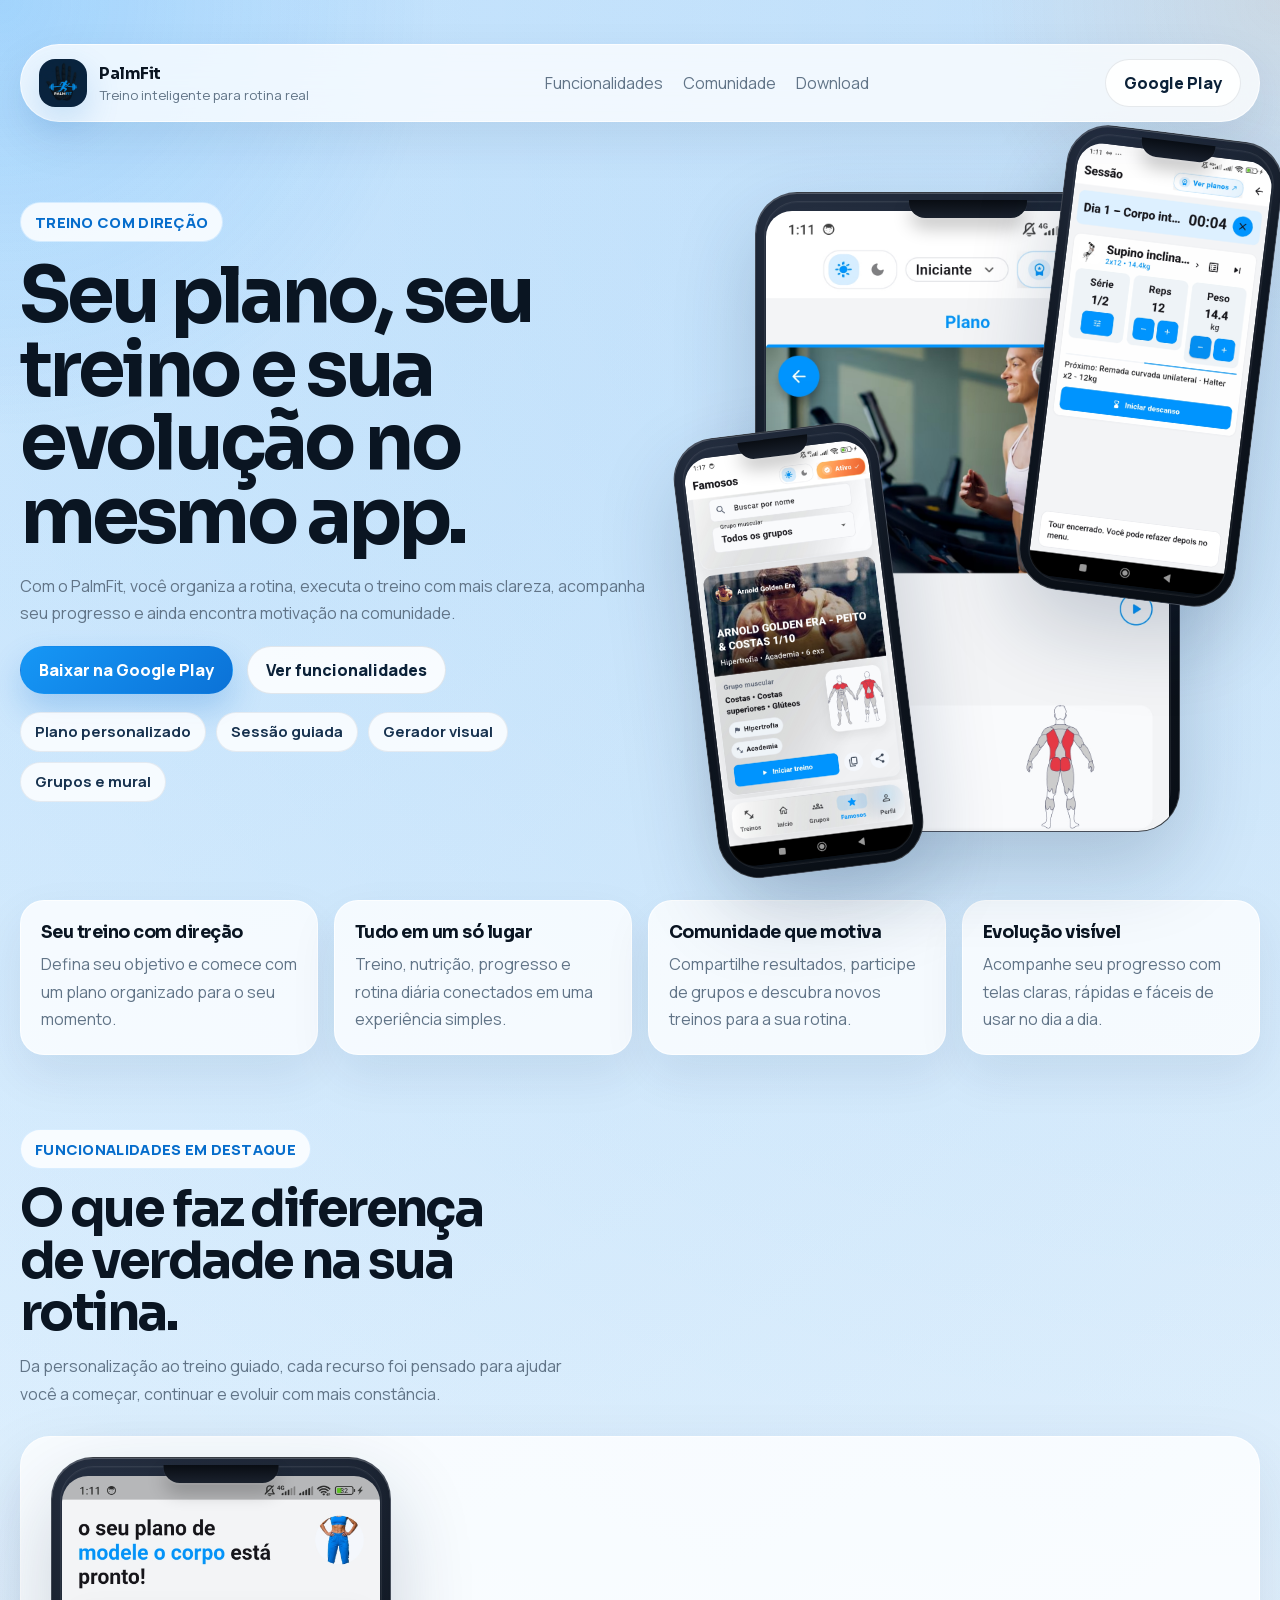
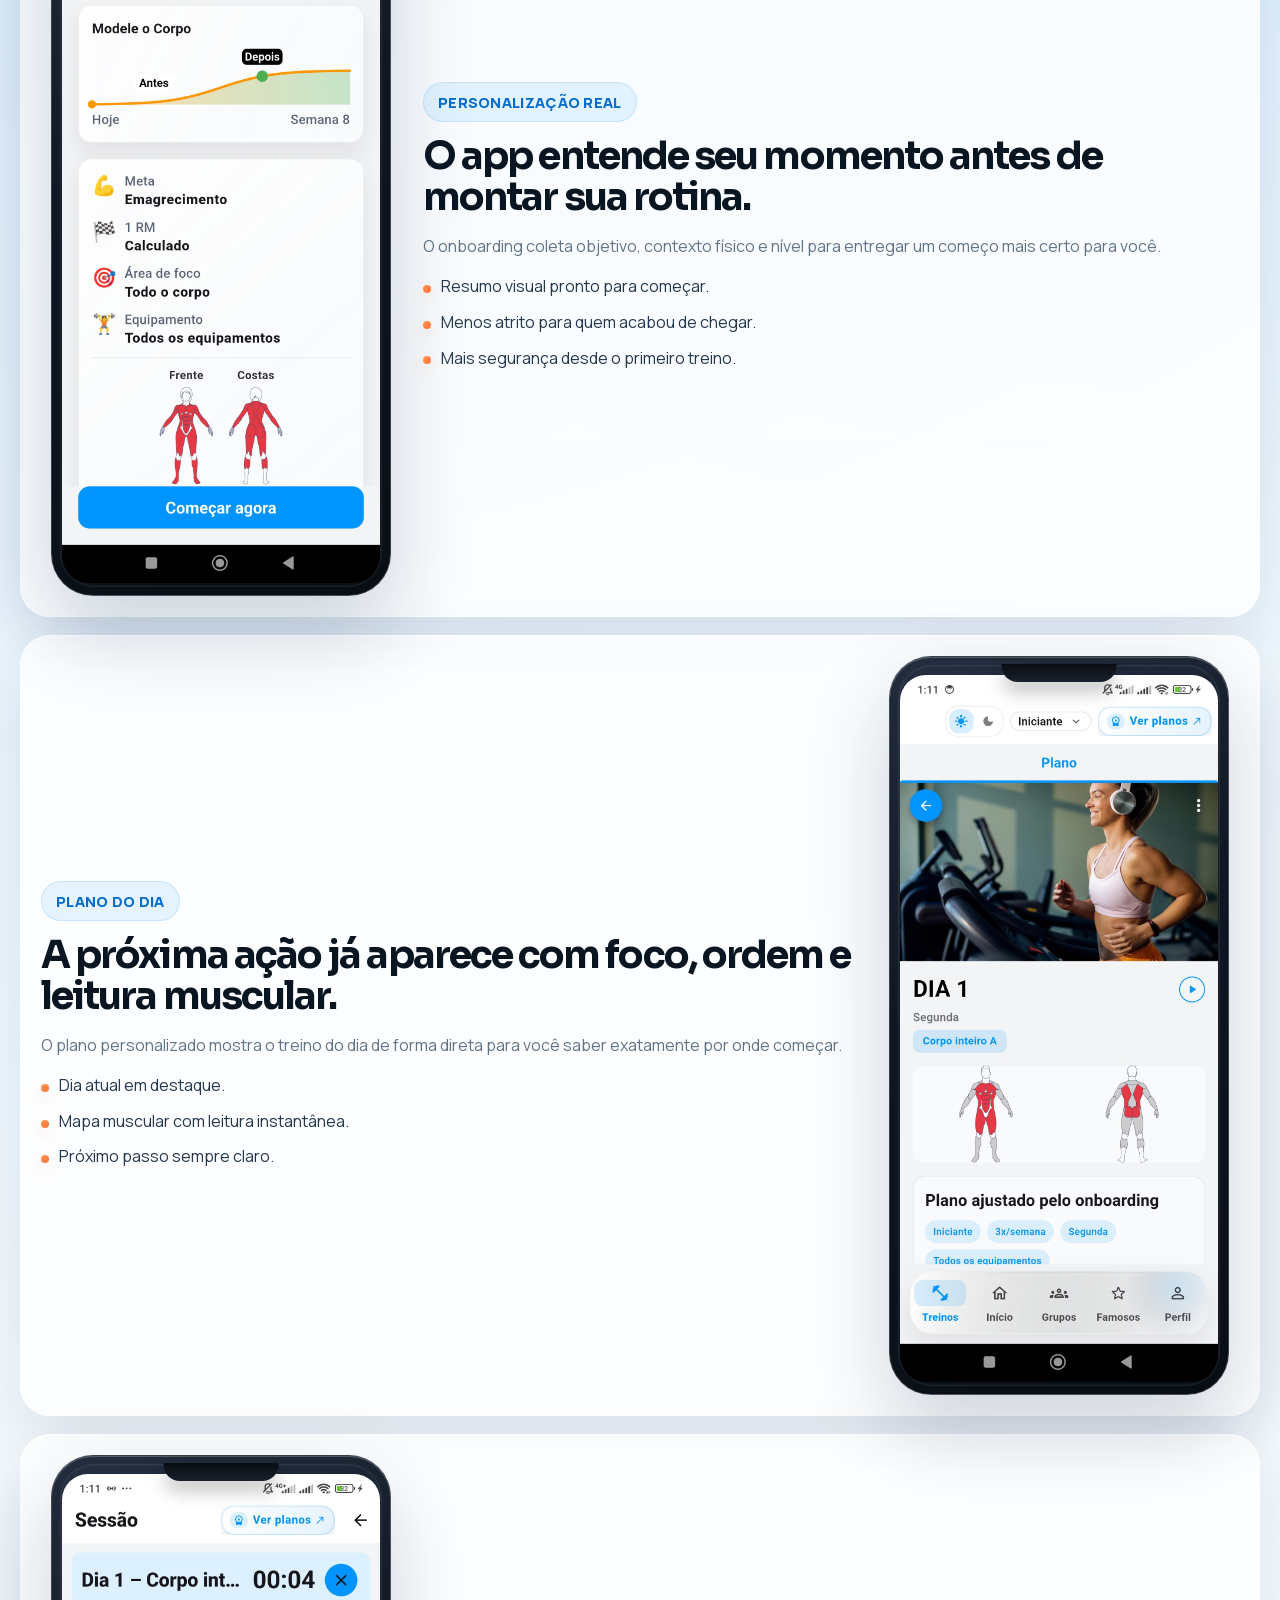
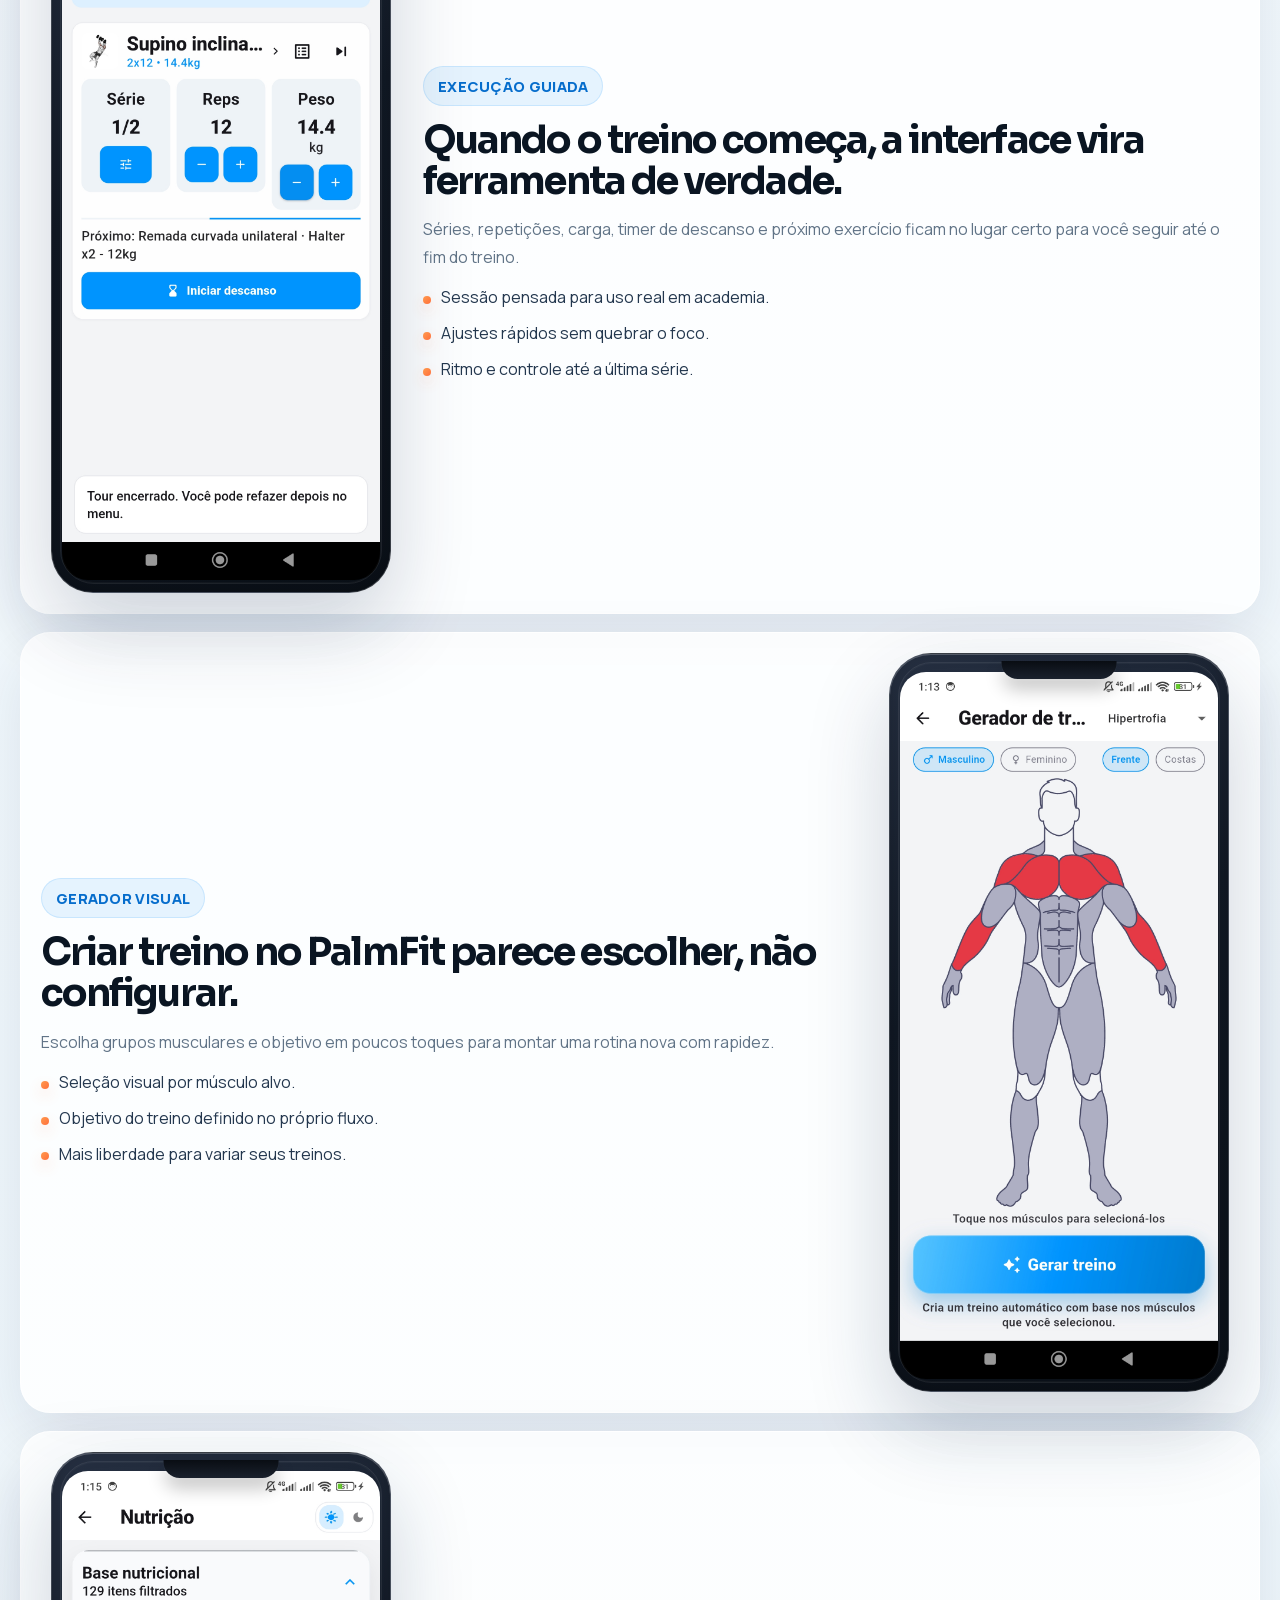
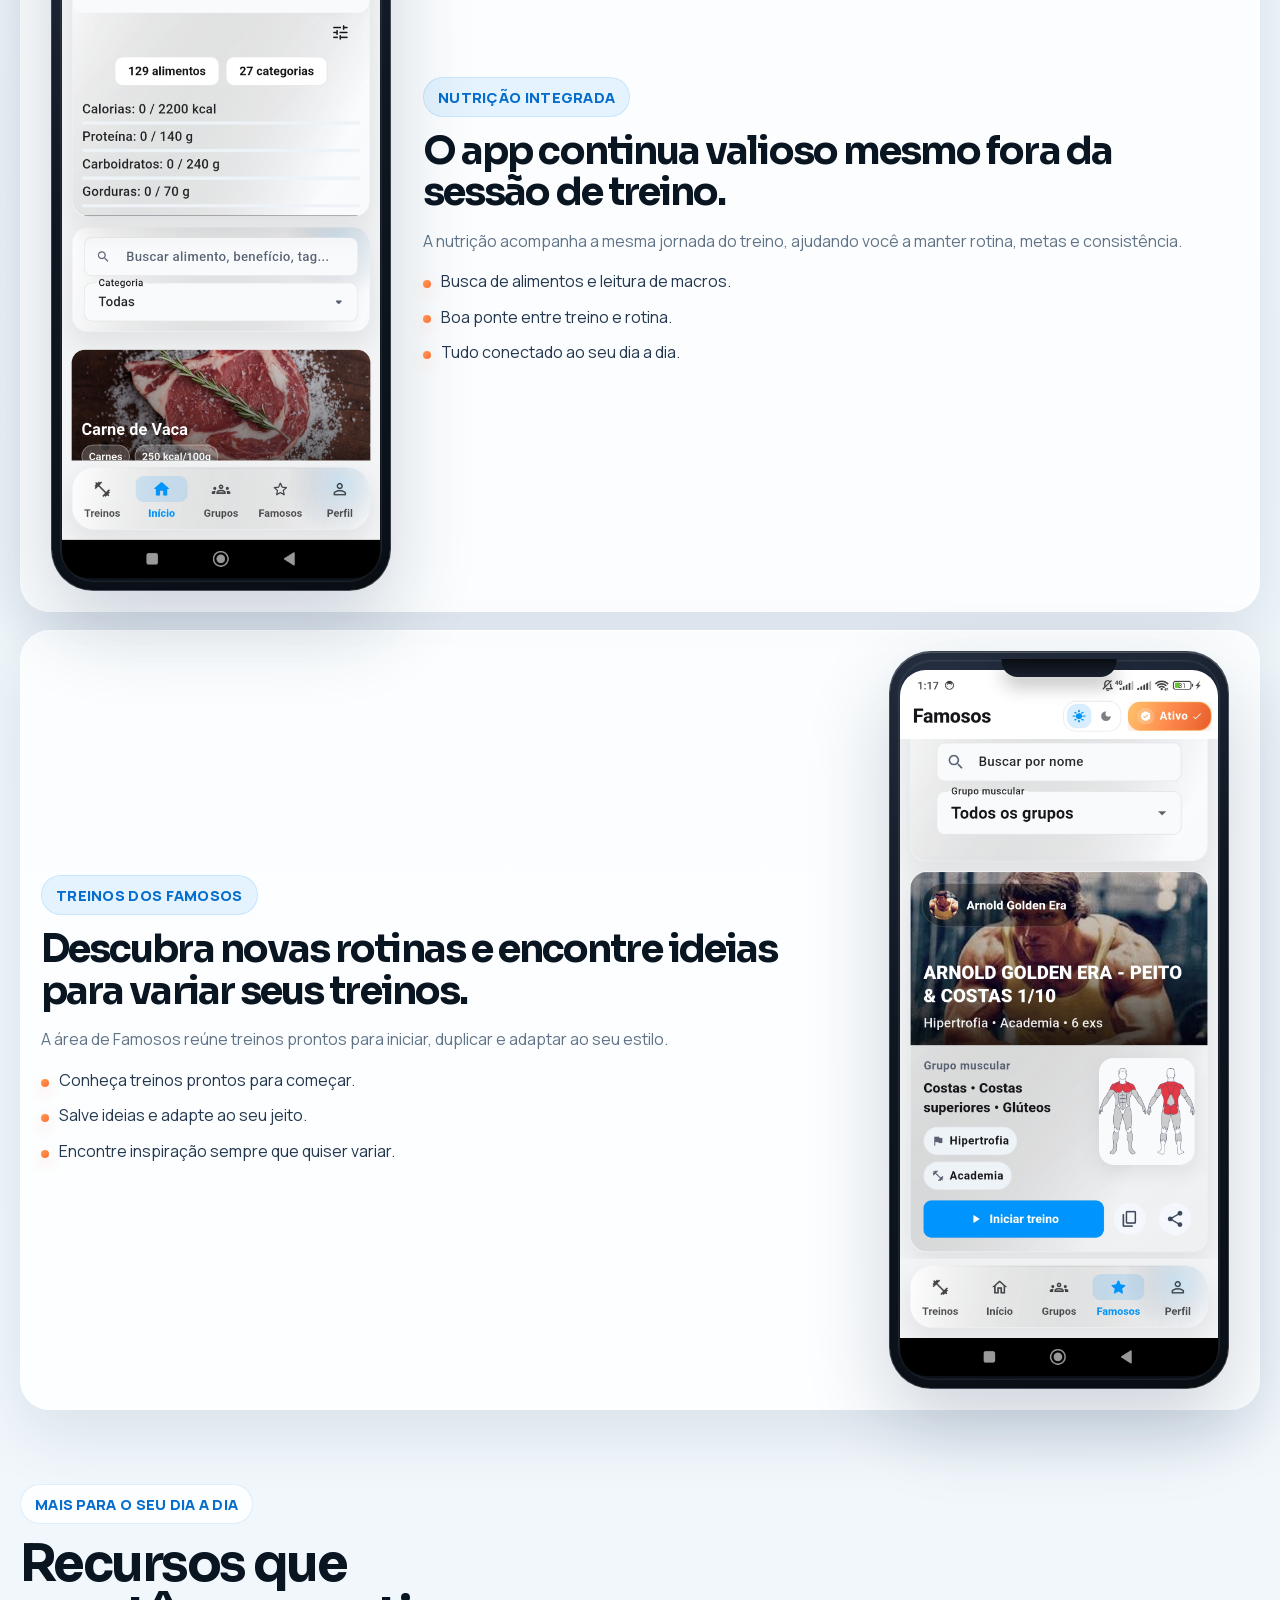
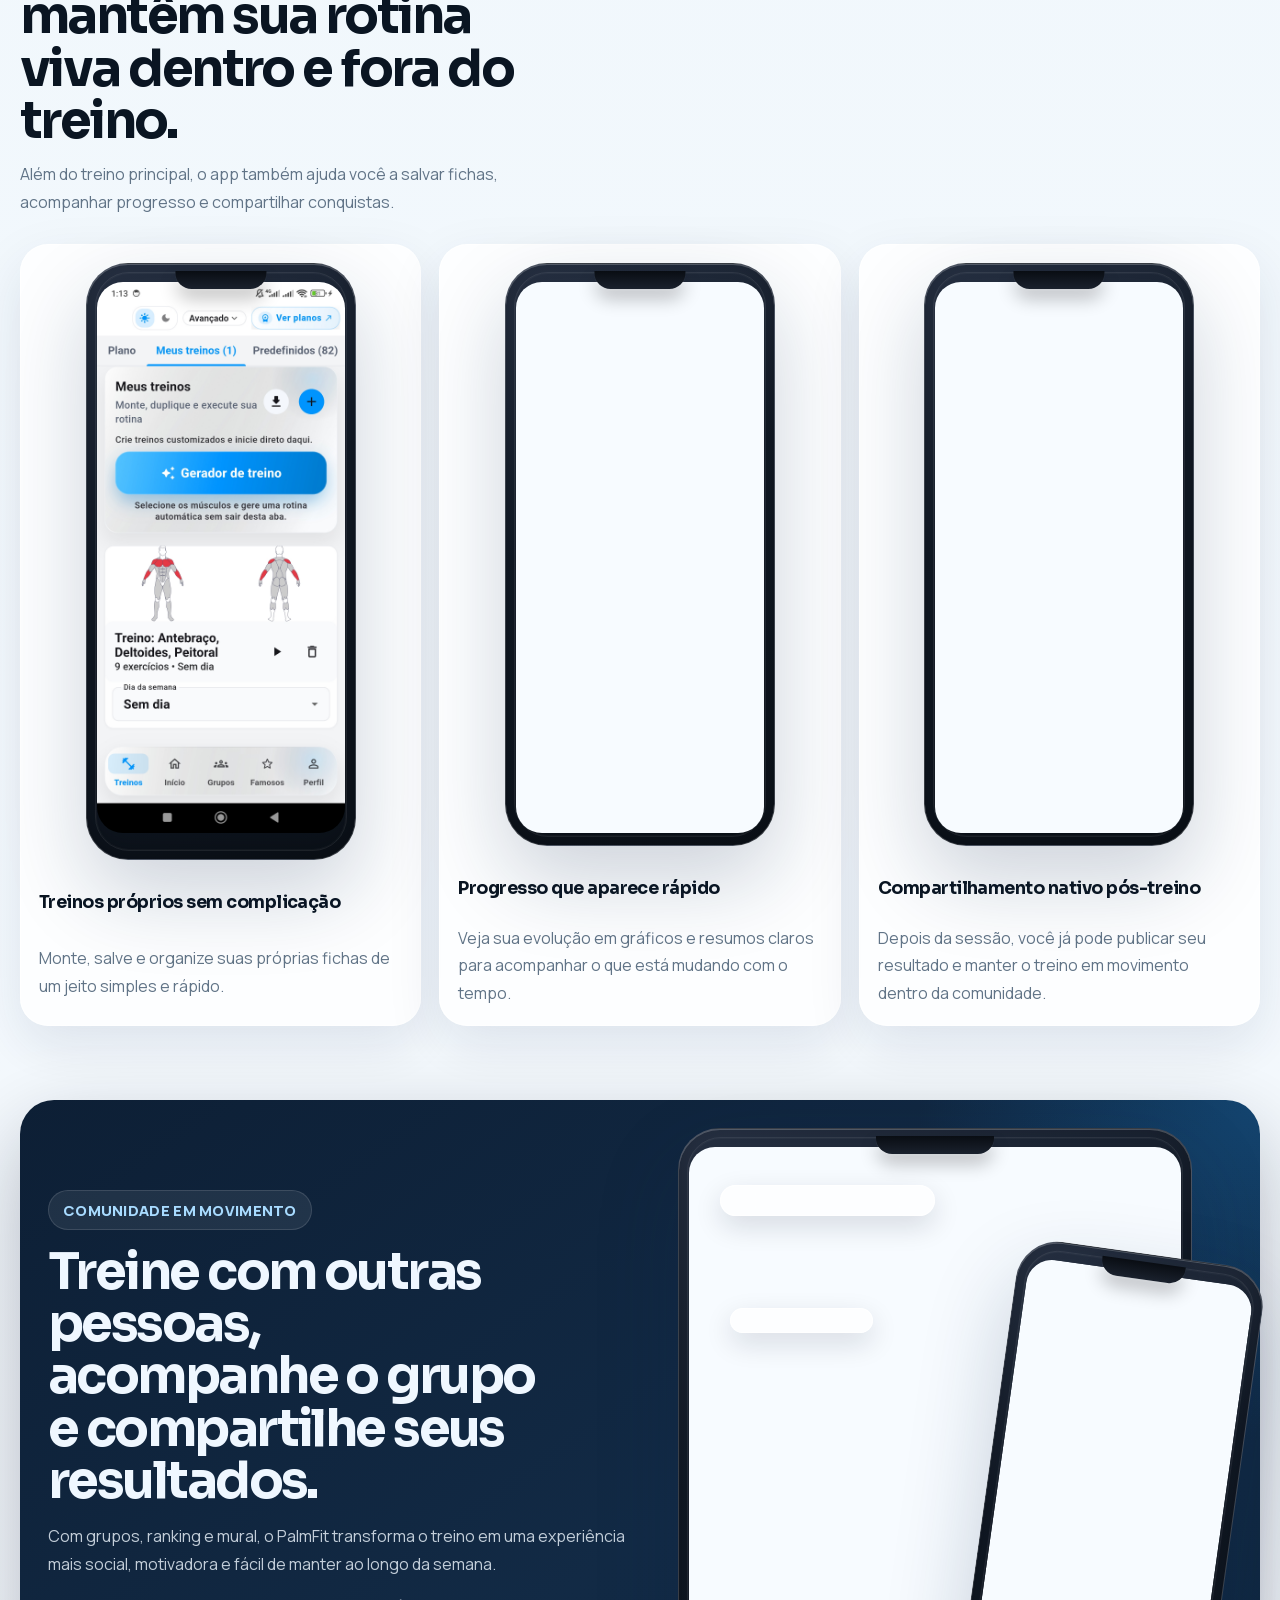
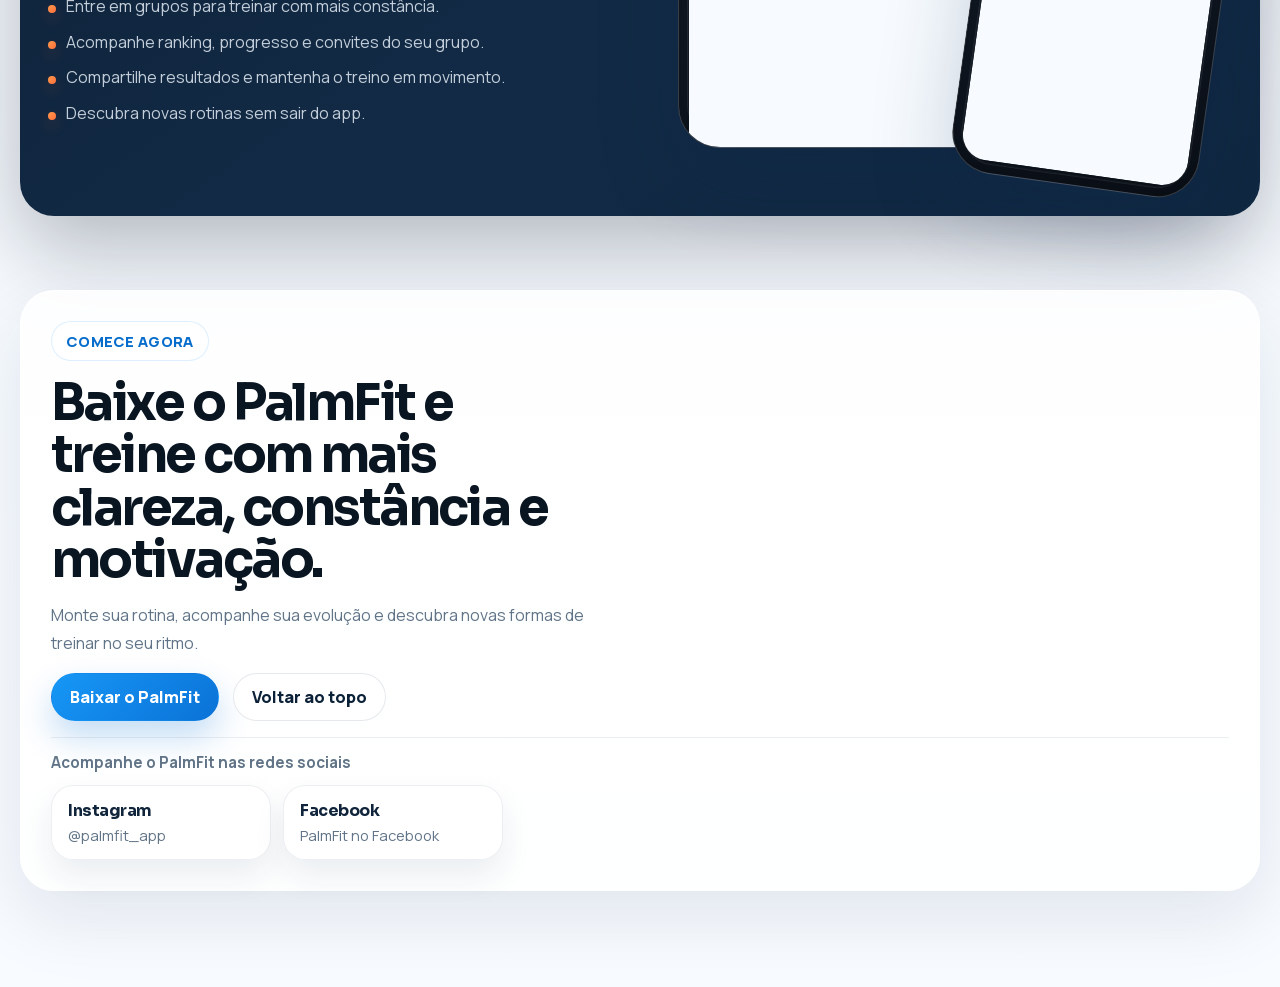
==== index.html @ d35aa2f4 "new index" ====
<!DOCTYPE html><html lang="pt-BR"><head><meta charSet="utf-8"/><meta name="viewport" content="width=device-width, initial-scale=1"/><link rel="preload" as="image" href="./media/showcase/day-plan.jpg" fetchPriority="high"/><link rel="preload" as="image" href="./media/showcase/session.jpg" fetchPriority="high"/><link rel="preload" as="image" href="./media/showcase/famous-workout.jpg" fetchPriority="high"/><title>PalmFit | Plano, treino guiado e comunidade fitness</title><meta name="description" content="PalmFit reúne plano personalizado, sessão guiada, gerador de treino, creators e grupos em uma experiência só."/><meta property="og:title" content="PalmFit"/><meta property="og:description" content="Plano personalizado, treino guiado, creators e grupos no mesmo app fitness."/><meta property="og:url" content="https://www.devcraftltda.space/"/><meta property="og:site_name" content="PalmFit"/><meta property="og:locale" content="pt_BR"/><meta property="og:type" content="website"/><meta name="twitter:card" content="summary"/><meta name="twitter:title" content="PalmFit"/><meta name="twitter:description" content="Plano personalizado, treino guiado, creators e grupos no mesmo app fitness."/><style>@font-face{font-family:__Sora_af938a;font-style:normal;font-weight:600;font-display:swap;src:url(./fonts/c5f10e9e72d35c52-s.woff2) format("woff2");unicode-range:u+0100-02ba,u+02bd-02c5,u+02c7-02cc,u+02ce-02d7,u+02dd-02ff,u+0304,u+0308,u+0329,u+1d00-1dbf,u+1e00-1e9f,u+1ef2-1eff,u+2020,u+20a0-20ab,u+20ad-20c0,u+2113,u+2c60-2c7f,u+a720-a7ff}@font-face{font-family:__Sora_af938a;font-style:normal;font-weight:600;font-display:swap;src:url(./fonts/3dc379dc9b5dec12-s.p.woff2) format("woff2");unicode-range:u+00??,u+0131,u+0152-0153,u+02bb-02bc,u+02c6,u+02da,u+02dc,u+0304,u+0308,u+0329,u+2000-206f,u+20ac,u+2122,u+2191,u+2193,u+2212,u+2215,u+feff,u+fffd}@font-face{font-family:__Sora_af938a;font-style:normal;font-weight:700;font-display:swap;src:url(./fonts/c5f10e9e72d35c52-s.woff2) format("woff2");unicode-range:u+0100-02ba,u+02bd-02c5,u+02c7-02cc,u+02ce-02d7,u+02dd-02ff,u+0304,u+0308,u+0329,u+1d00-1dbf,u+1e00-1e9f,u+1ef2-1eff,u+2020,u+20a0-20ab,u+20ad-20c0,u+2113,u+2c60-2c7f,u+a720-a7ff}@font-face{font-family:__Sora_af938a;font-style:normal;font-weight:700;font-display:swap;src:url(./fonts/3dc379dc9b5dec12-s.p.woff2) format("woff2");unicode-range:u+00??,u+0131,u+0152-0153,u+02bb-02bc,u+02c6,u+02da,u+02dc,u+0304,u+0308,u+0329,u+2000-206f,u+20ac,u+2122,u+2191,u+2193,u+2212,u+2215,u+feff,u+fffd}@font-face{font-family:__Sora_af938a;font-style:normal;font-weight:800;font-display:swap;src:url(./fonts/c5f10e9e72d35c52-s.woff2) format("woff2");unicode-range:u+0100-02ba,u+02bd-02c5,u+02c7-02cc,u+02ce-02d7,u+02dd-02ff,u+0304,u+0308,u+0329,u+1d00-1dbf,u+1e00-1e9f,u+1ef2-1eff,u+2020,u+20a0-20ab,u+20ad-20c0,u+2113,u+2c60-2c7f,u+a720-a7ff}@font-face{font-family:__Sora_af938a;font-style:normal;font-weight:800;font-display:swap;src:url(./fonts/3dc379dc9b5dec12-s.p.woff2) format("woff2");unicode-range:u+00??,u+0131,u+0152-0153,u+02bb-02bc,u+02c6,u+02da,u+02dc,u+0304,u+0308,u+0329,u+2000-206f,u+20ac,u+2122,u+2191,u+2193,u+2212,u+2215,u+feff,u+fffd}@font-face{font-family:__Sora_Fallback_af938a;src:local("Arial");ascent-override:85.29%;descent-override:25.50%;line-gap-override:0.00%;size-adjust:113.73%}.__className_af938a{font-family:__Sora_af938a,__Sora_Fallback_af938a;font-style:normal}.__variable_af938a{--font-display:"__Sora_af938a","__Sora_Fallback_af938a"}@font-face{font-family:__Manrope_6b03d3;font-style:normal;font-weight:400;font-display:swap;src:url(./fonts/438aa629764e75f3-s.woff2) format("woff2");unicode-range:u+0460-052f,u+1c80-1c8a,u+20b4,u+2de0-2dff,u+a640-a69f,u+fe2e-fe2f}@font-face{font-family:__Manrope_6b03d3;font-style:normal;font-weight:400;font-display:swap;src:url(./fonts/875ae681bfde4580-s.woff2) format("woff2");unicode-range:u+0301,u+0400-045f,u+0490-0491,u+04b0-04b1,u+2116}@font-face{font-family:__Manrope_6b03d3;font-style:normal;font-weight:400;font-display:swap;src:url(./fonts/51251f8b9793cdb3-s.woff2) format("woff2");unicode-range:u+0370-0377,u+037a-037f,u+0384-038a,u+038c,u+038e-03a1,u+03a3-03ff}@font-face{font-family:__Manrope_6b03d3;font-style:normal;font-weight:400;font-display:swap;src:url(./fonts/e857b654a2caa584-s.woff2) format("woff2");unicode-range:u+0102-0103,u+0110-0111,u+0128-0129,u+0168-0169,u+01a0-01a1,u+01af-01b0,u+0300-0301,u+0303-0304,u+0308-0309,u+0323,u+0329,u+1ea0-1ef9,u+20ab}@font-face{font-family:__Manrope_6b03d3;font-style:normal;font-weight:400;font-display:swap;src:url(./fonts/cc978ac5ee68c2b6-s.woff2) format("woff2");unicode-range:u+0100-02ba,u+02bd-02c5,u+02c7-02cc,u+02ce-02d7,u+02dd-02ff,u+0304,u+0308,u+0329,u+1d00-1dbf,u+1e00-1e9f,u+1ef2-1eff,u+2020,u+20a0-20ab,u+20ad-20c0,u+2113,u+2c60-2c7f,u+a720-a7ff}@font-face{font-family:__Manrope_6b03d3;font-style:normal;font-weight:400;font-display:swap;src:url(./fonts/4c9affa5bc8f420e-s.p.woff2) format("woff2");unicode-range:u+00??,u+0131,u+0152-0153,u+02bb-02bc,u+02c6,u+02da,u+02dc,u+0304,u+0308,u+0329,u+2000-206f,u+20ac,u+2122,u+2191,u+2193,u+2212,u+2215,u+feff,u+fffd}@font-face{font-family:__Manrope_6b03d3;font-style:normal;font-weight:500;font-display:swap;src:url(./fonts/438aa629764e75f3-s.woff2) format("woff2");unicode-range:u+0460-052f,u+1c80-1c8a,u+20b4,u+2de0-2dff,u+a640-a69f,u+fe2e-fe2f}@font-face{font-family:__Manrope_6b03d3;font-style:normal;font-weight:500;font-display:swap;src:url(./fonts/875ae681bfde4580-s.woff2) format("woff2");unicode-range:u+0301,u+0400-045f,u+0490-0491,u+04b0-04b1,u+2116}@font-face{font-family:__Manrope_6b03d3;font-style:normal;font-weight:500;font-display:swap;src:url(./fonts/51251f8b9793cdb3-s.woff2) format("woff2");unicode-range:u+0370-0377,u+037a-037f,u+0384-038a,u+038c,u+038e-03a1,u+03a3-03ff}@font-face{font-family:__Manrope_6b03d3;font-style:normal;font-weight:500;font-display:swap;src:url(./fonts/e857b654a2caa584-s.woff2) format("woff2");unicode-range:u+0102-0103,u+0110-0111,u+0128-0129,u+0168-0169,u+01a0-01a1,u+01af-01b0,u+0300-0301,u+0303-0304,u+0308-0309,u+0323,u+0329,u+1ea0-1ef9,u+20ab}@font-face{font-family:__Manrope_6b03d3;font-style:normal;font-weight:500;font-display:swap;src:url(./fonts/cc978ac5ee68c2b6-s.woff2) format("woff2");unicode-range:u+0100-02ba,u+02bd-02c5,u+02c7-02cc,u+02ce-02d7,u+02dd-02ff,u+0304,u+0308,u+0329,u+1d00-1dbf,u+1e00-1e9f,u+1ef2-1eff,u+2020,u+20a0-20ab,u+20ad-20c0,u+2113,u+2c60-2c7f,u+a720-a7ff}@font-face{font-family:__Manrope_6b03d3;font-style:normal;font-weight:500;font-display:swap;src:url(./fonts/4c9affa5bc8f420e-s.p.woff2) format("woff2");unicode-range:u+00??,u+0131,u+0152-0153,u+02bb-02bc,u+02c6,u+02da,u+02dc,u+0304,u+0308,u+0329,u+2000-206f,u+20ac,u+2122,u+2191,u+2193,u+2212,u+2215,u+feff,u+fffd}@font-face{font-family:__Manrope_6b03d3;font-style:normal;font-weight:600;font-display:swap;src:url(./fonts/438aa629764e75f3-s.woff2) format("woff2");unicode-range:u+0460-052f,u+1c80-1c8a,u+20b4,u+2de0-2dff,u+a640-a69f,u+fe2e-fe2f}@font-face{font-family:__Manrope_6b03d3;font-style:normal;font-weight:600;font-display:swap;src:url(./fonts/875ae681bfde4580-s.woff2) format("woff2");unicode-range:u+0301,u+0400-045f,u+0490-0491,u+04b0-04b1,u+2116}@font-face{font-family:__Manrope_6b03d3;font-style:normal;font-weight:600;font-display:swap;src:url(./fonts/51251f8b9793cdb3-s.woff2) format("woff2");unicode-range:u+0370-0377,u+037a-037f,u+0384-038a,u+038c,u+038e-03a1,u+03a3-03ff}@font-face{font-family:__Manrope_6b03d3;font-style:normal;font-weight:600;font-display:swap;src:url(./fonts/e857b654a2caa584-s.woff2) format("woff2");unicode-range:u+0102-0103,u+0110-0111,u+0128-0129,u+0168-0169,u+01a0-01a1,u+01af-01b0,u+0300-0301,u+0303-0304,u+0308-0309,u+0323,u+0329,u+1ea0-1ef9,u+20ab}@font-face{font-family:__Manrope_6b03d3;font-style:normal;font-weight:600;font-display:swap;src:url(./fonts/cc978ac5ee68c2b6-s.woff2) format("woff2");unicode-range:u+0100-02ba,u+02bd-02c5,u+02c7-02cc,u+02ce-02d7,u+02dd-02ff,u+0304,u+0308,u+0329,u+1d00-1dbf,u+1e00-1e9f,u+1ef2-1eff,u+2020,u+20a0-20ab,u+20ad-20c0,u+2113,u+2c60-2c7f,u+a720-a7ff}@font-face{font-family:__Manrope_6b03d3;font-style:normal;font-weight:600;font-display:swap;src:url(./fonts/4c9affa5bc8f420e-s.p.woff2) format("woff2");unicode-range:u+00??,u+0131,u+0152-0153,u+02bb-02bc,u+02c6,u+02da,u+02dc,u+0304,u+0308,u+0329,u+2000-206f,u+20ac,u+2122,u+2191,u+2193,u+2212,u+2215,u+feff,u+fffd}@font-face{font-family:__Manrope_6b03d3;font-style:normal;font-weight:700;font-display:swap;src:url(./fonts/438aa629764e75f3-s.woff2) format("woff2");unicode-range:u+0460-052f,u+1c80-1c8a,u+20b4,u+2de0-2dff,u+a640-a69f,u+fe2e-fe2f}@font-face{font-family:__Manrope_6b03d3;font-style:normal;font-weight:700;font-display:swap;src:url(./fonts/875ae681bfde4580-s.woff2) format("woff2");unicode-range:u+0301,u+0400-045f,u+0490-0491,u+04b0-04b1,u+2116}@font-face{font-family:__Manrope_6b03d3;font-style:normal;font-weight:700;font-display:swap;src:url(./fonts/51251f8b9793cdb3-s.woff2) format("woff2");unicode-range:u+0370-0377,u+037a-037f,u+0384-038a,u+038c,u+038e-03a1,u+03a3-03ff}@font-face{font-family:__Manrope_6b03d3;font-style:normal;font-weight:700;font-display:swap;src:url(./fonts/e857b654a2caa584-s.woff2) format("woff2");unicode-range:u+0102-0103,u+0110-0111,u+0128-0129,u+0168-0169,u+01a0-01a1,u+01af-01b0,u+0300-0301,u+0303-0304,u+0308-0309,u+0323,u+0329,u+1ea0-1ef9,u+20ab}@font-face{font-family:__Manrope_6b03d3;font-style:normal;font-weight:700;font-display:swap;src:url(./fonts/cc978ac5ee68c2b6-s.woff2) format("woff2");unicode-range:u+0100-02ba,u+02bd-02c5,u+02c7-02cc,u+02ce-02d7,u+02dd-02ff,u+0304,u+0308,u+0329,u+1d00-1dbf,u+1e00-1e9f,u+1ef2-1eff,u+2020,u+20a0-20ab,u+20ad-20c0,u+2113,u+2c60-2c7f,u+a720-a7ff}@font-face{font-family:__Manrope_6b03d3;font-style:normal;font-weight:700;font-display:swap;src:url(./fonts/4c9affa5bc8f420e-s.p.woff2) format("woff2");unicode-range:u+00??,u+0131,u+0152-0153,u+02bb-02bc,u+02c6,u+02da,u+02dc,u+0304,u+0308,u+0329,u+2000-206f,u+20ac,u+2122,u+2191,u+2193,u+2212,u+2215,u+feff,u+fffd}@font-face{font-family:__Manrope_6b03d3;font-style:normal;font-weight:800;font-display:swap;src:url(./fonts/438aa629764e75f3-s.woff2) format("woff2");unicode-range:u+0460-052f,u+1c80-1c8a,u+20b4,u+2de0-2dff,u+a640-a69f,u+fe2e-fe2f}@font-face{font-family:__Manrope_6b03d3;font-style:normal;font-weight:800;font-display:swap;src:url(./fonts/875ae681bfde4580-s.woff2) format("woff2");unicode-range:u+0301,u+0400-045f,u+0490-0491,u+04b0-04b1,u+2116}@font-face{font-family:__Manrope_6b03d3;font-style:normal;font-weight:800;font-display:swap;src:url(./fonts/51251f8b9793cdb3-s.woff2) format("woff2");unicode-range:u+0370-0377,u+037a-037f,u+0384-038a,u+038c,u+038e-03a1,u+03a3-03ff}@font-face{font-family:__Manrope_6b03d3;font-style:normal;font-weight:800;font-display:swap;src:url(./fonts/e857b654a2caa584-s.woff2) format("woff2");unicode-range:u+0102-0103,u+0110-0111,u+0128-0129,u+0168-0169,u+01a0-01a1,u+01af-01b0,u+0300-0301,u+0303-0304,u+0308-0309,u+0323,u+0329,u+1ea0-1ef9,u+20ab}@font-face{font-family:__Manrope_6b03d3;font-style:normal;font-weight:800;font-display:swap;src:url(./fonts/cc978ac5ee68c2b6-s.woff2) format("woff2");unicode-range:u+0100-02ba,u+02bd-02c5,u+02c7-02cc,u+02ce-02d7,u+02dd-02ff,u+0304,u+0308,u+0329,u+1d00-1dbf,u+1e00-1e9f,u+1ef2-1eff,u+2020,u+20a0-20ab,u+20ad-20c0,u+2113,u+2c60-2c7f,u+a720-a7ff}@font-face{font-family:__Manrope_6b03d3;font-style:normal;font-weight:800;font-display:swap;src:url(./fonts/4c9affa5bc8f420e-s.p.woff2) format("woff2");unicode-range:u+00??,u+0131,u+0152-0153,u+02bb-02bc,u+02c6,u+02da,u+02dc,u+0304,u+0308,u+0329,u+2000-206f,u+20ac,u+2122,u+2191,u+2193,u+2212,u+2215,u+feff,u+fffd}@font-face{font-family:__Manrope_Fallback_6b03d3;src:local("Arial");ascent-override:103.31%;descent-override:29.07%;line-gap-override:0.00%;size-adjust:103.19%}.__className_6b03d3{font-family:__Manrope_6b03d3,__Manrope_Fallback_6b03d3;font-style:normal}.__variable_6b03d3{--font-body:"__Manrope_6b03d3","__Manrope_Fallback_6b03d3"}:root{color-scheme:light;--bg:#eef6fb;--bg-strong:#d9ecfb;--surface:hsla(0,0%,100%,.72);--surface-strong:hsla(0,0%,100%,.9);--surface-dark:rgba(6,18,30,.88);--line:rgba(19,47,77,.12);--line-strong:rgba(19,47,77,.2);--text:#0a1522;--muted:#617487;--brand:#1596ff;--brand-deep:#066dcc;--brand-soft:rgba(21,150,255,.13);--navy:#0c2239;--shadow-lg:0 28px 80px rgba(10,48,96,.14);--shadow-md:0 20px 54px rgba(10,48,96,.12);--radius-xl:38px;--radius-lg:30px;--radius-md:22px;--radius-sm:16px;--content-width:1280px}*{box-sizing:border-box}html{scroll-behavior:smooth}body{margin:0;min-height:100vh;font-family:var(--font-body),"Segoe UI",sans-serif;color:var(--text);background:radial-gradient(circle at top left,rgba(21,150,255,.2),transparent 33%),radial-gradient(circle at top right,rgba(0,109,204,.12),transparent 24%),linear-gradient(180deg,#f9fcff 0,var(--bg) 58%,#f8fbff 100%)}a{color:inherit;text-decoration:none}img{display:block}.site-shell{overflow-x:hidden}.hero-section,.section,.site-footer{position:relative;padding-left:min(5vw,56px);padding-right:min(5vw,56px)}.hero-section{padding-top:28px;padding-bottom:56px}.hero-backdrop{position:absolute;inset:0;pointer-events:none;background:radial-gradient(circle at 20% 12%,rgba(21,150,255,.14),transparent 25%),radial-gradient(circle at 82% 18%,rgba(0,109,204,.14),transparent 20%)}.cta-panel,.hero-grid,.highlight-grid,.journey-list,.metrics-grid,.screen-rail,.section-heading,.site-footer,.site-header{max-width:var(--content-width);margin-left:auto;margin-right:auto}.site-header{position:-webkit-sticky;position:sticky;top:20px;z-index:40;display:flex;align-items:center;justify-content:space-between;gap:18px;padding:14px 18px;border:1px solid hsla(0,0%,100%,.64);border-radius:999px;background:hsla(0,0%,100%,.78);-webkit-backdrop-filter:blur(18px);backdrop-filter:blur(18px);box-shadow:0 14px 42px rgba(10,48,96,.08)}.brand{display:inline-flex;align-items:center;gap:12px;min-width:-moz-fit-content;min-width:fit-content}.brand strong{display:block;font-size:1rem}.brand small{display:block;color:var(--muted);font-size:.82rem}.brand-mark{display:grid;place-items:center;width:44px;height:44px;border-radius:14px;overflow:hidden;box-shadow:var(--shadow-md)}.brand-mark__image{width:100%;height:100%;object-fit:cover}.site-nav{display:inline-flex;align-items:center;gap:18px;color:var(--muted)}.site-nav a{position:relative;transition:color .18s ease}.site-nav a:after{content:"";position:absolute;left:0;right:0;bottom:-.4rem;height:2px;border-radius:999px;background:var(--brand);transform:scaleX(0);transform-origin:center;transition:transform .18s ease}.site-nav a:focus-visible,.site-nav a:hover{color:var(--text)}.site-nav a:focus-visible:after,.site-nav a:hover:after{transform:scaleX(1)}.hero-grid{position:relative;z-index:1;display:grid;grid-template-columns:minmax(0,1.04fr) minmax(420px,.96fr);grid-gap:40px;gap:40px;align-items:center;margin-top:38px}.hero-copy{display:grid;grid-gap:18px;gap:18px}.eyebrow{display:inline-flex;width:-moz-fit-content;width:fit-content;align-items:center;gap:10px;padding:8px 14px;border-radius:999px;background:hsla(0,0%,100%,.78);border:1px solid rgba(21,150,255,.12);color:var(--brand-deep);font-size:.9rem;font-weight:700;letter-spacing:.01em}.eyebrow--soft{background:var(--brand-soft);border-color:transparent}.eyebrow--dark{color:#d5edff;background:hsla(0,0%,100%,.08);border-color:hsla(0,0%,100%,.12)}.cta-panel h2,.hero-title,.section-heading h2{margin:0;font-family:var(--font-display),"Segoe UI",sans-serif;font-weight:700;line-height:.92;letter-spacing:-.05em}.hero-title{max-width:11ch;font-size:clamp(3.3rem,6vw,6.6rem)}.cta-panel p,.hero-description,.highlight-card__copy p,.journey-card__copy p,.metric-card__note,.moment-card__body p,.screen-card__copy p,.section-heading p,.site-footer p{margin:0;color:var(--muted);line-height:1.65}.hero-actions{display:flex;flex-wrap:wrap;gap:14px;margin-top:6px}.button{display:inline-flex;align-items:center;justify-content:center;min-height:52px;padding:0 22px;border-radius:999px;border:1px solid transparent;font-weight:700;transition:transform .18s ease,box-shadow .18s ease,border-color .18s ease,background-color .18s ease}.button:focus-visible,.button:hover{transform:translateY(-1px)}.button--primary{color:#fff;background:linear-gradient(135deg,var(--brand),var(--brand-deep));box-shadow:0 18px 42px rgba(6,109,204,.24)}.button--secondary{color:var(--navy);border-color:rgba(10,48,96,.12);background:hsla(0,0%,100%,.72)}.button--ghost{color:var(--navy);border-color:rgba(10,48,96,.1);background:hsla(0,0%,100%,.62)}.button--small{min-height:44px;padding-inline:18px}.button--light{background:#fff;color:var(--navy)}.button--contrast{color:#fff;border-color:hsla(0,0%,100%,.16);background:hsla(0,0%,100%,.04)}.hero-trust{display:flex;flex-wrap:wrap;gap:10px;margin-top:4px}.cta-badge,.hero-note,.micro-card,.moment-chip,.support-shot__label,.trust-pill{-webkit-backdrop-filter:blur(16px);backdrop-filter:blur(16px)}.trust-pill{display:inline-flex;align-items:center;min-height:40px;padding:0 14px;border-radius:999px;border:1px solid rgba(10,48,96,.1);background:hsla(0,0%,100%,.66);color:var(--navy)}.metrics-grid{position:relative;z-index:1;display:grid;grid-template-columns:repeat(4,minmax(0,1fr));grid-gap:16px;gap:16px;margin-top:28px}.metric-card{display:grid;grid-gap:8px;gap:8px;padding:18px;border-radius:var(--radius-md);border:1px solid hsla(0,0%,100%,.52);background:var(--surface);box-shadow:var(--shadow-md)}.metric-card__value{font-size:clamp(1.7rem,4vw,2.5rem);line-height:1;letter-spacing:-.06em}.metric-card__label{font-size:1rem;font-weight:700}.section{padding-top:68px;padding-bottom:68px}.section--moments{background:radial-gradient(circle at 15% 18%,rgba(21,150,255,.08),transparent 24%),linear-gradient(180deg,hsla(0,0%,100%,.18),hsla(0,0%,100%,0))}.section-heading{display:grid;grid-gap:14px;gap:14px;margin-bottom:28px}.section-heading--compact{margin-bottom:24px}.cta-panel h2,.section-heading h2{max-width:14ch;font-size:clamp(2.3rem,4.2vw,4.8rem)}.section-heading p{max-width:64ch}.marquee{overflow:hidden;-webkit-mask-image:linear-gradient(90deg,transparent,#000 8%,#000 92%,transparent);mask-image:linear-gradient(90deg,transparent,#000 8%,#000 92%,transparent)}.marquee+.marquee{margin-top:16px}.marquee-track{display:flex;align-items:stretch;gap:18px;width:max-content;will-change:transform;animation:marquee 26s linear infinite}.marquee-track--wide{gap:12px;animation-duration:18s}.marquee--reverse .marquee-track{animation-direction:reverse}.moment-card{width:260px;flex:0 0 260px;border-radius:28px;overflow:hidden;border:1px solid hsla(0,0%,100%,.72);background:hsla(0,0%,100%,.78);box-shadow:var(--shadow-md)}.moment-card__visual{position:relative;aspect-ratio:4/5;background:linear-gradient(180deg,rgba(21,150,255,.06),rgba(21,150,255,.01))}.moment-card__body{display:grid;grid-gap:8px;gap:8px;padding:16px}.moment-chip{display:inline-flex;align-items:center;justify-content:center;min-height:46px;padding:0 18px;border-radius:999px;border:1px solid hsla(0,0%,100%,.72);background:hsla(0,0%,100%,.74);color:var(--navy);font-weight:700}.highlight-grid{grid-template-columns:repeat(3,minmax(0,1fr));align-items:start}.highlight-card,.highlight-grid{display:grid;grid-gap:18px;gap:18px}.highlight-card{align-content:start;padding:18px;border-radius:var(--radius-lg);border:1px solid hsla(0,0%,100%,.72);background:var(--surface);box-shadow:var(--shadow-lg)}.highlight-card__copy{display:grid;grid-gap:12px;gap:12px}.highlight-card__visual{display:grid;place-items:center;min-height:0;padding-top:6px}.highlight-card__summary{margin:0;color:var(--muted);line-height:1.65}.highlight-card__copy h3,.journey-card__copy h3,.screen-card__copy h3{margin:0;font-size:clamp(1.5rem,2.4vw,2.25rem);line-height:1.04;letter-spacing:-.04em}.journey-list{display:grid;grid-gap:22px;gap:22px}.journey-card{display:grid;grid-template-columns:minmax(0,1fr) minmax(300px,352px);grid-gap:40px;gap:40px;align-items:center;padding:24px;border-radius:var(--radius-xl);border:1px solid hsla(0,0%,100%,.72);background:hsla(0,0%,100%,.78);box-shadow:var(--shadow-lg)}.journey-card--reverse{direction:rtl}.journey-card--reverse>*{direction:ltr}.journey-card__copy{display:grid;grid-gap:14px;gap:14px}.journey-points{display:grid;grid-gap:12px;gap:12px;margin:4px 0 0;padding:0;list-style:none}.journey-points li{display:grid;grid-template-columns:18px minmax(0,1fr);grid-gap:12px;gap:12px;align-items:start;color:var(--navy)}.journey-points li:before{content:"";width:12px;height:12px;margin-top:.32rem;border-radius:999px;background:linear-gradient(135deg,var(--brand),var(--brand-deep));box-shadow:0 0 0 6px rgba(21,150,255,.12)}.journey-card__visual{min-width:0;display:grid;justify-items:end}.phone-stack{display:grid;width:min(100%,352px)}.phone-frame{position:relative;overflow:hidden;border-radius:clamp(24px,3.2vw,30px);background:none;box-shadow:0 20px 50px rgba(10,48,96,.12)}.phone-frame:before{content:none}.phone-frame--card,.phone-frame--cta,.phone-frame--gallery,.phone-frame--hero,.phone-frame--journey,.phone-frame--support{padding:14px}.phone-frame--hero{box-shadow:0 28px 72px rgba(10,48,96,.22)}.phone-frame--journey{width:min(100%,352px)}.phone-frame--ghost{opacity:.82}.highlight-card .phone-frame--card{width:min(100%,352px)}.phone-frame--accent{box-shadow:0 28px 74px rgba(21,150,255,.22)}.phone-frame--support{padding:0;width:100%}.phone-frame--card,.phone-frame--cta,.phone-frame--gallery,.phone-frame--hero,.phone-frame--journey,.phone-frame--support{padding:0}.cover-image,.phone-image{width:100%;height:auto}.phone-image{display:block;border-radius:inherit;object-fit:contain}.cover-image{height:100%;object-fit:contain}.cover-image--orbit{object-fit:cover;animation:orbit-swap .52s ease}.screen-rail{display:grid;grid-auto-flow:column;grid-auto-columns:minmax(280px,340px);grid-gap:18px;gap:18px;overflow-x:auto;padding-bottom:8px;scroll-snap-type:x mandatory}.screen-rail::-webkit-scrollbar{height:10px}.screen-rail::-webkit-scrollbar-thumb{background:rgba(10,48,96,.16);border-radius:999px}.screen-card{display:grid;grid-gap:16px;gap:16px;padding:18px;border-radius:var(--radius-lg);border:1px solid hsla(0,0%,100%,.72);background:hsla(0,0%,100%,.8);box-shadow:var(--shadow-md);scroll-snap-align:start}.screen-card__copy{display:grid;grid-gap:8px;gap:8px}.cta-panel{display:grid;grid-template-columns:minmax(0,1fr) minmax(320px,.86fr);grid-gap:24px;gap:24px;align-items:center;padding:30px;overflow:hidden;border-radius:40px;background:radial-gradient(circle at top right,rgba(21,150,255,.38),transparent 22%),linear-gradient(135deg,#081a2a,#0d3557 55%,#1488ea 120%);box-shadow:0 34px 100px rgba(6,22,39,.18)}.cta-panel__copy{display:grid;grid-gap:16px;gap:16px;color:#fff}.cta-panel p{color:rgba(230,240,255,.8)}.cta-panel__visual{position:relative;display:grid;place-items:center}.cta-badge{position:absolute;top:0;right:2%;z-index:2;display:inline-flex;align-items:center;min-height:42px;padding:0 16px;border-radius:999px;border:1px solid hsla(0,0%,100%,.14);background:hsla(0,0%,100%,.08);color:#e7f2ff;font-weight:700}.site-footer{display:flex;align-items:flex-end;justify-content:space-between;gap:22px;padding-top:8px;padding-bottom:42px}.site-footer strong{display:block;margin-bottom:8px}.site-footer__links{display:flex;flex-wrap:wrap;gap:18px;color:var(--muted)}.hero-stage{--mx:0;--my:0;--scroll:0;position:relative;min-height:640px;display:grid;place-items:center;padding:38px 28px;overflow:hidden;border-radius:42px;border:1px solid hsla(0,0%,100%,.08);background:radial-gradient(circle at 30% 18%,rgba(21,150,255,.22),transparent 22%),linear-gradient(180deg,rgba(7,18,31,.96),rgba(7,29,50,.92));box-shadow:0 28px 72px rgba(10,48,96,.18)}.hero-stage__glow{position:absolute;opacity:.82;border-radius:999px;filter:blur(30px);pointer-events:none;box-shadow:0 30px 80px rgba(21,150,255,.2)}.hero-stage__glow--one{top:10%;left:50%;width:260px;height:260px;background:rgba(21,150,255,.3);transform:translateX(-50%)}.hero-stage__glow--two{right:12%;bottom:8%;width:180px;height:180px;background:rgba(0,109,204,.2)}.hero-stage__mosaic{position:relative;z-index:1;display:grid;grid-template-columns:repeat(3,minmax(0,1fr));grid-gap:18px;gap:18px;align-items:center;width:min(100%,676px);transform:translate3d(calc(var(--mx) * 10px),calc(var(--my) * -8px + var(--scroll) * -12px),0)}.hero-stage__tile{display:grid;justify-items:center}.hero-stage__tile--1{transform:translateY(34px) rotate(-9deg)}.hero-stage__tile--2{transform:translateY(-28px) rotate(-4deg)}.hero-stage__tile--3{transform:translateY(24px) rotate(8deg)}.hero-stage__tile--4{transform:translateY(-22px) rotate(6deg)}.hero-stage__tile--5{transform:translateY(30px) rotate(-6deg)}.hero-stage__tile--6{transform:translateY(-34px) rotate(9deg)}.orbit-card{position:relative;width:100%;aspect-ratio:.73;overflow:hidden;border-radius:24px;border:1px solid hsla(0,0%,100%,.16);background:hsla(0,0%,100%,.06);box-shadow:0 18px 58px rgba(0,0,0,.24);animation:float-card 8s ease-in-out infinite}.orbit-card--alt{animation-duration:10s}.orbit-card--hero{max-width:188px}@media (max-width:1180px){.cta-panel,.hero-grid,.journey-card{grid-template-columns:1fr}.highlight-grid{grid-template-columns:repeat(2,minmax(0,1fr))}.hero-stage{min-height:580px}.metrics-grid{grid-template-columns:repeat(2,minmax(0,1fr))}.cta-panel__visual{min-height:520px}}@media (max-width:900px){.hero-section,.section,.site-footer{padding-left:20px;padding-right:20px}.site-header{flex-wrap:wrap;justify-content:center;border-radius:28px}.site-nav{order:3;width:100%;justify-content:center}.hero-title{max-width:12ch}.hero-stage{min-height:520px;padding:22px}.hero-stage__mosaic{width:min(100%,560px)}.highlight-grid,.metrics-grid{grid-template-columns:1fr}.journey-card{padding:20px}.phone-stack{width:min(100%,312px)}.site-footer{flex-direction:column;align-items:flex-start}}@media (max-width:640px){.hero-grid{margin-top:24px}.hero-actions,.site-footer__links,.site-nav{justify-content:flex-start}.button{width:100%}.hero-stage{min-height:0;padding:24px 18px}.cta-panel h2,.section-heading h2{max-width:none}.hero-stage__mosaic{grid-template-columns:repeat(2,minmax(0,1fr));width:min(100%,420px)}.hero-stage__tile--5,.hero-stage__tile--6{display:none}.moment-card{width:78vw;flex-basis:78vw}.screen-rail{grid-auto-columns:82vw}.phone-stack{width:min(100%,352px)}.cta-panel{padding:22px}}@keyframes marquee{0%{transform:translateX(0)}to{transform:translateX(-50%)}}@keyframes float-card{0%,to{transform:translateY(0)}50%{transform:translateY(-12px)}}@keyframes orbit-swap{0%{opacity:.2;transform:scale(.96)}to{opacity:1;transform:scale(1)}}@media (prefers-reduced-motion:reduce){html{scroll-behavior:auto}.marquee-track{animation-duration:40s}.marquee-track--wide{animation-duration:26s}.orbit-card{animation:none}.button,.site-nav a:after{transition:none}}</style><style>.home_page__NOZQO{position:relative;overflow:hidden;padding:26px 0 84px}.home_backdrop__n03m8{position:fixed;inset:0;pointer-events:none;background:radial-gradient(circle at top left,rgba(21,150,255,.18),transparent 28%),radial-gradient(circle at top right,rgba(255,154,77,.12),transparent 20%),linear-gradient(180deg,hsla(0,0%,100%,0),hsla(0,0%,100%,0))}.home_creatorSection__bo4Aj,.home_ctaSection__nmzGd,.home_hero__o4ZPq,.home_section__bCaaS{position:relative;z-index:1;width:min(1240px,calc(100% - 32px));margin:0 auto}.home_hero__o4ZPq{display:grid;grid-gap:28px;gap:28px}.home_navbar__ZAGG1{position:-webkit-sticky;position:sticky;top:18px;z-index:12;display:flex;align-items:center;justify-content:space-between;gap:16px;padding:14px 18px;border-radius:999px;border:1px solid hsla(0,0%,100%,.72);background:hsla(0,0%,100%,.76);-webkit-backdrop-filter:blur(18px);backdrop-filter:blur(18px);box-shadow:0 18px 48px rgba(17,41,74,.08)}.home_brand__9Zfa3{display:inline-flex;align-items:center;gap:12px;min-width:-moz-fit-content;min-width:fit-content}.home_brandMark__XP69X{display:grid;place-items:center;width:48px;height:48px;overflow:hidden;border-radius:16px;box-shadow:0 14px 34px rgba(6,109,204,.18)}.home_brandMark__XP69X img{width:100%;height:100%;object-fit:cover}.home_brandText__awMIL{display:grid;grid-gap:2px;gap:2px}.home_brandText__awMIL strong{font-family:var(--font-display),"Segoe UI",sans-serif;font-size:1rem;letter-spacing:-.03em}.home_brandText__awMIL small{color:var(--muted);font-size:.82rem}.home_navLinks__EDmxs{display:inline-flex;align-items:center;gap:20px;color:var(--muted)}.home_featureEyebrow__hDldn,.home_heroBadges__UB5o8 span,.home_navButton__BJw98,.home_navLinks__EDmxs a,.home_primaryButton__QNgrh,.home_secondaryButton__B1HhV,.home_sectionEyebrow__ungA6,.home_socialLink__GezHW{transition:transform .18s ease,box-shadow .18s ease,border-color .18s ease,background-color .18s ease}.home_navButton__BJw98:focus-visible,.home_navButton__BJw98:hover,.home_navLinks__EDmxs a:focus-visible,.home_navLinks__EDmxs a:hover,.home_primaryButton__QNgrh:focus-visible,.home_primaryButton__QNgrh:hover,.home_secondaryButton__B1HhV:focus-visible,.home_secondaryButton__B1HhV:hover,.home_socialLink__GezHW:focus-visible,.home_socialLink__GezHW:hover{transform:translateY(-1px)}.home_navButton__BJw98,.home_primaryButton__QNgrh,.home_secondaryButton__B1HhV{display:inline-flex;align-items:center;justify-content:center;min-height:48px;padding:0 18px;border-radius:999px;border:1px solid transparent;font-weight:800}.home_navButton__BJw98{color:#0b2138;background:hsla(0,0%,100%,.92);border-color:rgba(17,41,74,.1)}.home_heroGrid__DhqFK{display:grid;grid-template-columns:minmax(0,1.05fr) minmax(380px,.95fr);grid-gap:30px;gap:30px;align-items:center}.home_heroCopy__e6FQF{display:grid;grid-gap:18px;gap:18px}.home_creatorEyebrow__MKd1H,.home_eyebrow__hSiDi,.home_featureEyebrow__hDldn,.home_sectionEyebrow__ungA6{display:inline-flex;width:-moz-fit-content;width:fit-content;align-items:center;gap:8px;min-height:40px;padding:8px 14px;border-radius:999px;background:hsla(0,0%,100%,.84);border:1px solid rgba(21,150,255,.14);color:var(--brand-deep);font-size:.92rem;font-weight:800;letter-spacing:.02em;text-transform:uppercase}.home_creatorTitle__FyaDC,.home_ctaTitle__lK5kf,.home_featureTitle__nkj9Q,.home_heroTitle__LI4Uj,.home_sectionTitle__6Zerm{margin:0;font-family:var(--font-display),"Segoe UI",sans-serif;letter-spacing:-.05em}.home_heroTitle__LI4Uj{max-width:11ch;font-size:clamp(3rem,6vw,6rem);line-height:.96}.home_creatorDescription__OJAl9,.home_ctaDescription__mQBbO,.home_featureDescription__2opC1,.home_heroDescription__rJkQx,.home_sectionDescription__fG0zZ,.home_supportCopy__9_1Wx p,.home_valueCard__vPwpx p{margin:0;color:var(--muted);line-height:1.72;font-family:var(--font-body),"Segoe UI",sans-serif}.home_heroActions__F1he6{display:flex;flex-wrap:wrap;gap:14px}.home_primaryButton__QNgrh{color:#fff;background:linear-gradient(135deg,#1697f6,#0b72d7);box-shadow:0 16px 32px rgba(11,114,215,.24)}.home_secondaryButton__B1HhV{color:#0b2138;background:hsla(0,0%,100%,.86);border-color:rgba(17,41,74,.1)}.home_heroBadges__UB5o8{display:flex;flex-wrap:wrap;gap:10px}.home_heroBadges__UB5o8 span{display:inline-flex;align-items:center;min-height:40px;padding:0 14px;border-radius:999px;background:hsla(0,0%,100%,.82);border:1px solid rgba(17,41,74,.08);color:#17324f;font-size:.94rem;font-weight:700}.home_heroVisual__mmHFW{position:relative;min-height:740px}.home_phoneShot__gU94R{position:relative;isolation:isolate;overflow:hidden;padding:18px 10px 12px;border-radius:42px;background:linear-gradient(155deg,#263042,#111925 42%,#0b1119);border:1px solid hsla(0,0%,100%,.18);box-shadow:0 34px 84px rgba(17,41,74,.2),inset 0 1px 0 hsla(0,0%,100%,.22),inset 0 -10px 24px rgba(0,0,0,.22)}.home_phoneShot__gU94R:before{content:"";position:absolute;inset:8px;border-radius:34px;border:1px solid hsla(0,0%,100%,.08);box-shadow:inset 0 0 0 1px hsla(0,0%,100%,.03);pointer-events:none;z-index:2}.home_phoneShot__gU94R:after{content:"";position:absolute;top:7px;left:50%;width:min(34%,118px);height:18px;transform:translateX(-50%);border-radius:0 0 16px 16px;background:linear-gradient(180deg,#090d13,#1a212d);box-shadow:0 2px 0 hsla(0,0%,100%,.06),0 10px 18px rgba(0,0,0,.24);pointer-events:none;z-index:4}.home_phoneShot__gU94R img{display:block;width:100%;height:auto;border-radius:26px;background:#f7fbff;position:relative;z-index:1}.home_redaction__7LQKC{position:absolute;z-index:3;border-radius:18px;background:hsla(0,0%,100%,.74);border:1px solid hsla(0,0%,100%,.9);-webkit-backdrop-filter:blur(16px);backdrop-filter:blur(16px);box-shadow:0 10px 28px rgba(15,23,42,.14)}.home_heroMainShot__odSab{position:absolute;inset:60px 80px 40px 70px}.home_heroFloatingTop__wU6xi{position:absolute;top:0;right:0;width:min(38%,240px);transform:rotate(7deg)}.home_heroFloatingBottom__oevVk{position:absolute;left:10px;bottom:0;width:min(36%,220px);transform:rotate(-7deg)}.home_valueGrid__c_Rq5{display:grid;grid-template-columns:repeat(4,minmax(0,1fr));grid-gap:16px;gap:16px}.home_valueCard__vPwpx{display:grid;grid-gap:8px;gap:8px;padding:20px;border-radius:24px;background:hsla(0,0%,100%,.78);border:1px solid hsla(0,0%,100%,.74);box-shadow:0 20px 48px rgba(17,41,74,.08)}.home_supportCopy__9_1Wx h3,.home_valueCard__vPwpx strong{font-family:var(--font-display),"Segoe UI",sans-serif;font-size:1.08rem;letter-spacing:-.03em}.home_creatorSection__bo4Aj,.home_ctaSection__nmzGd,.home_section__bCaaS{padding-top:74px}.home_sectionHeader__UJAZg{display:grid;grid-gap:14px;gap:14px;margin-bottom:28px}.home_creatorTitle__FyaDC,.home_ctaTitle__lK5kf,.home_sectionTitle__6Zerm{max-width:13ch;font-size:clamp(2.1rem,4vw,4.1rem);line-height:1.02}.home_sectionDescription__fG0zZ{max-width:62ch}.home_featureList__c0lds{display:grid;grid-gap:18px;gap:18px}.home_featureCard__mhPve{display:grid;grid-template-columns:minmax(280px,360px) minmax(0,1fr);grid-gap:22px;gap:22px;align-items:center;padding:20px;border-radius:30px;background:hsla(0,0%,100%,.8);border:1px solid hsla(0,0%,100%,.72);box-shadow:0 24px 64px rgba(17,41,74,.1)}.home_featureCardReverse__HjLz2{grid-template-columns:minmax(0,1fr) minmax(280px,360px)}.home_featureCardReverse__HjLz2 .home_featureMedia__VmJsS{order:2}.home_featureCardReverse__HjLz2 .home_featureContent__dsA7x{order:1}.home_featureMedia__VmJsS{display:grid;align-items:center;justify-items:center}.home_featureMedia__VmJsS .home_phoneShot__gU94R{max-width:340px}.home_featureContent__dsA7x{display:grid;grid-gap:14px;gap:14px}.home_featureEyebrow__hDldn{background:rgba(22,151,246,.1)}.home_featureTitle__nkj9Q{font-size:clamp(1.6rem,3vw,2.6rem);line-height:1.08}.home_creatorPoints__zYBzs,.home_featurePoints__iry8X{margin:0;padding:0;list-style:none;display:grid;grid-gap:10px;gap:10px}.home_creatorPoints__zYBzs li,.home_featurePoints__iry8X li{position:relative;padding-left:18px;color:#23374e;line-height:1.6}.home_creatorPoints__zYBzs li:before,.home_featurePoints__iry8X li:before{content:"";position:absolute;left:0;top:.68em;width:8px;height:8px;border-radius:999px;background:linear-gradient(135deg,#ff9a4d,#ff6f3c);box-shadow:0 6px 14px rgba(255,111,60,.24)}.home_supportGrid__GVth7{display:grid;grid-template-columns:repeat(3,minmax(0,1fr));grid-gap:18px;gap:18px}.home_supportCard__6QMKi{display:grid;grid-gap:14px;gap:14px;padding:18px;border-radius:28px;background:hsla(0,0%,100%,.82);border:1px solid hsla(0,0%,100%,.74);box-shadow:0 20px 54px rgba(17,41,74,.1)}.home_supportMedia__wGwYG{display:grid;justify-items:center}.home_supportMedia__wGwYG .home_phoneShot__gU94R{max-width:270px}.home_supportCopy__9_1Wx{display:grid;grid-gap:8px;gap:8px}.home_creatorPanel__uYjLP{display:grid;grid-template-columns:minmax(0,.94fr) minmax(320px,.86fr);grid-gap:24px;gap:24px;padding:28px;border-radius:34px;background:radial-gradient(circle at top right,rgba(22,151,246,.24),transparent 24%),linear-gradient(145deg,#0d1f35,#122a45 55%,#102841);color:#eff7ff;box-shadow:0 32px 84px rgba(7,16,31,.28)}.home_creatorEyebrow__MKd1H{background:hsla(0,0%,100%,.08);border-color:hsla(0,0%,100%,.12);color:#a8dbff}.home_creatorCopy__38qvY{display:grid;grid-gap:16px;gap:16px;align-content:center}.home_creatorDescription__OJAl9,.home_creatorPoints__zYBzs li{color:rgba(239,247,255,.8)}.home_creatorVisual__i5Dpk{position:relative;min-height:660px}.home_creatorMainShot__vNABK{position:absolute;inset:0 40px 40px 0}.home_creatorFloatingShot__8WmJJ{position:absolute;width:min(45%,260px);right:0;bottom:0;transform:rotate(8deg)}.home_ctaSection__nmzGd{padding-bottom:12px}.home_ctaPanel__h4ajf{display:grid;grid-gap:16px;gap:16px;padding:30px;border-radius:34px;background:hsla(0,0%,100%,.82);border:1px solid hsla(0,0%,100%,.74);box-shadow:0 26px 72px rgba(17,41,74,.1)}.home_ctaDescription__mQBbO{max-width:62ch}.home_socialFooter__wk7aS{display:grid;grid-gap:12px;gap:12px;padding-top:14px;border-top:1px solid rgba(17,41,74,.08)}.home_socialLabel__6xiKp{color:var(--muted);font-size:.95rem;font-weight:700}.home_socialLinks__P5zxL{display:flex;flex-wrap:wrap;gap:12px}.home_socialLink__GezHW{display:grid;grid-gap:4px;gap:4px;min-width:min(100%,220px);padding:14px 16px;border-radius:22px;border:1px solid rgba(17,41,74,.08);background:hsla(0,0%,100%,.7);box-shadow:0 16px 32px rgba(17,41,74,.08);color:#10243b;text-decoration:none}.home_socialLink__GezHW strong{font-family:var(--font-display),"Segoe UI",sans-serif;font-size:1rem;letter-spacing:-.03em}.home_socialLink__GezHW span{color:var(--muted);font-size:.92rem}@media (max-width:1120px){.home_creatorPanel__uYjLP,.home_heroGrid__DhqFK{grid-template-columns:1fr}.home_heroVisual__mmHFW{min-height:620px}.home_supportGrid__GVth7,.home_valueGrid__c_Rq5{grid-template-columns:repeat(2,minmax(0,1fr))}.home_featureCardReverse__HjLz2,.home_featureCard__mhPve{grid-template-columns:1fr}.home_featureCardReverse__HjLz2 .home_featureContent__dsA7x,.home_featureCardReverse__HjLz2 .home_featureMedia__VmJsS{order:0}.home_creatorVisual__i5Dpk{min-height:560px}}@media (max-width:820px){.home_page__NOZQO{padding-top:18px;padding-bottom:56px}.home_creatorSection__bo4Aj,.home_ctaSection__nmzGd,.home_hero__o4ZPq,.home_section__bCaaS{width:min(100% - 18px,1240px)}.home_navbar__ZAGG1{flex-wrap:wrap;justify-content:center;border-radius:26px}.home_navLinks__EDmxs{order:3;width:100%;justify-content:center;flex-wrap:wrap}.home_heroTitle__LI4Uj{max-width:12ch;font-size:clamp(2.4rem,10vw,4.3rem)}.home_heroVisual__mmHFW{min-height:480px}.home_heroMainShot__odSab{inset:36px 44px 20px 44px}.home_heroFloatingTop__wU6xi{width:min(36%,180px)}.home_heroFloatingBottom__oevVk{width:min(34%,170px);left:0}.home_supportGrid__GVth7,.home_valueGrid__c_Rq5{grid-template-columns:1fr}.home_creatorTitle__FyaDC,.home_ctaTitle__lK5kf,.home_featureTitle__nkj9Q,.home_sectionTitle__6Zerm{max-width:none}.home_creatorPanel__uYjLP,.home_ctaPanel__h4ajf,.home_featureCard__mhPve{padding:20px;border-radius:26px}.home_creatorVisual__i5Dpk{min-height:460px}.home_creatorMainShot__vNABK{inset:0 28px 28px 0}}@media (max-width:560px){.home_heroVisual__mmHFW{min-height:400px}.home_heroMainShot__odSab{inset:34px 28px 24px 28px}.home_creatorFloatingShot__8WmJJ,.home_heroFloatingBottom__oevVk,.home_heroFloatingTop__wU6xi{width:min(38%,150px)}.home_featureMedia__VmJsS .home_phoneShot__gU94R,.home_supportMedia__wGwYG .home_phoneShot__gU94R{max-width:100%}.home_creatorVisual__i5Dpk{min-height:390px}.home_creatorMainShot__vNABK{inset:0 16px 18px 0}}</style></head><body class="__variable_af938a __variable_6b03d3"><main class="home_page__NOZQO"><div class="home_backdrop__n03m8" aria-hidden="true"></div><section class="home_hero__o4ZPq" id="top"><div class="home_navbar__ZAGG1"><a class="home_brand__9Zfa3" href="#top"><span class="home_brandMark__XP69X"><img alt="Ícone do PalmFit" loading="lazy" width="48" height="48" decoding="async" data-nimg="1" style="color:transparent" src="./media/brand/blue_icon.jpeg"/></span><span class="home_brandText__awMIL"><strong>PalmFit</strong><small>Treino inteligente para rotina real</small></span></a><nav class="home_navLinks__EDmxs" aria-label="Seções principais"><a href="#funcionalidades">Funcionalidades</a><a href="#comunidade">Comunidade</a><a href="#download">Download</a></nav><a class="home_navButton__BJw98" target="_blank" rel="noreferrer" href="https://play.google.com/store/apps/details?id=com.tools.palmfit">Google Play</a></div><div class="home_heroGrid__DhqFK"><div class="home_heroCopy__e6FQF"><span class="home_eyebrow__hSiDi">Treino com direção</span><h1 class="home_heroTitle__LI4Uj">Seu plano, seu treino e sua evolução no mesmo app.</h1><p class="home_heroDescription__rJkQx">Com o PalmFit, você organiza a rotina, executa o treino com mais clareza, acompanha seu progresso e ainda encontra motivação na comunidade.</p><div class="home_heroActions__F1he6"><a class="home_primaryButton__QNgrh" target="_blank" rel="noreferrer" href="https://play.google.com/store/apps/details?id=com.tools.palmfit">Baixar na Google Play</a><a class="home_secondaryButton__B1HhV" href="#funcionalidades">Ver funcionalidades</a></div><div class="home_heroBadges__UB5o8"><span>Plano personalizado</span><span>Sessão guiada</span><span>Gerador visual</span><span>Grupos e mural</span></div></div><div class="home_heroVisual__mmHFW"><div class="home_phoneShot__gU94R home_heroMainShot__odSab"><img alt="Plano do dia no PalmFit" fetchPriority="high" width="430" height="932" decoding="async" data-nimg="1" style="color:transparent" src="./media/showcase/day-plan.jpg"/></div><div class="home_phoneShot__gU94R home_heroFloatingTop__wU6xi"><img alt="Sessão de treino no PalmFit" fetchPriority="high" width="430" height="932" decoding="async" data-nimg="1" style="color:transparent" src="./media/showcase/session.jpg"/></div><div class="home_phoneShot__gU94R home_heroFloatingBottom__oevVk"><img alt="Treino em destaque no PalmFit" fetchPriority="high" width="430" height="932" decoding="async" data-nimg="1" style="color:transparent" src="./media/showcase/famous-workout.jpg"/></div></div></div><div class="home_valueGrid__c_Rq5"><article class="home_valueCard__vPwpx"><strong>Seu treino com direção</strong><p>Defina seu objetivo e comece com um plano organizado para o seu momento.</p></article><article class="home_valueCard__vPwpx"><strong>Tudo em um só lugar</strong><p>Treino, nutrição, progresso e rotina diária conectados em uma experiência simples.</p></article><article class="home_valueCard__vPwpx"><strong>Comunidade que motiva</strong><p>Compartilhe resultados, participe de grupos e descubra novos treinos para a sua rotina.</p></article><article class="home_valueCard__vPwpx"><strong>Evolução visível</strong><p>Acompanhe seu progresso com telas claras, rápidas e fáceis de usar no dia a dia.</p></article></div></section><section class="home_section__bCaaS" id="funcionalidades"><div class="home_sectionHeader__UJAZg"><span class="home_sectionEyebrow__ungA6">Funcionalidades em destaque</span><h2 class="home_sectionTitle__6Zerm">O que faz diferença de verdade na sua rotina.</h2><p class="home_sectionDescription__fG0zZ">Da personalização ao treino guiado, cada recurso foi pensado para ajudar você a começar, continuar e evoluir com mais constância.</p></div><div class="home_featureList__c0lds"><article class="home_featureCard__mhPve "><div class="home_featureMedia__VmJsS"><div class="home_phoneShot__gU94R"><img alt="Resumo do onboarding do PalmFit" loading="lazy" width="430" height="932" decoding="async" data-nimg="1" style="color:transparent" src="./media/showcase/onboarding-summary.jpg"/></div></div><div class="home_featureContent__dsA7x"><span class="home_featureEyebrow__hDldn">Personalização real</span><h3 class="home_featureTitle__nkj9Q">O app entende seu momento antes de montar sua rotina.</h3><p class="home_featureDescription__2opC1">O onboarding coleta objetivo, contexto físico e nível para entregar um começo mais certo para você.</p><ul class="home_featurePoints__iry8X"><li>Resumo visual pronto para começar.</li><li>Menos atrito para quem acabou de chegar.</li><li>Mais segurança desde o primeiro treino.</li></ul></div></article><article class="home_featureCard__mhPve home_featureCardReverse__HjLz2"><div class="home_featureMedia__VmJsS"><div class="home_phoneShot__gU94R"><img alt="Tela do plano do dia no PalmFit" loading="lazy" width="430" height="932" decoding="async" data-nimg="1" style="color:transparent" src="./media/showcase/day-plan.jpg"/></div></div><div class="home_featureContent__dsA7x"><span class="home_featureEyebrow__hDldn">Plano do dia</span><h3 class="home_featureTitle__nkj9Q">A próxima ação já aparece com foco, ordem e leitura muscular.</h3><p class="home_featureDescription__2opC1">O plano personalizado mostra o treino do dia de forma direta para você saber exatamente por onde começar.</p><ul class="home_featurePoints__iry8X"><li>Dia atual em destaque.</li><li>Mapa muscular com leitura instantânea.</li><li>Próximo passo sempre claro.</li></ul></div></article><article class="home_featureCard__mhPve "><div class="home_featureMedia__VmJsS"><div class="home_phoneShot__gU94R"><img alt="Sessão guiada de treino no PalmFit" loading="lazy" width="430" height="932" decoding="async" data-nimg="1" style="color:transparent" src="./media/showcase/session.jpg"/></div></div><div class="home_featureContent__dsA7x"><span class="home_featureEyebrow__hDldn">Execução guiada</span><h3 class="home_featureTitle__nkj9Q">Quando o treino começa, a interface vira ferramenta de verdade.</h3><p class="home_featureDescription__2opC1">Séries, repetições, carga, timer de descanso e próximo exercício ficam no lugar certo para você seguir até o fim do treino.</p><ul class="home_featurePoints__iry8X"><li>Sessão pensada para uso real em academia.</li><li>Ajustes rápidos sem quebrar o foco.</li><li>Ritmo e controle até a última série.</li></ul></div></article><article class="home_featureCard__mhPve home_featureCardReverse__HjLz2"><div class="home_featureMedia__VmJsS"><div class="home_phoneShot__gU94R"><img alt="Gerador visual de treino no PalmFit" loading="lazy" width="430" height="932" decoding="async" data-nimg="1" style="color:transparent" src="./media/showcase/generator.jpg"/></div></div><div class="home_featureContent__dsA7x"><span class="home_featureEyebrow__hDldn">Gerador visual</span><h3 class="home_featureTitle__nkj9Q">Criar treino no PalmFit parece escolher, não configurar.</h3><p class="home_featureDescription__2opC1">Escolha grupos musculares e objetivo em poucos toques para montar uma rotina nova com rapidez.</p><ul class="home_featurePoints__iry8X"><li>Seleção visual por músculo alvo.</li><li>Objetivo do treino definido no próprio fluxo.</li><li>Mais liberdade para variar seus treinos.</li></ul></div></article><article class="home_featureCard__mhPve "><div class="home_featureMedia__VmJsS"><div class="home_phoneShot__gU94R"><img alt="Tela de nutrição do PalmFit" loading="lazy" width="430" height="932" decoding="async" data-nimg="1" style="color:transparent" src="./media/showcase/nutrition.jpg"/></div></div><div class="home_featureContent__dsA7x"><span class="home_featureEyebrow__hDldn">Nutrição integrada</span><h3 class="home_featureTitle__nkj9Q">O app continua valioso mesmo fora da sessão de treino.</h3><p class="home_featureDescription__2opC1">A nutrição acompanha a mesma jornada do treino, ajudando você a manter rotina, metas e consistência.</p><ul class="home_featurePoints__iry8X"><li>Busca de alimentos e leitura de macros.</li><li>Boa ponte entre treino e rotina.</li><li>Tudo conectado ao seu dia a dia.</li></ul></div></article><article class="home_featureCard__mhPve home_featureCardReverse__HjLz2"><div class="home_featureMedia__VmJsS"><div class="home_phoneShot__gU94R"><img alt="Treinos dos famosos no PalmFit" loading="lazy" width="430" height="932" decoding="async" data-nimg="1" style="color:transparent" src="./media/showcase/famous-workout.jpg"/></div></div><div class="home_featureContent__dsA7x"><span class="home_featureEyebrow__hDldn">Treinos dos famosos</span><h3 class="home_featureTitle__nkj9Q">Descubra novas rotinas e encontre ideias para variar seus treinos.</h3><p class="home_featureDescription__2opC1">A área de Famosos reúne treinos prontos para iniciar, duplicar e adaptar ao seu estilo.</p><ul class="home_featurePoints__iry8X"><li>Conheça treinos prontos para começar.</li><li>Salve ideias e adapte ao seu jeito.</li><li>Encontre inspiração sempre que quiser variar.</li></ul></div></article></div></section><section class="home_section__bCaaS"><div class="home_sectionHeader__UJAZg"><span class="home_sectionEyebrow__ungA6">Mais para o seu dia a dia</span><h2 class="home_sectionTitle__6Zerm">Recursos que mantêm sua rotina viva dentro e fora do treino.</h2><p class="home_sectionDescription__fG0zZ">Além do treino principal, o app também ajuda você a salvar fichas, acompanhar progresso e compartilhar conquistas.</p></div><div class="home_supportGrid__GVth7"><article class="home_supportCard__6QMKi"><div class="home_supportMedia__wGwYG"><div class="home_phoneShot__gU94R"><img alt="Biblioteca de treinos próprios do PalmFit" loading="lazy" width="430" height="932" decoding="async" data-nimg="1" style="color:transparent" src="./media/showcase/custom-workouts.jpg"/></div></div><div class="home_supportCopy__9_1Wx"><h3>Treinos próprios sem complicação</h3><p>Monte, salve e organize suas próprias fichas de um jeito simples e rápido.</p></div></article><article class="home_supportCard__6QMKi"><div class="home_supportMedia__wGwYG"><div class="home_phoneShot__gU94R"><img alt="Tela de estatísticas do PalmFit" loading="lazy" width="430" height="932" decoding="async" data-nimg="1" style="color:transparent" src="./media/showcase/stats.jpg"/></div></div><div class="home_supportCopy__9_1Wx"><h3>Progresso que aparece rápido</h3><p>Veja sua evolução em gráficos e resumos claros para acompanhar o que está mudando com o tempo.</p></div></article><article class="home_supportCard__6QMKi"><div class="home_supportMedia__wGwYG"><div class="home_phoneShot__gU94R"><img alt="Resumo pós treino com compartilhamento no PalmFit" loading="lazy" width="430" height="932" decoding="async" data-nimg="1" style="color:transparent" src="./media/showcase/share-summary.jpg"/></div></div><div class="home_supportCopy__9_1Wx"><h3>Compartilhamento nativo pós-treino</h3><p>Depois da sessão, você já pode publicar seu resultado e manter o treino em movimento dentro da comunidade.</p></div></article></div></section><section class="home_creatorSection__bo4Aj" id="comunidade"><div class="home_creatorPanel__uYjLP"><div class="home_creatorCopy__38qvY"><span class="home_creatorEyebrow__MKd1H">Comunidade em movimento</span><h2 class="home_creatorTitle__FyaDC">Treine com outras pessoas, acompanhe o grupo e compartilhe seus resultados.</h2><p class="home_creatorDescription__OJAl9">Com grupos, ranking e mural, o PalmFit transforma o treino em uma experiência mais social, motivadora e fácil de manter ao longo da semana.</p><ul class="home_creatorPoints__zYBzs"><li>Entre em grupos para treinar com mais constância.</li><li>Acompanhe ranking, progresso e convites do seu grupo.</li><li>Compartilhe resultados e mantenha o treino em movimento.</li><li>Descubra novas rotinas sem sair do app.</li></ul></div><div class="home_creatorVisual__i5Dpk"><div class="home_phoneShot__gU94R home_creatorMainShot__vNABK"><img alt="Visão geral de grupos no PalmFit" loading="lazy" width="430" height="932" decoding="async" data-nimg="1" style="color:transparent" src="./media/showcase/groups-overview.jpg"/><span class="home_redaction__7LQKC" style="top:9%;left:8%;width:42%;height:5%"></span><span class="home_redaction__7LQKC" style="top:29%;left:10%;width:28%;height:4%"></span></div><div class="home_phoneShot__gU94R home_creatorFloatingShot__8WmJJ"><img alt="Compartilhamento pós treino no PalmFit" loading="lazy" width="430" height="932" decoding="async" data-nimg="1" style="color:transparent" src="./media/showcase/share-summary.jpg"/></div></div></div></section><section class="home_ctaSection__nmzGd" id="download"><div class="home_ctaPanel__h4ajf"><span class="home_sectionEyebrow__ungA6">Comece agora</span><h2 class="home_ctaTitle__lK5kf">Baixe o PalmFit e treine com mais clareza, constância e motivação.</h2><p class="home_ctaDescription__mQBbO">Monte sua rotina, acompanhe sua evolução e descubra novas formas de treinar no seu ritmo.</p><div class="home_heroActions__F1he6"><a class="home_primaryButton__QNgrh" target="_blank" rel="noreferrer" href="https://play.google.com/store/apps/details?id=com.tools.palmfit">Baixar o PalmFit</a><a class="home_secondaryButton__B1HhV" href="#top">Voltar ao topo</a></div><div class="home_socialFooter__wk7aS"><span class="home_socialLabel__6xiKp">Acompanhe o PalmFit nas redes sociais</span><div class="home_socialLinks__P5zxL"><a class="home_socialLink__GezHW" href="https://www.instagram.com/palmfit_app" target="_blank" rel="noreferrer"><strong>Instagram</strong><span>@palmfit_app</span></a><a class="home_socialLink__GezHW" href="https://www.facebook.com/profile.php?id=61589646355958&amp;locale=pt_BR" target="_blank" rel="noreferrer"><strong>Facebook</strong><span>PalmFit no Facebook</span></a></div></div></div></section></main></body></html>
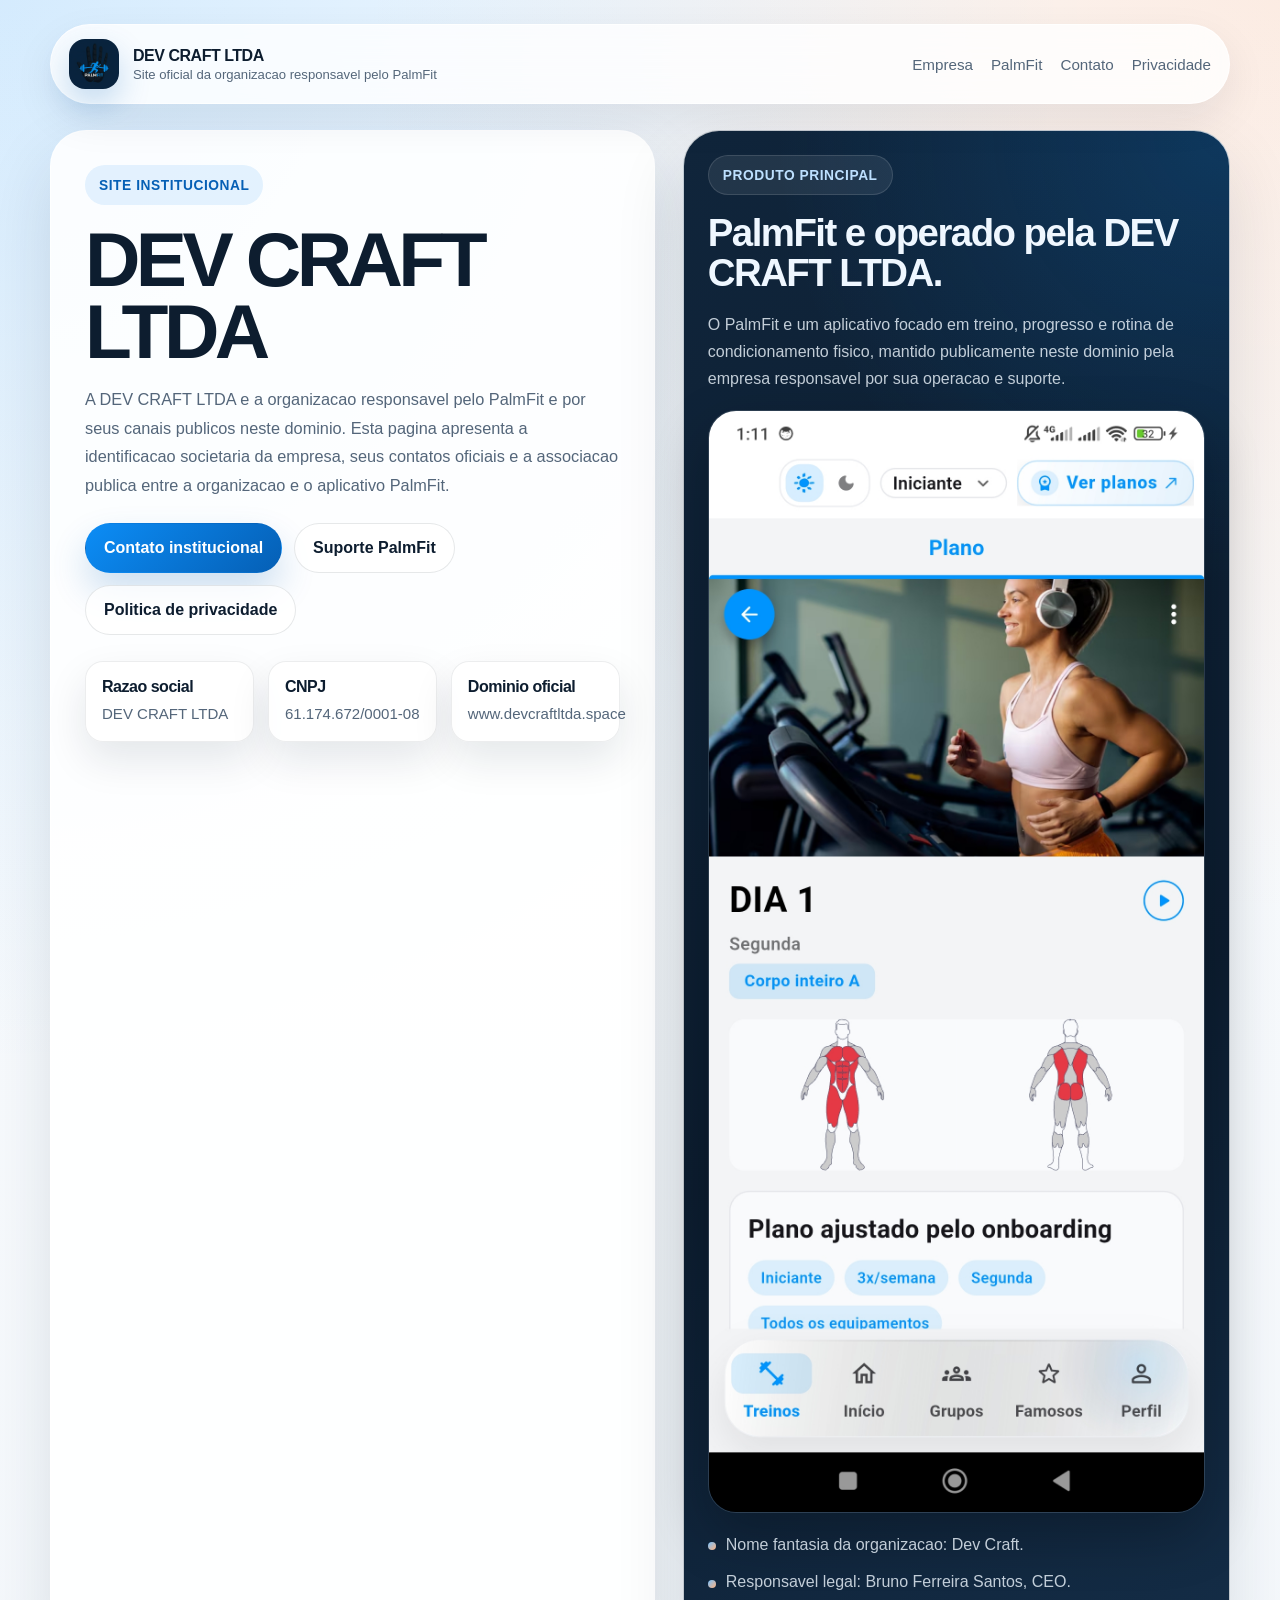
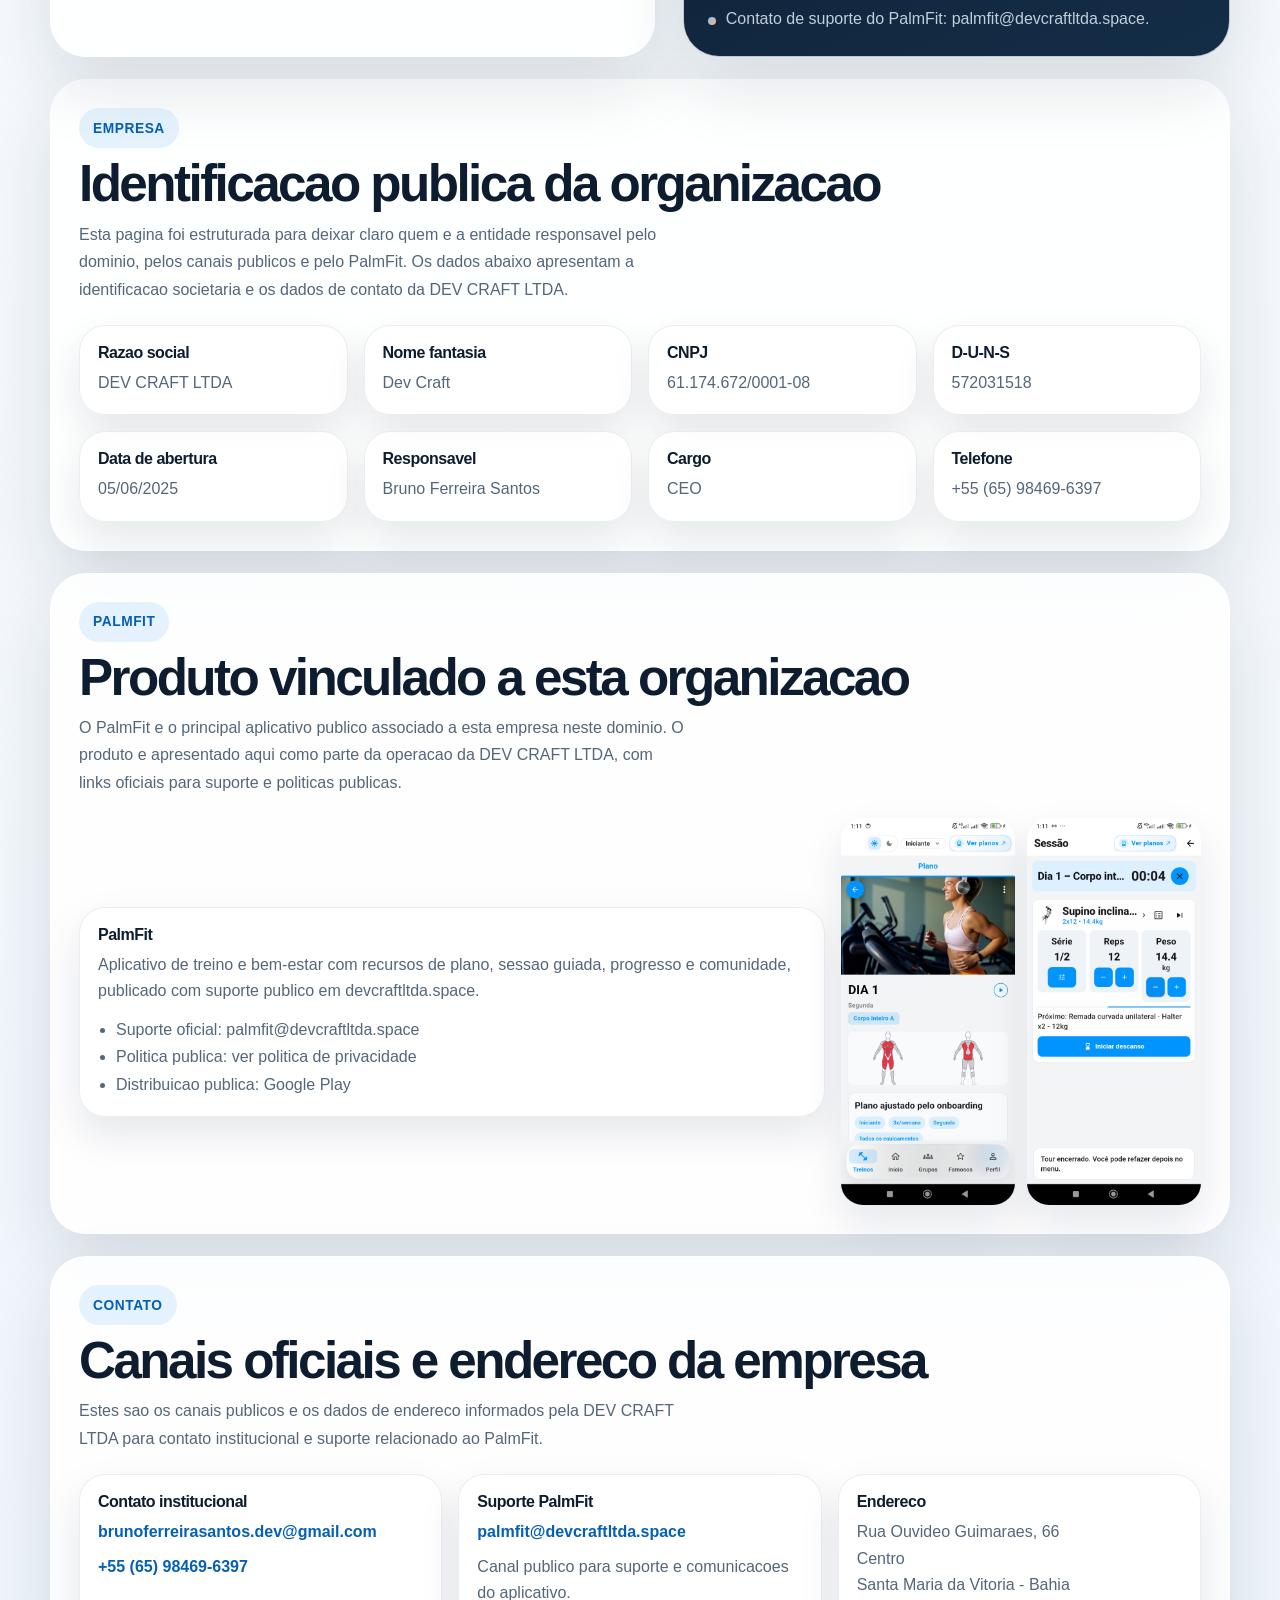
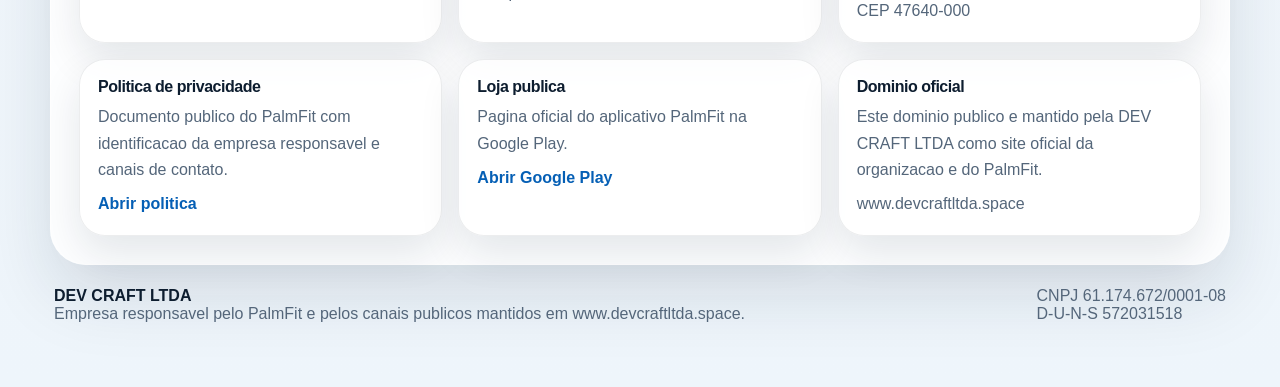
==== commit 046fc714: "new index" ====
--- a/index.html
+++ b/index.html
@@ -1 +1,897 @@
-<!DOCTYPE html><html lang="pt-BR"><head><meta charSet="utf-8"/><meta name="viewport" content="width=device-width, initial-scale=1"/><link rel="preload" as="image" href="./media/showcase/day-plan.jpg" fetchPriority="high"/><link rel="preload" as="image" href="./media/showcase/session.jpg" fetchPriority="high"/><link rel="preload" as="image" href="./media/showcase/famous-workout.jpg" fetchPriority="high"/><title>PalmFit | Plano, treino guiado e comunidade fitness</title><meta name="description" content="PalmFit reúne plano personalizado, sessão guiada, gerador de treino, creators e grupos em uma experiência só."/><meta property="og:title" content="PalmFit"/><meta property="og:description" content="Plano personalizado, treino guiado, creators e grupos no mesmo app fitness."/><meta property="og:url" content="https://www.devcraftltda.space/"/><meta property="og:site_name" content="PalmFit"/><meta property="og:locale" content="pt_BR"/><meta property="og:type" content="website"/><meta name="twitter:card" content="summary"/><meta name="twitter:title" content="PalmFit"/><meta name="twitter:description" content="Plano personalizado, treino guiado, creators e grupos no mesmo app fitness."/><style>@font-face{font-family:__Sora_af938a;font-style:normal;font-weight:600;font-display:swap;src:url(./fonts/c5f10e9e72d35c52-s.woff2) format("woff2");unicode-range:u+0100-02ba,u+02bd-02c5,u+02c7-02cc,u+02ce-02d7,u+02dd-02ff,u+0304,u+0308,u+0329,u+1d00-1dbf,u+1e00-1e9f,u+1ef2-1eff,u+2020,u+20a0-20ab,u+20ad-20c0,u+2113,u+2c60-2c7f,u+a720-a7ff}@font-face{font-family:__Sora_af938a;font-style:normal;font-weight:600;font-display:swap;src:url(./fonts/3dc379dc9b5dec12-s.p.woff2) format("woff2");unicode-range:u+00??,u+0131,u+0152-0153,u+02bb-02bc,u+02c6,u+02da,u+02dc,u+0304,u+0308,u+0329,u+2000-206f,u+20ac,u+2122,u+2191,u+2193,u+2212,u+2215,u+feff,u+fffd}@font-face{font-family:__Sora_af938a;font-style:normal;font-weight:700;font-display:swap;src:url(./fonts/c5f10e9e72d35c52-s.woff2) format("woff2");unicode-range:u+0100-02ba,u+02bd-02c5,u+02c7-02cc,u+02ce-02d7,u+02dd-02ff,u+0304,u+0308,u+0329,u+1d00-1dbf,u+1e00-1e9f,u+1ef2-1eff,u+2020,u+20a0-20ab,u+20ad-20c0,u+2113,u+2c60-2c7f,u+a720-a7ff}@font-face{font-family:__Sora_af938a;font-style:normal;font-weight:700;font-display:swap;src:url(./fonts/3dc379dc9b5dec12-s.p.woff2) format("woff2");unicode-range:u+00??,u+0131,u+0152-0153,u+02bb-02bc,u+02c6,u+02da,u+02dc,u+0304,u+0308,u+0329,u+2000-206f,u+20ac,u+2122,u+2191,u+2193,u+2212,u+2215,u+feff,u+fffd}@font-face{font-family:__Sora_af938a;font-style:normal;font-weight:800;font-display:swap;src:url(./fonts/c5f10e9e72d35c52-s.woff2) format("woff2");unicode-range:u+0100-02ba,u+02bd-02c5,u+02c7-02cc,u+02ce-02d7,u+02dd-02ff,u+0304,u+0308,u+0329,u+1d00-1dbf,u+1e00-1e9f,u+1ef2-1eff,u+2020,u+20a0-20ab,u+20ad-20c0,u+2113,u+2c60-2c7f,u+a720-a7ff}@font-face{font-family:__Sora_af938a;font-style:normal;font-weight:800;font-display:swap;src:url(./fonts/3dc379dc9b5dec12-s.p.woff2) format("woff2");unicode-range:u+00??,u+0131,u+0152-0153,u+02bb-02bc,u+02c6,u+02da,u+02dc,u+0304,u+0308,u+0329,u+2000-206f,u+20ac,u+2122,u+2191,u+2193,u+2212,u+2215,u+feff,u+fffd}@font-face{font-family:__Sora_Fallback_af938a;src:local("Arial");ascent-override:85.29%;descent-override:25.50%;line-gap-override:0.00%;size-adjust:113.73%}.__className_af938a{font-family:__Sora_af938a,__Sora_Fallback_af938a;font-style:normal}.__variable_af938a{--font-display:"__Sora_af938a","__Sora_Fallback_af938a"}@font-face{font-family:__Manrope_6b03d3;font-style:normal;font-weight:400;font-display:swap;src:url(./fonts/438aa629764e75f3-s.woff2) format("woff2");unicode-range:u+0460-052f,u+1c80-1c8a,u+20b4,u+2de0-2dff,u+a640-a69f,u+fe2e-fe2f}@font-face{font-family:__Manrope_6b03d3;font-style:normal;font-weight:400;font-display:swap;src:url(./fonts/875ae681bfde4580-s.woff2) format("woff2");unicode-range:u+0301,u+0400-045f,u+0490-0491,u+04b0-04b1,u+2116}@font-face{font-family:__Manrope_6b03d3;font-style:normal;font-weight:400;font-display:swap;src:url(./fonts/51251f8b9793cdb3-s.woff2) format("woff2");unicode-range:u+0370-0377,u+037a-037f,u+0384-038a,u+038c,u+038e-03a1,u+03a3-03ff}@font-face{font-family:__Manrope_6b03d3;font-style:normal;font-weight:400;font-display:swap;src:url(./fonts/e857b654a2caa584-s.woff2) format("woff2");unicode-range:u+0102-0103,u+0110-0111,u+0128-0129,u+0168-0169,u+01a0-01a1,u+01af-01b0,u+0300-0301,u+0303-0304,u+0308-0309,u+0323,u+0329,u+1ea0-1ef9,u+20ab}@font-face{font-family:__Manrope_6b03d3;font-style:normal;font-weight:400;font-display:swap;src:url(./fonts/cc978ac5ee68c2b6-s.woff2) format("woff2");unicode-range:u+0100-02ba,u+02bd-02c5,u+02c7-02cc,u+02ce-02d7,u+02dd-02ff,u+0304,u+0308,u+0329,u+1d00-1dbf,u+1e00-1e9f,u+1ef2-1eff,u+2020,u+20a0-20ab,u+20ad-20c0,u+2113,u+2c60-2c7f,u+a720-a7ff}@font-face{font-family:__Manrope_6b03d3;font-style:normal;font-weight:400;font-display:swap;src:url(./fonts/4c9affa5bc8f420e-s.p.woff2) format("woff2");unicode-range:u+00??,u+0131,u+0152-0153,u+02bb-02bc,u+02c6,u+02da,u+02dc,u+0304,u+0308,u+0329,u+2000-206f,u+20ac,u+2122,u+2191,u+2193,u+2212,u+2215,u+feff,u+fffd}@font-face{font-family:__Manrope_6b03d3;font-style:normal;font-weight:500;font-display:swap;src:url(./fonts/438aa629764e75f3-s.woff2) format("woff2");unicode-range:u+0460-052f,u+1c80-1c8a,u+20b4,u+2de0-2dff,u+a640-a69f,u+fe2e-fe2f}@font-face{font-family:__Manrope_6b03d3;font-style:normal;font-weight:500;font-display:swap;src:url(./fonts/875ae681bfde4580-s.woff2) format("woff2");unicode-range:u+0301,u+0400-045f,u+0490-0491,u+04b0-04b1,u+2116}@font-face{font-family:__Manrope_6b03d3;font-style:normal;font-weight:500;font-display:swap;src:url(./fonts/51251f8b9793cdb3-s.woff2) format("woff2");unicode-range:u+0370-0377,u+037a-037f,u+0384-038a,u+038c,u+038e-03a1,u+03a3-03ff}@font-face{font-family:__Manrope_6b03d3;font-style:normal;font-weight:500;font-display:swap;src:url(./fonts/e857b654a2caa584-s.woff2) format("woff2");unicode-range:u+0102-0103,u+0110-0111,u+0128-0129,u+0168-0169,u+01a0-01a1,u+01af-01b0,u+0300-0301,u+0303-0304,u+0308-0309,u+0323,u+0329,u+1ea0-1ef9,u+20ab}@font-face{font-family:__Manrope_6b03d3;font-style:normal;font-weight:500;font-display:swap;src:url(./fonts/cc978ac5ee68c2b6-s.woff2) format("woff2");unicode-range:u+0100-02ba,u+02bd-02c5,u+02c7-02cc,u+02ce-02d7,u+02dd-02ff,u+0304,u+0308,u+0329,u+1d00-1dbf,u+1e00-1e9f,u+1ef2-1eff,u+2020,u+20a0-20ab,u+20ad-20c0,u+2113,u+2c60-2c7f,u+a720-a7ff}@font-face{font-family:__Manrope_6b03d3;font-style:normal;font-weight:500;font-display:swap;src:url(./fonts/4c9affa5bc8f420e-s.p.woff2) format("woff2");unicode-range:u+00??,u+0131,u+0152-0153,u+02bb-02bc,u+02c6,u+02da,u+02dc,u+0304,u+0308,u+0329,u+2000-206f,u+20ac,u+2122,u+2191,u+2193,u+2212,u+2215,u+feff,u+fffd}@font-face{font-family:__Manrope_6b03d3;font-style:normal;font-weight:600;font-display:swap;src:url(./fonts/438aa629764e75f3-s.woff2) format("woff2");unicode-range:u+0460-052f,u+1c80-1c8a,u+20b4,u+2de0-2dff,u+a640-a69f,u+fe2e-fe2f}@font-face{font-family:__Manrope_6b03d3;font-style:normal;font-weight:600;font-display:swap;src:url(./fonts/875ae681bfde4580-s.woff2) format("woff2");unicode-range:u+0301,u+0400-045f,u+0490-0491,u+04b0-04b1,u+2116}@font-face{font-family:__Manrope_6b03d3;font-style:normal;font-weight:600;font-display:swap;src:url(./fonts/51251f8b9793cdb3-s.woff2) format("woff2");unicode-range:u+0370-0377,u+037a-037f,u+0384-038a,u+038c,u+038e-03a1,u+03a3-03ff}@font-face{font-family:__Manrope_6b03d3;font-style:normal;font-weight:600;font-display:swap;src:url(./fonts/e857b654a2caa584-s.woff2) format("woff2");unicode-range:u+0102-0103,u+0110-0111,u+0128-0129,u+0168-0169,u+01a0-01a1,u+01af-01b0,u+0300-0301,u+0303-0304,u+0308-0309,u+0323,u+0329,u+1ea0-1ef9,u+20ab}@font-face{font-family:__Manrope_6b03d3;font-style:normal;font-weight:600;font-display:swap;src:url(./fonts/cc978ac5ee68c2b6-s.woff2) format("woff2");unicode-range:u+0100-02ba,u+02bd-02c5,u+02c7-02cc,u+02ce-02d7,u+02dd-02ff,u+0304,u+0308,u+0329,u+1d00-1dbf,u+1e00-1e9f,u+1ef2-1eff,u+2020,u+20a0-20ab,u+20ad-20c0,u+2113,u+2c60-2c7f,u+a720-a7ff}@font-face{font-family:__Manrope_6b03d3;font-style:normal;font-weight:600;font-display:swap;src:url(./fonts/4c9affa5bc8f420e-s.p.woff2) format("woff2");unicode-range:u+00??,u+0131,u+0152-0153,u+02bb-02bc,u+02c6,u+02da,u+02dc,u+0304,u+0308,u+0329,u+2000-206f,u+20ac,u+2122,u+2191,u+2193,u+2212,u+2215,u+feff,u+fffd}@font-face{font-family:__Manrope_6b03d3;font-style:normal;font-weight:700;font-display:swap;src:url(./fonts/438aa629764e75f3-s.woff2) format("woff2");unicode-range:u+0460-052f,u+1c80-1c8a,u+20b4,u+2de0-2dff,u+a640-a69f,u+fe2e-fe2f}@font-face{font-family:__Manrope_6b03d3;font-style:normal;font-weight:700;font-display:swap;src:url(./fonts/875ae681bfde4580-s.woff2) format("woff2");unicode-range:u+0301,u+0400-045f,u+0490-0491,u+04b0-04b1,u+2116}@font-face{font-family:__Manrope_6b03d3;font-style:normal;font-weight:700;font-display:swap;src:url(./fonts/51251f8b9793cdb3-s.woff2) format("woff2");unicode-range:u+0370-0377,u+037a-037f,u+0384-038a,u+038c,u+038e-03a1,u+03a3-03ff}@font-face{font-family:__Manrope_6b03d3;font-style:normal;font-weight:700;font-display:swap;src:url(./fonts/e857b654a2caa584-s.woff2) format("woff2");unicode-range:u+0102-0103,u+0110-0111,u+0128-0129,u+0168-0169,u+01a0-01a1,u+01af-01b0,u+0300-0301,u+0303-0304,u+0308-0309,u+0323,u+0329,u+1ea0-1ef9,u+20ab}@font-face{font-family:__Manrope_6b03d3;font-style:normal;font-weight:700;font-display:swap;src:url(./fonts/cc978ac5ee68c2b6-s.woff2) format("woff2");unicode-range:u+0100-02ba,u+02bd-02c5,u+02c7-02cc,u+02ce-02d7,u+02dd-02ff,u+0304,u+0308,u+0329,u+1d00-1dbf,u+1e00-1e9f,u+1ef2-1eff,u+2020,u+20a0-20ab,u+20ad-20c0,u+2113,u+2c60-2c7f,u+a720-a7ff}@font-face{font-family:__Manrope_6b03d3;font-style:normal;font-weight:700;font-display:swap;src:url(./fonts/4c9affa5bc8f420e-s.p.woff2) format("woff2");unicode-range:u+00??,u+0131,u+0152-0153,u+02bb-02bc,u+02c6,u+02da,u+02dc,u+0304,u+0308,u+0329,u+2000-206f,u+20ac,u+2122,u+2191,u+2193,u+2212,u+2215,u+feff,u+fffd}@font-face{font-family:__Manrope_6b03d3;font-style:normal;font-weight:800;font-display:swap;src:url(./fonts/438aa629764e75f3-s.woff2) format("woff2");unicode-range:u+0460-052f,u+1c80-1c8a,u+20b4,u+2de0-2dff,u+a640-a69f,u+fe2e-fe2f}@font-face{font-family:__Manrope_6b03d3;font-style:normal;font-weight:800;font-display:swap;src:url(./fonts/875ae681bfde4580-s.woff2) format("woff2");unicode-range:u+0301,u+0400-045f,u+0490-0491,u+04b0-04b1,u+2116}@font-face{font-family:__Manrope_6b03d3;font-style:normal;font-weight:800;font-display:swap;src:url(./fonts/51251f8b9793cdb3-s.woff2) format("woff2");unicode-range:u+0370-0377,u+037a-037f,u+0384-038a,u+038c,u+038e-03a1,u+03a3-03ff}@font-face{font-family:__Manrope_6b03d3;font-style:normal;font-weight:800;font-display:swap;src:url(./fonts/e857b654a2caa584-s.woff2) format("woff2");unicode-range:u+0102-0103,u+0110-0111,u+0128-0129,u+0168-0169,u+01a0-01a1,u+01af-01b0,u+0300-0301,u+0303-0304,u+0308-0309,u+0323,u+0329,u+1ea0-1ef9,u+20ab}@font-face{font-family:__Manrope_6b03d3;font-style:normal;font-weight:800;font-display:swap;src:url(./fonts/cc978ac5ee68c2b6-s.woff2) format("woff2");unicode-range:u+0100-02ba,u+02bd-02c5,u+02c7-02cc,u+02ce-02d7,u+02dd-02ff,u+0304,u+0308,u+0329,u+1d00-1dbf,u+1e00-1e9f,u+1ef2-1eff,u+2020,u+20a0-20ab,u+20ad-20c0,u+2113,u+2c60-2c7f,u+a720-a7ff}@font-face{font-family:__Manrope_6b03d3;font-style:normal;font-weight:800;font-display:swap;src:url(./fonts/4c9affa5bc8f420e-s.p.woff2) format("woff2");unicode-range:u+00??,u+0131,u+0152-0153,u+02bb-02bc,u+02c6,u+02da,u+02dc,u+0304,u+0308,u+0329,u+2000-206f,u+20ac,u+2122,u+2191,u+2193,u+2212,u+2215,u+feff,u+fffd}@font-face{font-family:__Manrope_Fallback_6b03d3;src:local("Arial");ascent-override:103.31%;descent-override:29.07%;line-gap-override:0.00%;size-adjust:103.19%}.__className_6b03d3{font-family:__Manrope_6b03d3,__Manrope_Fallback_6b03d3;font-style:normal}.__variable_6b03d3{--font-body:"__Manrope_6b03d3","__Manrope_Fallback_6b03d3"}:root{color-scheme:light;--bg:#eef6fb;--bg-strong:#d9ecfb;--surface:hsla(0,0%,100%,.72);--surface-strong:hsla(0,0%,100%,.9);--surface-dark:rgba(6,18,30,.88);--line:rgba(19,47,77,.12);--line-strong:rgba(19,47,77,.2);--text:#0a1522;--muted:#617487;--brand:#1596ff;--brand-deep:#066dcc;--brand-soft:rgba(21,150,255,.13);--navy:#0c2239;--shadow-lg:0 28px 80px rgba(10,48,96,.14);--shadow-md:0 20px 54px rgba(10,48,96,.12);--radius-xl:38px;--radius-lg:30px;--radius-md:22px;--radius-sm:16px;--content-width:1280px}*{box-sizing:border-box}html{scroll-behavior:smooth}body{margin:0;min-height:100vh;font-family:var(--font-body),"Segoe UI",sans-serif;color:var(--text);background:radial-gradient(circle at top left,rgba(21,150,255,.2),transparent 33%),radial-gradient(circle at top right,rgba(0,109,204,.12),transparent 24%),linear-gradient(180deg,#f9fcff 0,var(--bg) 58%,#f8fbff 100%)}a{color:inherit;text-decoration:none}img{display:block}.site-shell{overflow-x:hidden}.hero-section,.section,.site-footer{position:relative;padding-left:min(5vw,56px);padding-right:min(5vw,56px)}.hero-section{padding-top:28px;padding-bottom:56px}.hero-backdrop{position:absolute;inset:0;pointer-events:none;background:radial-gradient(circle at 20% 12%,rgba(21,150,255,.14),transparent 25%),radial-gradient(circle at 82% 18%,rgba(0,109,204,.14),transparent 20%)}.cta-panel,.hero-grid,.highlight-grid,.journey-list,.metrics-grid,.screen-rail,.section-heading,.site-footer,.site-header{max-width:var(--content-width);margin-left:auto;margin-right:auto}.site-header{position:-webkit-sticky;position:sticky;top:20px;z-index:40;display:flex;align-items:center;justify-content:space-between;gap:18px;padding:14px 18px;border:1px solid hsla(0,0%,100%,.64);border-radius:999px;background:hsla(0,0%,100%,.78);-webkit-backdrop-filter:blur(18px);backdrop-filter:blur(18px);box-shadow:0 14px 42px rgba(10,48,96,.08)}.brand{display:inline-flex;align-items:center;gap:12px;min-width:-moz-fit-content;min-width:fit-content}.brand strong{display:block;font-size:1rem}.brand small{display:block;color:var(--muted);font-size:.82rem}.brand-mark{display:grid;place-items:center;width:44px;height:44px;border-radius:14px;overflow:hidden;box-shadow:var(--shadow-md)}.brand-mark__image{width:100%;height:100%;object-fit:cover}.site-nav{display:inline-flex;align-items:center;gap:18px;color:var(--muted)}.site-nav a{position:relative;transition:color .18s ease}.site-nav a:after{content:"";position:absolute;left:0;right:0;bottom:-.4rem;height:2px;border-radius:999px;background:var(--brand);transform:scaleX(0);transform-origin:center;transition:transform .18s ease}.site-nav a:focus-visible,.site-nav a:hover{color:var(--text)}.site-nav a:focus-visible:after,.site-nav a:hover:after{transform:scaleX(1)}.hero-grid{position:relative;z-index:1;display:grid;grid-template-columns:minmax(0,1.04fr) minmax(420px,.96fr);grid-gap:40px;gap:40px;align-items:center;margin-top:38px}.hero-copy{display:grid;grid-gap:18px;gap:18px}.eyebrow{display:inline-flex;width:-moz-fit-content;width:fit-content;align-items:center;gap:10px;padding:8px 14px;border-radius:999px;background:hsla(0,0%,100%,.78);border:1px solid rgba(21,150,255,.12);color:var(--brand-deep);font-size:.9rem;font-weight:700;letter-spacing:.01em}.eyebrow--soft{background:var(--brand-soft);border-color:transparent}.eyebrow--dark{color:#d5edff;background:hsla(0,0%,100%,.08);border-color:hsla(0,0%,100%,.12)}.cta-panel h2,.hero-title,.section-heading h2{margin:0;font-family:var(--font-display),"Segoe UI",sans-serif;font-weight:700;line-height:.92;letter-spacing:-.05em}.hero-title{max-width:11ch;font-size:clamp(3.3rem,6vw,6.6rem)}.cta-panel p,.hero-description,.highlight-card__copy p,.journey-card__copy p,.metric-card__note,.moment-card__body p,.screen-card__copy p,.section-heading p,.site-footer p{margin:0;color:var(--muted);line-height:1.65}.hero-actions{display:flex;flex-wrap:wrap;gap:14px;margin-top:6px}.button{display:inline-flex;align-items:center;justify-content:center;min-height:52px;padding:0 22px;border-radius:999px;border:1px solid transparent;font-weight:700;transition:transform .18s ease,box-shadow .18s ease,border-color .18s ease,background-color .18s ease}.button:focus-visible,.button:hover{transform:translateY(-1px)}.button--primary{color:#fff;background:linear-gradient(135deg,var(--brand),var(--brand-deep));box-shadow:0 18px 42px rgba(6,109,204,.24)}.button--secondary{color:var(--navy);border-color:rgba(10,48,96,.12);background:hsla(0,0%,100%,.72)}.button--ghost{color:var(--navy);border-color:rgba(10,48,96,.1);background:hsla(0,0%,100%,.62)}.button--small{min-height:44px;padding-inline:18px}.button--light{background:#fff;color:var(--navy)}.button--contrast{color:#fff;border-color:hsla(0,0%,100%,.16);background:hsla(0,0%,100%,.04)}.hero-trust{display:flex;flex-wrap:wrap;gap:10px;margin-top:4px}.cta-badge,.hero-note,.micro-card,.moment-chip,.support-shot__label,.trust-pill{-webkit-backdrop-filter:blur(16px);backdrop-filter:blur(16px)}.trust-pill{display:inline-flex;align-items:center;min-height:40px;padding:0 14px;border-radius:999px;border:1px solid rgba(10,48,96,.1);background:hsla(0,0%,100%,.66);color:var(--navy)}.metrics-grid{position:relative;z-index:1;display:grid;grid-template-columns:repeat(4,minmax(0,1fr));grid-gap:16px;gap:16px;margin-top:28px}.metric-card{display:grid;grid-gap:8px;gap:8px;padding:18px;border-radius:var(--radius-md);border:1px solid hsla(0,0%,100%,.52);background:var(--surface);box-shadow:var(--shadow-md)}.metric-card__value{font-size:clamp(1.7rem,4vw,2.5rem);line-height:1;letter-spacing:-.06em}.metric-card__label{font-size:1rem;font-weight:700}.section{padding-top:68px;padding-bottom:68px}.section--moments{background:radial-gradient(circle at 15% 18%,rgba(21,150,255,.08),transparent 24%),linear-gradient(180deg,hsla(0,0%,100%,.18),hsla(0,0%,100%,0))}.section-heading{display:grid;grid-gap:14px;gap:14px;margin-bottom:28px}.section-heading--compact{margin-bottom:24px}.cta-panel h2,.section-heading h2{max-width:14ch;font-size:clamp(2.3rem,4.2vw,4.8rem)}.section-heading p{max-width:64ch}.marquee{overflow:hidden;-webkit-mask-image:linear-gradient(90deg,transparent,#000 8%,#000 92%,transparent);mask-image:linear-gradient(90deg,transparent,#000 8%,#000 92%,transparent)}.marquee+.marquee{margin-top:16px}.marquee-track{display:flex;align-items:stretch;gap:18px;width:max-content;will-change:transform;animation:marquee 26s linear infinite}.marquee-track--wide{gap:12px;animation-duration:18s}.marquee--reverse .marquee-track{animation-direction:reverse}.moment-card{width:260px;flex:0 0 260px;border-radius:28px;overflow:hidden;border:1px solid hsla(0,0%,100%,.72);background:hsla(0,0%,100%,.78);box-shadow:var(--shadow-md)}.moment-card__visual{position:relative;aspect-ratio:4/5;background:linear-gradient(180deg,rgba(21,150,255,.06),rgba(21,150,255,.01))}.moment-card__body{display:grid;grid-gap:8px;gap:8px;padding:16px}.moment-chip{display:inline-flex;align-items:center;justify-content:center;min-height:46px;padding:0 18px;border-radius:999px;border:1px solid hsla(0,0%,100%,.72);background:hsla(0,0%,100%,.74);color:var(--navy);font-weight:700}.highlight-grid{grid-template-columns:repeat(3,minmax(0,1fr));align-items:start}.highlight-card,.highlight-grid{display:grid;grid-gap:18px;gap:18px}.highlight-card{align-content:start;padding:18px;border-radius:var(--radius-lg);border:1px solid hsla(0,0%,100%,.72);background:var(--surface);box-shadow:var(--shadow-lg)}.highlight-card__copy{display:grid;grid-gap:12px;gap:12px}.highlight-card__visual{display:grid;place-items:center;min-height:0;padding-top:6px}.highlight-card__summary{margin:0;color:var(--muted);line-height:1.65}.highlight-card__copy h3,.journey-card__copy h3,.screen-card__copy h3{margin:0;font-size:clamp(1.5rem,2.4vw,2.25rem);line-height:1.04;letter-spacing:-.04em}.journey-list{display:grid;grid-gap:22px;gap:22px}.journey-card{display:grid;grid-template-columns:minmax(0,1fr) minmax(300px,352px);grid-gap:40px;gap:40px;align-items:center;padding:24px;border-radius:var(--radius-xl);border:1px solid hsla(0,0%,100%,.72);background:hsla(0,0%,100%,.78);box-shadow:var(--shadow-lg)}.journey-card--reverse{direction:rtl}.journey-card--reverse>*{direction:ltr}.journey-card__copy{display:grid;grid-gap:14px;gap:14px}.journey-points{display:grid;grid-gap:12px;gap:12px;margin:4px 0 0;padding:0;list-style:none}.journey-points li{display:grid;grid-template-columns:18px minmax(0,1fr);grid-gap:12px;gap:12px;align-items:start;color:var(--navy)}.journey-points li:before{content:"";width:12px;height:12px;margin-top:.32rem;border-radius:999px;background:linear-gradient(135deg,var(--brand),var(--brand-deep));box-shadow:0 0 0 6px rgba(21,150,255,.12)}.journey-card__visual{min-width:0;display:grid;justify-items:end}.phone-stack{display:grid;width:min(100%,352px)}.phone-frame{position:relative;overflow:hidden;border-radius:clamp(24px,3.2vw,30px);background:none;box-shadow:0 20px 50px rgba(10,48,96,.12)}.phone-frame:before{content:none}.phone-frame--card,.phone-frame--cta,.phone-frame--gallery,.phone-frame--hero,.phone-frame--journey,.phone-frame--support{padding:14px}.phone-frame--hero{box-shadow:0 28px 72px rgba(10,48,96,.22)}.phone-frame--journey{width:min(100%,352px)}.phone-frame--ghost{opacity:.82}.highlight-card .phone-frame--card{width:min(100%,352px)}.phone-frame--accent{box-shadow:0 28px 74px rgba(21,150,255,.22)}.phone-frame--support{padding:0;width:100%}.phone-frame--card,.phone-frame--cta,.phone-frame--gallery,.phone-frame--hero,.phone-frame--journey,.phone-frame--support{padding:0}.cover-image,.phone-image{width:100%;height:auto}.phone-image{display:block;border-radius:inherit;object-fit:contain}.cover-image{height:100%;object-fit:contain}.cover-image--orbit{object-fit:cover;animation:orbit-swap .52s ease}.screen-rail{display:grid;grid-auto-flow:column;grid-auto-columns:minmax(280px,340px);grid-gap:18px;gap:18px;overflow-x:auto;padding-bottom:8px;scroll-snap-type:x mandatory}.screen-rail::-webkit-scrollbar{height:10px}.screen-rail::-webkit-scrollbar-thumb{background:rgba(10,48,96,.16);border-radius:999px}.screen-card{display:grid;grid-gap:16px;gap:16px;padding:18px;border-radius:var(--radius-lg);border:1px solid hsla(0,0%,100%,.72);background:hsla(0,0%,100%,.8);box-shadow:var(--shadow-md);scroll-snap-align:start}.screen-card__copy{display:grid;grid-gap:8px;gap:8px}.cta-panel{display:grid;grid-template-columns:minmax(0,1fr) minmax(320px,.86fr);grid-gap:24px;gap:24px;align-items:center;padding:30px;overflow:hidden;border-radius:40px;background:radial-gradient(circle at top right,rgba(21,150,255,.38),transparent 22%),linear-gradient(135deg,#081a2a,#0d3557 55%,#1488ea 120%);box-shadow:0 34px 100px rgba(6,22,39,.18)}.cta-panel__copy{display:grid;grid-gap:16px;gap:16px;color:#fff}.cta-panel p{color:rgba(230,240,255,.8)}.cta-panel__visual{position:relative;display:grid;place-items:center}.cta-badge{position:absolute;top:0;right:2%;z-index:2;display:inline-flex;align-items:center;min-height:42px;padding:0 16px;border-radius:999px;border:1px solid hsla(0,0%,100%,.14);background:hsla(0,0%,100%,.08);color:#e7f2ff;font-weight:700}.site-footer{display:flex;align-items:flex-end;justify-content:space-between;gap:22px;padding-top:8px;padding-bottom:42px}.site-footer strong{display:block;margin-bottom:8px}.site-footer__links{display:flex;flex-wrap:wrap;gap:18px;color:var(--muted)}.hero-stage{--mx:0;--my:0;--scroll:0;position:relative;min-height:640px;display:grid;place-items:center;padding:38px 28px;overflow:hidden;border-radius:42px;border:1px solid hsla(0,0%,100%,.08);background:radial-gradient(circle at 30% 18%,rgba(21,150,255,.22),transparent 22%),linear-gradient(180deg,rgba(7,18,31,.96),rgba(7,29,50,.92));box-shadow:0 28px 72px rgba(10,48,96,.18)}.hero-stage__glow{position:absolute;opacity:.82;border-radius:999px;filter:blur(30px);pointer-events:none;box-shadow:0 30px 80px rgba(21,150,255,.2)}.hero-stage__glow--one{top:10%;left:50%;width:260px;height:260px;background:rgba(21,150,255,.3);transform:translateX(-50%)}.hero-stage__glow--two{right:12%;bottom:8%;width:180px;height:180px;background:rgba(0,109,204,.2)}.hero-stage__mosaic{position:relative;z-index:1;display:grid;grid-template-columns:repeat(3,minmax(0,1fr));grid-gap:18px;gap:18px;align-items:center;width:min(100%,676px);transform:translate3d(calc(var(--mx) * 10px),calc(var(--my) * -8px + var(--scroll) * -12px),0)}.hero-stage__tile{display:grid;justify-items:center}.hero-stage__tile--1{transform:translateY(34px) rotate(-9deg)}.hero-stage__tile--2{transform:translateY(-28px) rotate(-4deg)}.hero-stage__tile--3{transform:translateY(24px) rotate(8deg)}.hero-stage__tile--4{transform:translateY(-22px) rotate(6deg)}.hero-stage__tile--5{transform:translateY(30px) rotate(-6deg)}.hero-stage__tile--6{transform:translateY(-34px) rotate(9deg)}.orbit-card{position:relative;width:100%;aspect-ratio:.73;overflow:hidden;border-radius:24px;border:1px solid hsla(0,0%,100%,.16);background:hsla(0,0%,100%,.06);box-shadow:0 18px 58px rgba(0,0,0,.24);animation:float-card 8s ease-in-out infinite}.orbit-card--alt{animation-duration:10s}.orbit-card--hero{max-width:188px}@media (max-width:1180px){.cta-panel,.hero-grid,.journey-card{grid-template-columns:1fr}.highlight-grid{grid-template-columns:repeat(2,minmax(0,1fr))}.hero-stage{min-height:580px}.metrics-grid{grid-template-columns:repeat(2,minmax(0,1fr))}.cta-panel__visual{min-height:520px}}@media (max-width:900px){.hero-section,.section,.site-footer{padding-left:20px;padding-right:20px}.site-header{flex-wrap:wrap;justify-content:center;border-radius:28px}.site-nav{order:3;width:100%;justify-content:center}.hero-title{max-width:12ch}.hero-stage{min-height:520px;padding:22px}.hero-stage__mosaic{width:min(100%,560px)}.highlight-grid,.metrics-grid{grid-template-columns:1fr}.journey-card{padding:20px}.phone-stack{width:min(100%,312px)}.site-footer{flex-direction:column;align-items:flex-start}}@media (max-width:640px){.hero-grid{margin-top:24px}.hero-actions,.site-footer__links,.site-nav{justify-content:flex-start}.button{width:100%}.hero-stage{min-height:0;padding:24px 18px}.cta-panel h2,.section-heading h2{max-width:none}.hero-stage__mosaic{grid-template-columns:repeat(2,minmax(0,1fr));width:min(100%,420px)}.hero-stage__tile--5,.hero-stage__tile--6{display:none}.moment-card{width:78vw;flex-basis:78vw}.screen-rail{grid-auto-columns:82vw}.phone-stack{width:min(100%,352px)}.cta-panel{padding:22px}}@keyframes marquee{0%{transform:translateX(0)}to{transform:translateX(-50%)}}@keyframes float-card{0%,to{transform:translateY(0)}50%{transform:translateY(-12px)}}@keyframes orbit-swap{0%{opacity:.2;transform:scale(.96)}to{opacity:1;transform:scale(1)}}@media (prefers-reduced-motion:reduce){html{scroll-behavior:auto}.marquee-track{animation-duration:40s}.marquee-track--wide{animation-duration:26s}.orbit-card{animation:none}.button,.site-nav a:after{transition:none}}</style><style>.home_page__NOZQO{position:relative;overflow:hidden;padding:26px 0 84px}.home_backdrop__n03m8{position:fixed;inset:0;pointer-events:none;background:radial-gradient(circle at top left,rgba(21,150,255,.18),transparent 28%),radial-gradient(circle at top right,rgba(255,154,77,.12),transparent 20%),linear-gradient(180deg,hsla(0,0%,100%,0),hsla(0,0%,100%,0))}.home_creatorSection__bo4Aj,.home_ctaSection__nmzGd,.home_hero__o4ZPq,.home_section__bCaaS{position:relative;z-index:1;width:min(1240px,calc(100% - 32px));margin:0 auto}.home_hero__o4ZPq{display:grid;grid-gap:28px;gap:28px}.home_navbar__ZAGG1{position:-webkit-sticky;position:sticky;top:18px;z-index:12;display:flex;align-items:center;justify-content:space-between;gap:16px;padding:14px 18px;border-radius:999px;border:1px solid hsla(0,0%,100%,.72);background:hsla(0,0%,100%,.76);-webkit-backdrop-filter:blur(18px);backdrop-filter:blur(18px);box-shadow:0 18px 48px rgba(17,41,74,.08)}.home_brand__9Zfa3{display:inline-flex;align-items:center;gap:12px;min-width:-moz-fit-content;min-width:fit-content}.home_brandMark__XP69X{display:grid;place-items:center;width:48px;height:48px;overflow:hidden;border-radius:16px;box-shadow:0 14px 34px rgba(6,109,204,.18)}.home_brandMark__XP69X img{width:100%;height:100%;object-fit:cover}.home_brandText__awMIL{display:grid;grid-gap:2px;gap:2px}.home_brandText__awMIL strong{font-family:var(--font-display),"Segoe UI",sans-serif;font-size:1rem;letter-spacing:-.03em}.home_brandText__awMIL small{color:var(--muted);font-size:.82rem}.home_navLinks__EDmxs{display:inline-flex;align-items:center;gap:20px;color:var(--muted)}.home_featureEyebrow__hDldn,.home_heroBadges__UB5o8 span,.home_navButton__BJw98,.home_navLinks__EDmxs a,.home_primaryButton__QNgrh,.home_secondaryButton__B1HhV,.home_sectionEyebrow__ungA6,.home_socialLink__GezHW{transition:transform .18s ease,box-shadow .18s ease,border-color .18s ease,background-color .18s ease}.home_navButton__BJw98:focus-visible,.home_navButton__BJw98:hover,.home_navLinks__EDmxs a:focus-visible,.home_navLinks__EDmxs a:hover,.home_primaryButton__QNgrh:focus-visible,.home_primaryButton__QNgrh:hover,.home_secondaryButton__B1HhV:focus-visible,.home_secondaryButton__B1HhV:hover,.home_socialLink__GezHW:focus-visible,.home_socialLink__GezHW:hover{transform:translateY(-1px)}.home_navButton__BJw98,.home_primaryButton__QNgrh,.home_secondaryButton__B1HhV{display:inline-flex;align-items:center;justify-content:center;min-height:48px;padding:0 18px;border-radius:999px;border:1px solid transparent;font-weight:800}.home_navButton__BJw98{color:#0b2138;background:hsla(0,0%,100%,.92);border-color:rgba(17,41,74,.1)}.home_heroGrid__DhqFK{display:grid;grid-template-columns:minmax(0,1.05fr) minmax(380px,.95fr);grid-gap:30px;gap:30px;align-items:center}.home_heroCopy__e6FQF{display:grid;grid-gap:18px;gap:18px}.home_creatorEyebrow__MKd1H,.home_eyebrow__hSiDi,.home_featureEyebrow__hDldn,.home_sectionEyebrow__ungA6{display:inline-flex;width:-moz-fit-content;width:fit-content;align-items:center;gap:8px;min-height:40px;padding:8px 14px;border-radius:999px;background:hsla(0,0%,100%,.84);border:1px solid rgba(21,150,255,.14);color:var(--brand-deep);font-size:.92rem;font-weight:800;letter-spacing:.02em;text-transform:uppercase}.home_creatorTitle__FyaDC,.home_ctaTitle__lK5kf,.home_featureTitle__nkj9Q,.home_heroTitle__LI4Uj,.home_sectionTitle__6Zerm{margin:0;font-family:var(--font-display),"Segoe UI",sans-serif;letter-spacing:-.05em}.home_heroTitle__LI4Uj{max-width:11ch;font-size:clamp(3rem,6vw,6rem);line-height:.96}.home_creatorDescription__OJAl9,.home_ctaDescription__mQBbO,.home_featureDescription__2opC1,.home_heroDescription__rJkQx,.home_sectionDescription__fG0zZ,.home_supportCopy__9_1Wx p,.home_valueCard__vPwpx p{margin:0;color:var(--muted);line-height:1.72;font-family:var(--font-body),"Segoe UI",sans-serif}.home_heroActions__F1he6{display:flex;flex-wrap:wrap;gap:14px}.home_primaryButton__QNgrh{color:#fff;background:linear-gradient(135deg,#1697f6,#0b72d7);box-shadow:0 16px 32px rgba(11,114,215,.24)}.home_secondaryButton__B1HhV{color:#0b2138;background:hsla(0,0%,100%,.86);border-color:rgba(17,41,74,.1)}.home_heroBadges__UB5o8{display:flex;flex-wrap:wrap;gap:10px}.home_heroBadges__UB5o8 span{display:inline-flex;align-items:center;min-height:40px;padding:0 14px;border-radius:999px;background:hsla(0,0%,100%,.82);border:1px solid rgba(17,41,74,.08);color:#17324f;font-size:.94rem;font-weight:700}.home_heroVisual__mmHFW{position:relative;min-height:740px}.home_phoneShot__gU94R{position:relative;isolation:isolate;overflow:hidden;padding:18px 10px 12px;border-radius:42px;background:linear-gradient(155deg,#263042,#111925 42%,#0b1119);border:1px solid hsla(0,0%,100%,.18);box-shadow:0 34px 84px rgba(17,41,74,.2),inset 0 1px 0 hsla(0,0%,100%,.22),inset 0 -10px 24px rgba(0,0,0,.22)}.home_phoneShot__gU94R:before{content:"";position:absolute;inset:8px;border-radius:34px;border:1px solid hsla(0,0%,100%,.08);box-shadow:inset 0 0 0 1px hsla(0,0%,100%,.03);pointer-events:none;z-index:2}.home_phoneShot__gU94R:after{content:"";position:absolute;top:7px;left:50%;width:min(34%,118px);height:18px;transform:translateX(-50%);border-radius:0 0 16px 16px;background:linear-gradient(180deg,#090d13,#1a212d);box-shadow:0 2px 0 hsla(0,0%,100%,.06),0 10px 18px rgba(0,0,0,.24);pointer-events:none;z-index:4}.home_phoneShot__gU94R img{display:block;width:100%;height:auto;border-radius:26px;background:#f7fbff;position:relative;z-index:1}.home_redaction__7LQKC{position:absolute;z-index:3;border-radius:18px;background:hsla(0,0%,100%,.74);border:1px solid hsla(0,0%,100%,.9);-webkit-backdrop-filter:blur(16px);backdrop-filter:blur(16px);box-shadow:0 10px 28px rgba(15,23,42,.14)}.home_heroMainShot__odSab{position:absolute;inset:60px 80px 40px 70px}.home_heroFloatingTop__wU6xi{position:absolute;top:0;right:0;width:min(38%,240px);transform:rotate(7deg)}.home_heroFloatingBottom__oevVk{position:absolute;left:10px;bottom:0;width:min(36%,220px);transform:rotate(-7deg)}.home_valueGrid__c_Rq5{display:grid;grid-template-columns:repeat(4,minmax(0,1fr));grid-gap:16px;gap:16px}.home_valueCard__vPwpx{display:grid;grid-gap:8px;gap:8px;padding:20px;border-radius:24px;background:hsla(0,0%,100%,.78);border:1px solid hsla(0,0%,100%,.74);box-shadow:0 20px 48px rgba(17,41,74,.08)}.home_supportCopy__9_1Wx h3,.home_valueCard__vPwpx strong{font-family:var(--font-display),"Segoe UI",sans-serif;font-size:1.08rem;letter-spacing:-.03em}.home_creatorSection__bo4Aj,.home_ctaSection__nmzGd,.home_section__bCaaS{padding-top:74px}.home_sectionHeader__UJAZg{display:grid;grid-gap:14px;gap:14px;margin-bottom:28px}.home_creatorTitle__FyaDC,.home_ctaTitle__lK5kf,.home_sectionTitle__6Zerm{max-width:13ch;font-size:clamp(2.1rem,4vw,4.1rem);line-height:1.02}.home_sectionDescription__fG0zZ{max-width:62ch}.home_featureList__c0lds{display:grid;grid-gap:18px;gap:18px}.home_featureCard__mhPve{display:grid;grid-template-columns:minmax(280px,360px) minmax(0,1fr);grid-gap:22px;gap:22px;align-items:center;padding:20px;border-radius:30px;background:hsla(0,0%,100%,.8);border:1px solid hsla(0,0%,100%,.72);box-shadow:0 24px 64px rgba(17,41,74,.1)}.home_featureCardReverse__HjLz2{grid-template-columns:minmax(0,1fr) minmax(280px,360px)}.home_featureCardReverse__HjLz2 .home_featureMedia__VmJsS{order:2}.home_featureCardReverse__HjLz2 .home_featureContent__dsA7x{order:1}.home_featureMedia__VmJsS{display:grid;align-items:center;justify-items:center}.home_featureMedia__VmJsS .home_phoneShot__gU94R{max-width:340px}.home_featureContent__dsA7x{display:grid;grid-gap:14px;gap:14px}.home_featureEyebrow__hDldn{background:rgba(22,151,246,.1)}.home_featureTitle__nkj9Q{font-size:clamp(1.6rem,3vw,2.6rem);line-height:1.08}.home_creatorPoints__zYBzs,.home_featurePoints__iry8X{margin:0;padding:0;list-style:none;display:grid;grid-gap:10px;gap:10px}.home_creatorPoints__zYBzs li,.home_featurePoints__iry8X li{position:relative;padding-left:18px;color:#23374e;line-height:1.6}.home_creatorPoints__zYBzs li:before,.home_featurePoints__iry8X li:before{content:"";position:absolute;left:0;top:.68em;width:8px;height:8px;border-radius:999px;background:linear-gradient(135deg,#ff9a4d,#ff6f3c);box-shadow:0 6px 14px rgba(255,111,60,.24)}.home_supportGrid__GVth7{display:grid;grid-template-columns:repeat(3,minmax(0,1fr));grid-gap:18px;gap:18px}.home_supportCard__6QMKi{display:grid;grid-gap:14px;gap:14px;padding:18px;border-radius:28px;background:hsla(0,0%,100%,.82);border:1px solid hsla(0,0%,100%,.74);box-shadow:0 20px 54px rgba(17,41,74,.1)}.home_supportMedia__wGwYG{display:grid;justify-items:center}.home_supportMedia__wGwYG .home_phoneShot__gU94R{max-width:270px}.home_supportCopy__9_1Wx{display:grid;grid-gap:8px;gap:8px}.home_creatorPanel__uYjLP{display:grid;grid-template-columns:minmax(0,.94fr) minmax(320px,.86fr);grid-gap:24px;gap:24px;padding:28px;border-radius:34px;background:radial-gradient(circle at top right,rgba(22,151,246,.24),transparent 24%),linear-gradient(145deg,#0d1f35,#122a45 55%,#102841);color:#eff7ff;box-shadow:0 32px 84px rgba(7,16,31,.28)}.home_creatorEyebrow__MKd1H{background:hsla(0,0%,100%,.08);border-color:hsla(0,0%,100%,.12);color:#a8dbff}.home_creatorCopy__38qvY{display:grid;grid-gap:16px;gap:16px;align-content:center}.home_creatorDescription__OJAl9,.home_creatorPoints__zYBzs li{color:rgba(239,247,255,.8)}.home_creatorVisual__i5Dpk{position:relative;min-height:660px}.home_creatorMainShot__vNABK{position:absolute;inset:0 40px 40px 0}.home_creatorFloatingShot__8WmJJ{position:absolute;width:min(45%,260px);right:0;bottom:0;transform:rotate(8deg)}.home_ctaSection__nmzGd{padding-bottom:12px}.home_ctaPanel__h4ajf{display:grid;grid-gap:16px;gap:16px;padding:30px;border-radius:34px;background:hsla(0,0%,100%,.82);border:1px solid hsla(0,0%,100%,.74);box-shadow:0 26px 72px rgba(17,41,74,.1)}.home_ctaDescription__mQBbO{max-width:62ch}.home_socialFooter__wk7aS{display:grid;grid-gap:12px;gap:12px;padding-top:14px;border-top:1px solid rgba(17,41,74,.08)}.home_socialLabel__6xiKp{color:var(--muted);font-size:.95rem;font-weight:700}.home_socialLinks__P5zxL{display:flex;flex-wrap:wrap;gap:12px}.home_socialLink__GezHW{display:grid;grid-gap:4px;gap:4px;min-width:min(100%,220px);padding:14px 16px;border-radius:22px;border:1px solid rgba(17,41,74,.08);background:hsla(0,0%,100%,.7);box-shadow:0 16px 32px rgba(17,41,74,.08);color:#10243b;text-decoration:none}.home_socialLink__GezHW strong{font-family:var(--font-display),"Segoe UI",sans-serif;font-size:1rem;letter-spacing:-.03em}.home_socialLink__GezHW span{color:var(--muted);font-size:.92rem}@media (max-width:1120px){.home_creatorPanel__uYjLP,.home_heroGrid__DhqFK{grid-template-columns:1fr}.home_heroVisual__mmHFW{min-height:620px}.home_supportGrid__GVth7,.home_valueGrid__c_Rq5{grid-template-columns:repeat(2,minmax(0,1fr))}.home_featureCardReverse__HjLz2,.home_featureCard__mhPve{grid-template-columns:1fr}.home_featureCardReverse__HjLz2 .home_featureContent__dsA7x,.home_featureCardReverse__HjLz2 .home_featureMedia__VmJsS{order:0}.home_creatorVisual__i5Dpk{min-height:560px}}@media (max-width:820px){.home_page__NOZQO{padding-top:18px;padding-bottom:56px}.home_creatorSection__bo4Aj,.home_ctaSection__nmzGd,.home_hero__o4ZPq,.home_section__bCaaS{width:min(100% - 18px,1240px)}.home_navbar__ZAGG1{flex-wrap:wrap;justify-content:center;border-radius:26px}.home_navLinks__EDmxs{order:3;width:100%;justify-content:center;flex-wrap:wrap}.home_heroTitle__LI4Uj{max-width:12ch;font-size:clamp(2.4rem,10vw,4.3rem)}.home_heroVisual__mmHFW{min-height:480px}.home_heroMainShot__odSab{inset:36px 44px 20px 44px}.home_heroFloatingTop__wU6xi{width:min(36%,180px)}.home_heroFloatingBottom__oevVk{width:min(34%,170px);left:0}.home_supportGrid__GVth7,.home_valueGrid__c_Rq5{grid-template-columns:1fr}.home_creatorTitle__FyaDC,.home_ctaTitle__lK5kf,.home_featureTitle__nkj9Q,.home_sectionTitle__6Zerm{max-width:none}.home_creatorPanel__uYjLP,.home_ctaPanel__h4ajf,.home_featureCard__mhPve{padding:20px;border-radius:26px}.home_creatorVisual__i5Dpk{min-height:460px}.home_creatorMainShot__vNABK{inset:0 28px 28px 0}}@media (max-width:560px){.home_heroVisual__mmHFW{min-height:400px}.home_heroMainShot__odSab{inset:34px 28px 24px 28px}.home_creatorFloatingShot__8WmJJ,.home_heroFloatingBottom__oevVk,.home_heroFloatingTop__wU6xi{width:min(38%,150px)}.home_featureMedia__VmJsS .home_phoneShot__gU94R,.home_supportMedia__wGwYG .home_phoneShot__gU94R{max-width:100%}.home_creatorVisual__i5Dpk{min-height:390px}.home_creatorMainShot__vNABK{inset:0 16px 18px 0}}</style></head><body class="__variable_af938a __variable_6b03d3"><main class="home_page__NOZQO"><div class="home_backdrop__n03m8" aria-hidden="true"></div><section class="home_hero__o4ZPq" id="top"><div class="home_navbar__ZAGG1"><a class="home_brand__9Zfa3" href="#top"><span class="home_brandMark__XP69X"><img alt="Ícone do PalmFit" loading="lazy" width="48" height="48" decoding="async" data-nimg="1" style="color:transparent" src="./media/brand/blue_icon.jpeg"/></span><span class="home_brandText__awMIL"><strong>PalmFit</strong><small>Treino inteligente para rotina real</small></span></a><nav class="home_navLinks__EDmxs" aria-label="Seções principais"><a href="#funcionalidades">Funcionalidades</a><a href="#comunidade">Comunidade</a><a href="#download">Download</a></nav><a class="home_navButton__BJw98" target="_blank" rel="noreferrer" href="https://play.google.com/store/apps/details?id=com.tools.palmfit">Google Play</a></div><div class="home_heroGrid__DhqFK"><div class="home_heroCopy__e6FQF"><span class="home_eyebrow__hSiDi">Treino com direção</span><h1 class="home_heroTitle__LI4Uj">Seu plano, seu treino e sua evolução no mesmo app.</h1><p class="home_heroDescription__rJkQx">Com o PalmFit, você organiza a rotina, executa o treino com mais clareza, acompanha seu progresso e ainda encontra motivação na comunidade.</p><div class="home_heroActions__F1he6"><a class="home_primaryButton__QNgrh" target="_blank" rel="noreferrer" href="https://play.google.com/store/apps/details?id=com.tools.palmfit">Baixar na Google Play</a><a class="home_secondaryButton__B1HhV" href="#funcionalidades">Ver funcionalidades</a></div><div class="home_heroBadges__UB5o8"><span>Plano personalizado</span><span>Sessão guiada</span><span>Gerador visual</span><span>Grupos e mural</span></div></div><div class="home_heroVisual__mmHFW"><div class="home_phoneShot__gU94R home_heroMainShot__odSab"><img alt="Plano do dia no PalmFit" fetchPriority="high" width="430" height="932" decoding="async" data-nimg="1" style="color:transparent" src="./media/showcase/day-plan.jpg"/></div><div class="home_phoneShot__gU94R home_heroFloatingTop__wU6xi"><img alt="Sessão de treino no PalmFit" fetchPriority="high" width="430" height="932" decoding="async" data-nimg="1" style="color:transparent" src="./media/showcase/session.jpg"/></div><div class="home_phoneShot__gU94R home_heroFloatingBottom__oevVk"><img alt="Treino em destaque no PalmFit" fetchPriority="high" width="430" height="932" decoding="async" data-nimg="1" style="color:transparent" src="./media/showcase/famous-workout.jpg"/></div></div></div><div class="home_valueGrid__c_Rq5"><article class="home_valueCard__vPwpx"><strong>Seu treino com direção</strong><p>Defina seu objetivo e comece com um plano organizado para o seu momento.</p></article><article class="home_valueCard__vPwpx"><strong>Tudo em um só lugar</strong><p>Treino, nutrição, progresso e rotina diária conectados em uma experiência simples.</p></article><article class="home_valueCard__vPwpx"><strong>Comunidade que motiva</strong><p>Compartilhe resultados, participe de grupos e descubra novos treinos para a sua rotina.</p></article><article class="home_valueCard__vPwpx"><strong>Evolução visível</strong><p>Acompanhe seu progresso com telas claras, rápidas e fáceis de usar no dia a dia.</p></article></div></section><section class="home_section__bCaaS" id="funcionalidades"><div class="home_sectionHeader__UJAZg"><span class="home_sectionEyebrow__ungA6">Funcionalidades em destaque</span><h2 class="home_sectionTitle__6Zerm">O que faz diferença de verdade na sua rotina.</h2><p class="home_sectionDescription__fG0zZ">Da personalização ao treino guiado, cada recurso foi pensado para ajudar você a começar, continuar e evoluir com mais constância.</p></div><div class="home_featureList__c0lds"><article class="home_featureCard__mhPve "><div class="home_featureMedia__VmJsS"><div class="home_phoneShot__gU94R"><img alt="Resumo do onboarding do PalmFit" loading="lazy" width="430" height="932" decoding="async" data-nimg="1" style="color:transparent" src="./media/showcase/onboarding-summary.jpg"/></div></div><div class="home_featureContent__dsA7x"><span class="home_featureEyebrow__hDldn">Personalização real</span><h3 class="home_featureTitle__nkj9Q">O app entende seu momento antes de montar sua rotina.</h3><p class="home_featureDescription__2opC1">O onboarding coleta objetivo, contexto físico e nível para entregar um começo mais certo para você.</p><ul class="home_featurePoints__iry8X"><li>Resumo visual pronto para começar.</li><li>Menos atrito para quem acabou de chegar.</li><li>Mais segurança desde o primeiro treino.</li></ul></div></article><article class="home_featureCard__mhPve home_featureCardReverse__HjLz2"><div class="home_featureMedia__VmJsS"><div class="home_phoneShot__gU94R"><img alt="Tela do plano do dia no PalmFit" loading="lazy" width="430" height="932" decoding="async" data-nimg="1" style="color:transparent" src="./media/showcase/day-plan.jpg"/></div></div><div class="home_featureContent__dsA7x"><span class="home_featureEyebrow__hDldn">Plano do dia</span><h3 class="home_featureTitle__nkj9Q">A próxima ação já aparece com foco, ordem e leitura muscular.</h3><p class="home_featureDescription__2opC1">O plano personalizado mostra o treino do dia de forma direta para você saber exatamente por onde começar.</p><ul class="home_featurePoints__iry8X"><li>Dia atual em destaque.</li><li>Mapa muscular com leitura instantânea.</li><li>Próximo passo sempre claro.</li></ul></div></article><article class="home_featureCard__mhPve "><div class="home_featureMedia__VmJsS"><div class="home_phoneShot__gU94R"><img alt="Sessão guiada de treino no PalmFit" loading="lazy" width="430" height="932" decoding="async" data-nimg="1" style="color:transparent" src="./media/showcase/session.jpg"/></div></div><div class="home_featureContent__dsA7x"><span class="home_featureEyebrow__hDldn">Execução guiada</span><h3 class="home_featureTitle__nkj9Q">Quando o treino começa, a interface vira ferramenta de verdade.</h3><p class="home_featureDescription__2opC1">Séries, repetições, carga, timer de descanso e próximo exercício ficam no lugar certo para você seguir até o fim do treino.</p><ul class="home_featurePoints__iry8X"><li>Sessão pensada para uso real em academia.</li><li>Ajustes rápidos sem quebrar o foco.</li><li>Ritmo e controle até a última série.</li></ul></div></article><article class="home_featureCard__mhPve home_featureCardReverse__HjLz2"><div class="home_featureMedia__VmJsS"><div class="home_phoneShot__gU94R"><img alt="Gerador visual de treino no PalmFit" loading="lazy" width="430" height="932" decoding="async" data-nimg="1" style="color:transparent" src="./media/showcase/generator.jpg"/></div></div><div class="home_featureContent__dsA7x"><span class="home_featureEyebrow__hDldn">Gerador visual</span><h3 class="home_featureTitle__nkj9Q">Criar treino no PalmFit parece escolher, não configurar.</h3><p class="home_featureDescription__2opC1">Escolha grupos musculares e objetivo em poucos toques para montar uma rotina nova com rapidez.</p><ul class="home_featurePoints__iry8X"><li>Seleção visual por músculo alvo.</li><li>Objetivo do treino definido no próprio fluxo.</li><li>Mais liberdade para variar seus treinos.</li></ul></div></article><article class="home_featureCard__mhPve "><div class="home_featureMedia__VmJsS"><div class="home_phoneShot__gU94R"><img alt="Tela de nutrição do PalmFit" loading="lazy" width="430" height="932" decoding="async" data-nimg="1" style="color:transparent" src="./media/showcase/nutrition.jpg"/></div></div><div class="home_featureContent__dsA7x"><span class="home_featureEyebrow__hDldn">Nutrição integrada</span><h3 class="home_featureTitle__nkj9Q">O app continua valioso mesmo fora da sessão de treino.</h3><p class="home_featureDescription__2opC1">A nutrição acompanha a mesma jornada do treino, ajudando você a manter rotina, metas e consistência.</p><ul class="home_featurePoints__iry8X"><li>Busca de alimentos e leitura de macros.</li><li>Boa ponte entre treino e rotina.</li><li>Tudo conectado ao seu dia a dia.</li></ul></div></article><article class="home_featureCard__mhPve home_featureCardReverse__HjLz2"><div class="home_featureMedia__VmJsS"><div class="home_phoneShot__gU94R"><img alt="Treinos dos famosos no PalmFit" loading="lazy" width="430" height="932" decoding="async" data-nimg="1" style="color:transparent" src="./media/showcase/famous-workout.jpg"/></div></div><div class="home_featureContent__dsA7x"><span class="home_featureEyebrow__hDldn">Treinos dos famosos</span><h3 class="home_featureTitle__nkj9Q">Descubra novas rotinas e encontre ideias para variar seus treinos.</h3><p class="home_featureDescription__2opC1">A área de Famosos reúne treinos prontos para iniciar, duplicar e adaptar ao seu estilo.</p><ul class="home_featurePoints__iry8X"><li>Conheça treinos prontos para começar.</li><li>Salve ideias e adapte ao seu jeito.</li><li>Encontre inspiração sempre que quiser variar.</li></ul></div></article></div></section><section class="home_section__bCaaS"><div class="home_sectionHeader__UJAZg"><span class="home_sectionEyebrow__ungA6">Mais para o seu dia a dia</span><h2 class="home_sectionTitle__6Zerm">Recursos que mantêm sua rotina viva dentro e fora do treino.</h2><p class="home_sectionDescription__fG0zZ">Além do treino principal, o app também ajuda você a salvar fichas, acompanhar progresso e compartilhar conquistas.</p></div><div class="home_supportGrid__GVth7"><article class="home_supportCard__6QMKi"><div class="home_supportMedia__wGwYG"><div class="home_phoneShot__gU94R"><img alt="Biblioteca de treinos próprios do PalmFit" loading="lazy" width="430" height="932" decoding="async" data-nimg="1" style="color:transparent" src="./media/showcase/custom-workouts.jpg"/></div></div><div class="home_supportCopy__9_1Wx"><h3>Treinos próprios sem complicação</h3><p>Monte, salve e organize suas próprias fichas de um jeito simples e rápido.</p></div></article><article class="home_supportCard__6QMKi"><div class="home_supportMedia__wGwYG"><div class="home_phoneShot__gU94R"><img alt="Tela de estatísticas do PalmFit" loading="lazy" width="430" height="932" decoding="async" data-nimg="1" style="color:transparent" src="./media/showcase/stats.jpg"/></div></div><div class="home_supportCopy__9_1Wx"><h3>Progresso que aparece rápido</h3><p>Veja sua evolução em gráficos e resumos claros para acompanhar o que está mudando com o tempo.</p></div></article><article class="home_supportCard__6QMKi"><div class="home_supportMedia__wGwYG"><div class="home_phoneShot__gU94R"><img alt="Resumo pós treino com compartilhamento no PalmFit" loading="lazy" width="430" height="932" decoding="async" data-nimg="1" style="color:transparent" src="./media/showcase/share-summary.jpg"/></div></div><div class="home_supportCopy__9_1Wx"><h3>Compartilhamento nativo pós-treino</h3><p>Depois da sessão, você já pode publicar seu resultado e manter o treino em movimento dentro da comunidade.</p></div></article></div></section><section class="home_creatorSection__bo4Aj" id="comunidade"><div class="home_creatorPanel__uYjLP"><div class="home_creatorCopy__38qvY"><span class="home_creatorEyebrow__MKd1H">Comunidade em movimento</span><h2 class="home_creatorTitle__FyaDC">Treine com outras pessoas, acompanhe o grupo e compartilhe seus resultados.</h2><p class="home_creatorDescription__OJAl9">Com grupos, ranking e mural, o PalmFit transforma o treino em uma experiência mais social, motivadora e fácil de manter ao longo da semana.</p><ul class="home_creatorPoints__zYBzs"><li>Entre em grupos para treinar com mais constância.</li><li>Acompanhe ranking, progresso e convites do seu grupo.</li><li>Compartilhe resultados e mantenha o treino em movimento.</li><li>Descubra novas rotinas sem sair do app.</li></ul></div><div class="home_creatorVisual__i5Dpk"><div class="home_phoneShot__gU94R home_creatorMainShot__vNABK"><img alt="Visão geral de grupos no PalmFit" loading="lazy" width="430" height="932" decoding="async" data-nimg="1" style="color:transparent" src="./media/showcase/groups-overview.jpg"/><span class="home_redaction__7LQKC" style="top:9%;left:8%;width:42%;height:5%"></span><span class="home_redaction__7LQKC" style="top:29%;left:10%;width:28%;height:4%"></span></div><div class="home_phoneShot__gU94R home_creatorFloatingShot__8WmJJ"><img alt="Compartilhamento pós treino no PalmFit" loading="lazy" width="430" height="932" decoding="async" data-nimg="1" style="color:transparent" src="./media/showcase/share-summary.jpg"/></div></div></div></section><section class="home_ctaSection__nmzGd" id="download"><div class="home_ctaPanel__h4ajf"><span class="home_sectionEyebrow__ungA6">Comece agora</span><h2 class="home_ctaTitle__lK5kf">Baixe o PalmFit e treine com mais clareza, constância e motivação.</h2><p class="home_ctaDescription__mQBbO">Monte sua rotina, acompanhe sua evolução e descubra novas formas de treinar no seu ritmo.</p><div class="home_heroActions__F1he6"><a class="home_primaryButton__QNgrh" target="_blank" rel="noreferrer" href="https://play.google.com/store/apps/details?id=com.tools.palmfit">Baixar o PalmFit</a><a class="home_secondaryButton__B1HhV" href="#top">Voltar ao topo</a></div><div class="home_socialFooter__wk7aS"><span class="home_socialLabel__6xiKp">Acompanhe o PalmFit nas redes sociais</span><div class="home_socialLinks__P5zxL"><a class="home_socialLink__GezHW" href="https://www.instagram.com/palmfit_app" target="_blank" rel="noreferrer"><strong>Instagram</strong><span>@palmfit_app</span></a><a class="home_socialLink__GezHW" href="https://www.facebook.com/profile.php?id=61589646355958&amp;locale=pt_BR" target="_blank" rel="noreferrer"><strong>Facebook</strong><span>PalmFit no Facebook</span></a></div></div></div></section></main></body></html>+<!doctype html>
+<html lang="pt-BR">
+  <head>
+    <meta charset="utf-8" />
+    <meta name="viewport" content="width=device-width, initial-scale=1" />
+    <title>DEV CRAFT LTDA | Site Oficial | PalmFit</title>
+    <meta
+      name="description"
+      content="Site institucional da DEV CRAFT LTDA, empresa responsavel pelo PalmFit, com dados empresariais, contato oficial e informacoes publicas da organizacao."
+    />
+    <meta name="robots" content="index, follow" />
+    <meta property="og:title" content="DEV CRAFT LTDA | Site Oficial" />
+    <meta
+      property="og:description"
+      content="Empresa responsavel pelo PalmFit, com identificacao societaria, canais oficiais e dados publicos da organizacao."
+    />
+    <meta property="og:url" content="https://www.devcraftltda.space/" />
+    <meta property="og:type" content="website" />
+    <meta property="og:site_name" content="DEV CRAFT LTDA" />
+    <meta property="og:locale" content="pt_BR" />
+    <meta name="twitter:card" content="summary_large_image" />
+    <meta name="twitter:title" content="DEV CRAFT LTDA | Site Oficial" />
+    <meta
+      name="twitter:description"
+      content="Site institucional da DEV CRAFT LTDA, organizacao responsavel pelo PalmFit."
+    />
+    <link rel="preload" as="image" href="./media/brand/blue_icon.jpeg" />
+    <link rel="preload" as="image" href="./media/showcase/day-plan.jpg" />
+    <link rel="preload" as="image" href="./media/showcase/session.jpg" />
+    <style>
+      :root {
+        color-scheme: light;
+        --bg: #f4f8fc;
+        --bg-soft: #e5f0fa;
+        --surface: rgba(255, 255, 255, 0.88);
+        --surface-strong: #ffffff;
+        --ink: #0d1d2f;
+        --muted: #54667a;
+        --line: rgba(13, 29, 47, 0.1);
+        --brand: #0c8df6;
+        --brand-deep: #055fb5;
+        --accent: #ff9250;
+        --shadow-lg: 0 30px 70px rgba(13, 29, 47, 0.12);
+        --shadow-md: 0 18px 40px rgba(13, 29, 47, 0.1);
+        --radius-xl: 36px;
+        --radius-lg: 26px;
+        --radius-md: 18px;
+        --max-width: 1180px;
+      }
+
+      * {
+        box-sizing: border-box;
+      }
+
+      html {
+        scroll-behavior: smooth;
+      }
+
+      body {
+        margin: 0;
+        min-height: 100vh;
+        font-family: "Segoe UI", "Helvetica Neue", Arial, sans-serif;
+        color: var(--ink);
+        background:
+          radial-gradient(
+            circle at top left,
+            rgba(12, 141, 246, 0.16),
+            transparent 28%
+          ),
+          radial-gradient(
+            circle at top right,
+            rgba(255, 146, 80, 0.16),
+            transparent 24%
+          ),
+          linear-gradient(180deg, #fbfdff 0%, var(--bg) 54%, #eef5fb 100%);
+      }
+
+      a {
+        color: inherit;
+        text-decoration: none;
+      }
+
+      img {
+        display: block;
+        max-width: 100%;
+      }
+
+      .page-shell {
+        padding: 24px 16px 64px;
+      }
+
+      .site-header,
+      .hero,
+      .section,
+      .site-footer {
+        width: min(100%, var(--max-width));
+        margin: 0 auto;
+      }
+
+      .site-header {
+        position: sticky;
+        top: 18px;
+        z-index: 20;
+        display: flex;
+        align-items: center;
+        justify-content: space-between;
+        gap: 18px;
+        padding: 14px 18px;
+        border: 1px solid rgba(255, 255, 255, 0.72);
+        border-radius: 999px;
+        background: rgba(255, 255, 255, 0.8);
+        backdrop-filter: blur(18px);
+        box-shadow: 0 16px 42px rgba(13, 29, 47, 0.08);
+      }
+
+      .brand {
+        display: inline-flex;
+        align-items: center;
+        gap: 14px;
+        min-width: fit-content;
+      }
+
+      .brand-mark {
+        width: 50px;
+        height: 50px;
+        border-radius: 16px;
+        overflow: hidden;
+        box-shadow: 0 14px 32px rgba(5, 95, 181, 0.22);
+      }
+
+      .brand-mark img {
+        width: 100%;
+        height: 100%;
+        object-fit: cover;
+      }
+
+      .brand-copy {
+        display: grid;
+        gap: 2px;
+      }
+
+      .brand-copy strong {
+        font-size: 1rem;
+        letter-spacing: -0.03em;
+      }
+
+      .brand-copy span {
+        color: var(--muted);
+        font-size: 0.82rem;
+      }
+
+      .site-nav {
+        display: inline-flex;
+        align-items: center;
+        gap: 18px;
+        color: var(--muted);
+        font-size: 0.95rem;
+      }
+
+      .site-nav a {
+        transition: color 180ms ease;
+      }
+
+      .site-nav a:hover,
+      .site-nav a:focus-visible {
+        color: var(--ink);
+      }
+
+      .hero {
+        display: grid;
+        grid-template-columns: minmax(0, 1.05fr) minmax(320px, 0.95fr);
+        gap: 28px;
+        align-items: stretch;
+        margin-top: 26px;
+      }
+
+      .hero-panel,
+      .hero-card,
+      .section-panel,
+      .contact-panel {
+        border: 1px solid rgba(255, 255, 255, 0.74);
+        border-radius: var(--radius-xl);
+        background: var(--surface);
+        box-shadow: var(--shadow-lg);
+      }
+
+      .hero-panel {
+        padding: 34px;
+      }
+
+      .eyebrow {
+        display: inline-flex;
+        align-items: center;
+        width: fit-content;
+        min-height: 40px;
+        padding: 0 14px;
+        border-radius: 999px;
+        background: rgba(12, 141, 246, 0.1);
+        color: var(--brand-deep);
+        font-size: 0.86rem;
+        font-weight: 800;
+        letter-spacing: 0.04em;
+        text-transform: uppercase;
+      }
+
+      h1,
+      h2,
+      h3,
+      p {
+        margin: 0;
+      }
+
+      .hero-title {
+        margin-top: 18px;
+        font-size: clamp(2.8rem, 6vw, 5.8rem);
+        line-height: 0.94;
+        letter-spacing: -0.06em;
+      }
+
+      .hero-subtitle {
+        margin-top: 18px;
+        max-width: 64ch;
+        color: var(--muted);
+        font-size: 1.02rem;
+        line-height: 1.74;
+      }
+
+      .hero-actions {
+        display: flex;
+        flex-wrap: wrap;
+        gap: 12px;
+        margin-top: 24px;
+      }
+
+      .button {
+        display: inline-flex;
+        align-items: center;
+        justify-content: center;
+        min-height: 50px;
+        padding: 0 18px;
+        border-radius: 999px;
+        border: 1px solid transparent;
+        font-weight: 700;
+        transition:
+          transform 180ms ease,
+          box-shadow 180ms ease,
+          border-color 180ms ease,
+          background-color 180ms ease;
+      }
+
+      .button:hover,
+      .button:focus-visible {
+        transform: translateY(-1px);
+      }
+
+      .button-primary {
+        color: #ffffff;
+        background: linear-gradient(135deg, var(--brand), var(--brand-deep));
+        box-shadow: 0 18px 36px rgba(5, 95, 181, 0.2);
+      }
+
+      .button-secondary {
+        color: var(--ink);
+        background: rgba(255, 255, 255, 0.78);
+        border-color: var(--line);
+      }
+
+      .summary-strip {
+        display: grid;
+        grid-template-columns: repeat(3, minmax(0, 1fr));
+        gap: 14px;
+        margin-top: 26px;
+      }
+
+      .summary-card {
+        padding: 16px;
+        border-radius: var(--radius-md);
+        background: rgba(255, 255, 255, 0.76);
+        border: 1px solid rgba(13, 29, 47, 0.08);
+        box-shadow: var(--shadow-md);
+      }
+
+      .summary-card strong {
+        display: block;
+        font-size: 1rem;
+        letter-spacing: -0.03em;
+      }
+
+      .summary-card span {
+        display: block;
+        margin-top: 6px;
+        color: var(--muted);
+        line-height: 1.55;
+        font-size: 0.94rem;
+      }
+
+      .hero-card {
+        display: grid;
+        gap: 18px;
+        padding: 24px;
+        background:
+          radial-gradient(
+            circle at top right,
+            rgba(12, 141, 246, 0.2),
+            transparent 28%
+          ),
+          linear-gradient(155deg, #10253b, #0c1d30 60%, #142d47 100%);
+        color: #eff7ff;
+      }
+
+      .hero-card h2 {
+        font-size: clamp(1.9rem, 3vw, 2.8rem);
+        line-height: 1.04;
+        letter-spacing: -0.04em;
+      }
+
+      .hero-card p,
+      .hero-card li {
+        color: rgba(239, 247, 255, 0.8);
+        line-height: 1.7;
+      }
+
+      .product-shot {
+        overflow: hidden;
+        border-radius: 28px;
+        border: 1px solid rgba(255, 255, 255, 0.12);
+        box-shadow: 0 22px 56px rgba(0, 0, 0, 0.24);
+      }
+
+      .product-shot img {
+        width: 100%;
+        height: auto;
+      }
+
+      .hero-points {
+        margin: 0;
+        padding: 0;
+        list-style: none;
+        display: grid;
+        gap: 10px;
+      }
+
+      .hero-points li {
+        position: relative;
+        padding-left: 18px;
+      }
+
+      .hero-points li::before {
+        content: "";
+        position: absolute;
+        left: 0;
+        top: 0.72em;
+        width: 8px;
+        height: 8px;
+        border-radius: 999px;
+        background: linear-gradient(135deg, #78c2ff, #ffb27f);
+      }
+
+      .section {
+        margin-top: 22px;
+      }
+
+      .section-panel {
+        padding: 28px;
+      }
+
+      .section-header {
+        display: grid;
+        gap: 10px;
+        margin-bottom: 22px;
+      }
+
+      .section-header h2 {
+        font-size: clamp(2rem, 4vw, 3.3rem);
+        line-height: 1.02;
+        letter-spacing: -0.05em;
+      }
+
+      .section-header p {
+        max-width: 68ch;
+        color: var(--muted);
+        line-height: 1.72;
+      }
+
+      .facts-grid,
+      .links-grid,
+      .contact-grid,
+      .product-grid {
+        display: grid;
+        gap: 16px;
+      }
+
+      .facts-grid {
+        grid-template-columns: repeat(4, minmax(0, 1fr));
+      }
+
+      .fact-card,
+      .link-card,
+      .contact-card,
+      .product-card {
+        padding: 18px;
+        border-radius: var(--radius-lg);
+        background: rgba(255, 255, 255, 0.82);
+        border: 1px solid rgba(13, 29, 47, 0.08);
+        box-shadow: var(--shadow-md);
+      }
+
+      .fact-card strong,
+      .link-card strong,
+      .contact-card strong,
+      .product-card strong {
+        display: block;
+        font-size: 1rem;
+        letter-spacing: -0.03em;
+      }
+
+      .fact-card span,
+      .link-card span,
+      .contact-card span,
+      .product-card span,
+      .product-card p {
+        display: block;
+        margin-top: 8px;
+        color: var(--muted);
+        line-height: 1.64;
+      }
+
+      .product-grid {
+        grid-template-columns: minmax(0, 1fr) minmax(280px, 360px);
+        align-items: center;
+      }
+
+      .product-card ul {
+        margin: 12px 0 0;
+        padding-left: 18px;
+        color: var(--muted);
+        line-height: 1.7;
+      }
+
+      .product-gallery {
+        display: grid;
+        grid-template-columns: repeat(2, minmax(0, 1fr));
+        gap: 12px;
+      }
+
+      .product-gallery img {
+        border-radius: 22px;
+        box-shadow: var(--shadow-md);
+      }
+
+      .links-grid,
+      .contact-grid {
+        grid-template-columns: repeat(3, minmax(0, 1fr));
+      }
+
+      .link-card a,
+      .contact-card a {
+        color: var(--brand-deep);
+        font-weight: 700;
+      }
+
+      .address {
+        color: var(--muted);
+        line-height: 1.72;
+      }
+
+      .site-footer {
+        display: flex;
+        flex-wrap: wrap;
+        justify-content: space-between;
+        gap: 18px;
+        margin-top: 22px;
+        padding: 0 4px;
+        color: var(--muted);
+      }
+
+      .site-footer strong {
+        color: var(--ink);
+      }
+
+      @media (max-width: 1080px) {
+        .hero,
+        .product-grid {
+          grid-template-columns: 1fr;
+        }
+
+        .facts-grid {
+          grid-template-columns: repeat(2, minmax(0, 1fr));
+        }
+
+        .links-grid,
+        .contact-grid {
+          grid-template-columns: 1fr;
+        }
+      }
+
+      @media (max-width: 760px) {
+        .page-shell {
+          padding-top: 16px;
+        }
+
+        .site-header {
+          position: static;
+          flex-wrap: wrap;
+          justify-content: center;
+          border-radius: 28px;
+        }
+
+        .site-nav {
+          width: 100%;
+          justify-content: center;
+          flex-wrap: wrap;
+        }
+
+        .hero-panel,
+        .hero-card,
+        .section-panel {
+          padding: 22px;
+        }
+
+        .summary-strip,
+        .facts-grid,
+        .product-gallery {
+          grid-template-columns: 1fr;
+        }
+
+        .hero-actions {
+          flex-direction: column;
+        }
+
+        .button {
+          width: 100%;
+        }
+
+        .hero-title,
+        .section-header h2 {
+          max-width: none;
+        }
+      }
+    </style>
+    <script type="application/ld+json">
+      {
+        "@context": "https://schema.org",
+        "@type": "Organization",
+        "name": "Dev Craft",
+        "legalName": "DEV CRAFT LTDA",
+        "url": "https://www.devcraftltda.space/",
+        "email": "brunoferreirasantos.dev@gmail.com",
+        "telephone": "+55-65-98469-6397",
+        "taxID": "61.174.672/0001-08",
+        "duns": "572031518",
+        "foundingDate": "2025-06-05",
+        "founder": {
+          "@type": "Person",
+          "name": "Bruno Ferreira Santos",
+          "jobTitle": "CEO"
+        },
+        "address": {
+          "@type": "PostalAddress",
+          "streetAddress": "Rua Ouvideo Guimaraes, 66",
+          "addressLocality": "Santa Maria da Vitoria",
+          "addressRegion": "BA",
+          "postalCode": "47640-000",
+          "addressCountry": "BR"
+        },
+        "contactPoint": [
+          {
+            "@type": "ContactPoint",
+            "contactType": "customer support",
+            "email": "palmfit@devcraftltda.space",
+            "telephone": "+55-65-98469-6397"
+          },
+          {
+            "@type": "ContactPoint",
+            "contactType": "corporate",
+            "email": "brunoferreirasantos.dev@gmail.com",
+            "telephone": "+55-65-98469-6397"
+          }
+        ],
+        "brand": {
+          "@type": "Brand",
+          "name": "PalmFit"
+        }
+      }
+    </script>
+  </head>
+  <body>
+    <div class="page-shell">
+      <header class="site-header">
+        <a class="brand" href="#top">
+          <span class="brand-mark">
+            <img src="./media/brand/blue_icon.jpeg" alt="Marca PalmFit" />
+          </span>
+          <span class="brand-copy">
+            <strong>DEV CRAFT LTDA</strong>
+            <span>Site oficial da organizacao responsavel pelo PalmFit</span>
+          </span>
+        </a>
+
+        <nav class="site-nav" aria-label="Navegacao principal">
+          <a href="#empresa">Empresa</a>
+          <a href="#palmfit">PalmFit</a>
+          <a href="#contato">Contato</a>
+          <a href="./palmfit-politica-de-privacidade.html">Privacidade</a>
+        </nav>
+      </header>
+
+      <main id="top">
+        <section class="hero" aria-labelledby="hero-title">
+          <div class="hero-panel">
+            <span class="eyebrow">Site institucional</span>
+            <h1 class="hero-title" id="hero-title">DEV CRAFT LTDA</h1>
+            <p class="hero-subtitle">
+              A DEV CRAFT LTDA e a organizacao responsavel pelo PalmFit e por
+              seus canais publicos neste dominio. Esta pagina apresenta a
+              identificacao societaria da empresa, seus contatos oficiais e a
+              associacao publica entre a organizacao e o aplicativo PalmFit.
+            </p>
+
+            <div class="hero-actions">
+              <a
+                class="button button-primary"
+                href="mailto:brunoferreirasantos.dev@gmail.com"
+              >
+                Contato institucional
+              </a>
+              <a
+                class="button button-secondary"
+                href="mailto:palmfit@devcraftltda.space"
+              >
+                Suporte PalmFit
+              </a>
+              <a
+                class="button button-secondary"
+                href="./palmfit-politica-de-privacidade.html"
+              >
+                Politica de privacidade
+              </a>
+            </div>
+
+            <div class="summary-strip">
+              <article class="summary-card">
+                <strong>Razao social</strong>
+                <span>DEV CRAFT LTDA</span>
+              </article>
+              <article class="summary-card">
+                <strong>CNPJ</strong>
+                <span>61.174.672/0001-08</span>
+              </article>
+              <article class="summary-card">
+                <strong>Dominio oficial</strong>
+                <span>www.devcraftltda.space</span>
+              </article>
+            </div>
+          </div>
+
+          <aside class="hero-card" aria-label="Resumo do produto e da empresa">
+            <span
+              class="eyebrow"
+              style="
+                background: rgba(255, 255, 255, 0.08);
+                color: #bde0ff;
+                border: 1px solid rgba(255, 255, 255, 0.12);
+              "
+            >
+              Produto principal
+            </span>
+            <h2>PalmFit e operado pela DEV CRAFT LTDA.</h2>
+            <p>
+              O PalmFit e um aplicativo focado em treino, progresso e rotina de
+              condicionamento fisico, mantido publicamente neste dominio pela
+              empresa responsavel por sua operacao e suporte.
+            </p>
+            <div class="product-shot">
+              <img src="./media/showcase/day-plan.jpg" alt="Tela do PalmFit" />
+            </div>
+            <ul class="hero-points">
+              <li>Nome fantasia da organizacao: Dev Craft.</li>
+              <li>Responsavel legal: Bruno Ferreira Santos, CEO.</li>
+              <li>
+                Contato de suporte do PalmFit: palmfit@devcraftltda.space.
+              </li>
+            </ul>
+          </aside>
+        </section>
+
+        <section class="section" id="empresa">
+          <div class="section-panel">
+            <div class="section-header">
+              <span class="eyebrow">Empresa</span>
+              <h2>Identificacao publica da organizacao</h2>
+              <p>
+                Esta pagina foi estruturada para deixar claro quem e a entidade
+                responsavel pelo dominio, pelos canais publicos e pelo PalmFit.
+                Os dados abaixo apresentam a identificacao societaria e os dados
+                de contato da DEV CRAFT LTDA.
+              </p>
+            </div>
+
+            <div class="facts-grid">
+              <article class="fact-card">
+                <strong>Razao social</strong>
+                <span>DEV CRAFT LTDA</span>
+              </article>
+              <article class="fact-card">
+                <strong>Nome fantasia</strong>
+                <span>Dev Craft</span>
+              </article>
+              <article class="fact-card">
+                <strong>CNPJ</strong>
+                <span>61.174.672/0001-08</span>
+              </article>
+              <article class="fact-card">
+                <strong>D-U-N-S</strong>
+                <span>572031518</span>
+              </article>
+              <article class="fact-card">
+                <strong>Data de abertura</strong>
+                <span>05/06/2025</span>
+              </article>
+              <article class="fact-card">
+                <strong>Responsavel</strong>
+                <span>Bruno Ferreira Santos</span>
+              </article>
+              <article class="fact-card">
+                <strong>Cargo</strong>
+                <span>CEO</span>
+              </article>
+              <article class="fact-card">
+                <strong>Telefone</strong>
+                <span>+55 (65) 98469-6397</span>
+              </article>
+            </div>
+          </div>
+        </section>
+
+        <section class="section" id="palmfit">
+          <div class="section-panel">
+            <div class="section-header">
+              <span class="eyebrow">PalmFit</span>
+              <h2>Produto vinculado a esta organizacao</h2>
+              <p>
+                O PalmFit e o principal aplicativo publico associado a esta
+                empresa neste dominio. O produto e apresentado aqui como parte
+                da operacao da DEV CRAFT LTDA, com links oficiais para suporte e
+                politicas publicas.
+              </p>
+            </div>
+
+            <div class="product-grid">
+              <article class="product-card">
+                <strong>PalmFit</strong>
+                <p>
+                  Aplicativo de treino e bem-estar com recursos de plano, sessao
+                  guiada, progresso e comunidade, publicado com suporte publico
+                  em devcraftltda.space.
+                </p>
+                <ul>
+                  <li>Suporte oficial: palmfit@devcraftltda.space</li>
+                  <li>
+                    Politica publica:
+                    <a href="./palmfit-politica-de-privacidade.html"
+                      >ver politica de privacidade</a
+                    >
+                  </li>
+                  <li>
+                    Distribuicao publica:
+                    <a
+                      href="https://play.google.com/store/apps/details?id=com.tools.palmfit"
+                      target="_blank"
+                      rel="noreferrer"
+                      >Google Play</a
+                    >
+                  </li>
+                </ul>
+              </article>
+
+              <div class="product-gallery" aria-label="Telas do PalmFit">
+                <img
+                  src="./media/showcase/day-plan.jpg"
+                  alt="Plano do dia no PalmFit"
+                />
+                <img
+                  src="./media/showcase/session.jpg"
+                  alt="Sessao guiada do PalmFit"
+                />
+              </div>
+            </div>
+          </div>
+        </section>
+
+        <section class="section" id="contato">
+          <div class="section-panel contact-panel">
+            <div class="section-header">
+              <span class="eyebrow">Contato</span>
+              <h2>Canais oficiais e endereco da empresa</h2>
+              <p>
+                Estes sao os canais publicos e os dados de endereco informados
+                pela DEV CRAFT LTDA para contato institucional e suporte
+                relacionado ao PalmFit.
+              </p>
+            </div>
+
+            <div class="contact-grid">
+              <article class="contact-card">
+                <strong>Contato institucional</strong>
+                <span>
+                  <a href="mailto:brunoferreirasantos.dev@gmail.com">
+                    brunoferreirasantos.dev@gmail.com
+                  </a>
+                </span>
+                <span>
+                  <a href="tel:+5565984696397">+55 (65) 98469-6397</a>
+                </span>
+              </article>
+
+              <article class="contact-card">
+                <strong>Suporte PalmFit</strong>
+                <span>
+                  <a href="mailto:palmfit@devcraftltda.space">
+                    palmfit@devcraftltda.space
+                  </a>
+                </span>
+                <span
+                  >Canal publico para suporte e comunicacoes do
+                  aplicativo.</span
+                >
+              </article>
+
+              <article class="contact-card">
+                <strong>Endereco</strong>
+                <span class="address">
+                  Rua Ouvideo Guimaraes, 66<br />
+                  Centro<br />
+                  Santa Maria da Vitoria - Bahia<br />
+                  CEP 47640-000
+                </span>
+              </article>
+            </div>
+
+            <div class="links-grid" style="margin-top: 16px">
+              <article class="link-card">
+                <strong>Politica de privacidade</strong>
+                <span>
+                  Documento publico do PalmFit com identificacao da empresa
+                  responsavel e canais de contato.
+                </span>
+                <span>
+                  <a href="./palmfit-politica-de-privacidade.html"
+                    >Abrir politica</a
+                  >
+                </span>
+              </article>
+
+              <article class="link-card">
+                <strong>Loja publica</strong>
+                <span>
+                  Pagina oficial do aplicativo PalmFit na Google Play.
+                </span>
+                <span>
+                  <a
+                    href="https://play.google.com/store/apps/details?id=com.tools.palmfit"
+                    target="_blank"
+                    rel="noreferrer"
+                  >
+                    Abrir Google Play
+                  </a>
+                </span>
+              </article>
+
+              <article class="link-card">
+                <strong>Dominio oficial</strong>
+                <span>
+                  Este dominio publico e mantido pela DEV CRAFT LTDA como site
+                  oficial da organizacao e do PalmFit.
+                </span>
+                <span>www.devcraftltda.space</span>
+              </article>
+            </div>
+          </div>
+        </section>
+      </main>
+
+      <footer class="site-footer">
+        <p>
+          <strong>DEV CRAFT LTDA</strong><br />
+          Empresa responsavel pelo PalmFit e pelos canais publicos mantidos em
+          www.devcraftltda.space.
+        </p>
+        <p>
+          CNPJ 61.174.672/0001-08<br />
+          D-U-N-S 572031518
+        </p>
+      </footer>
+    </div>
+  </body>
+</html>
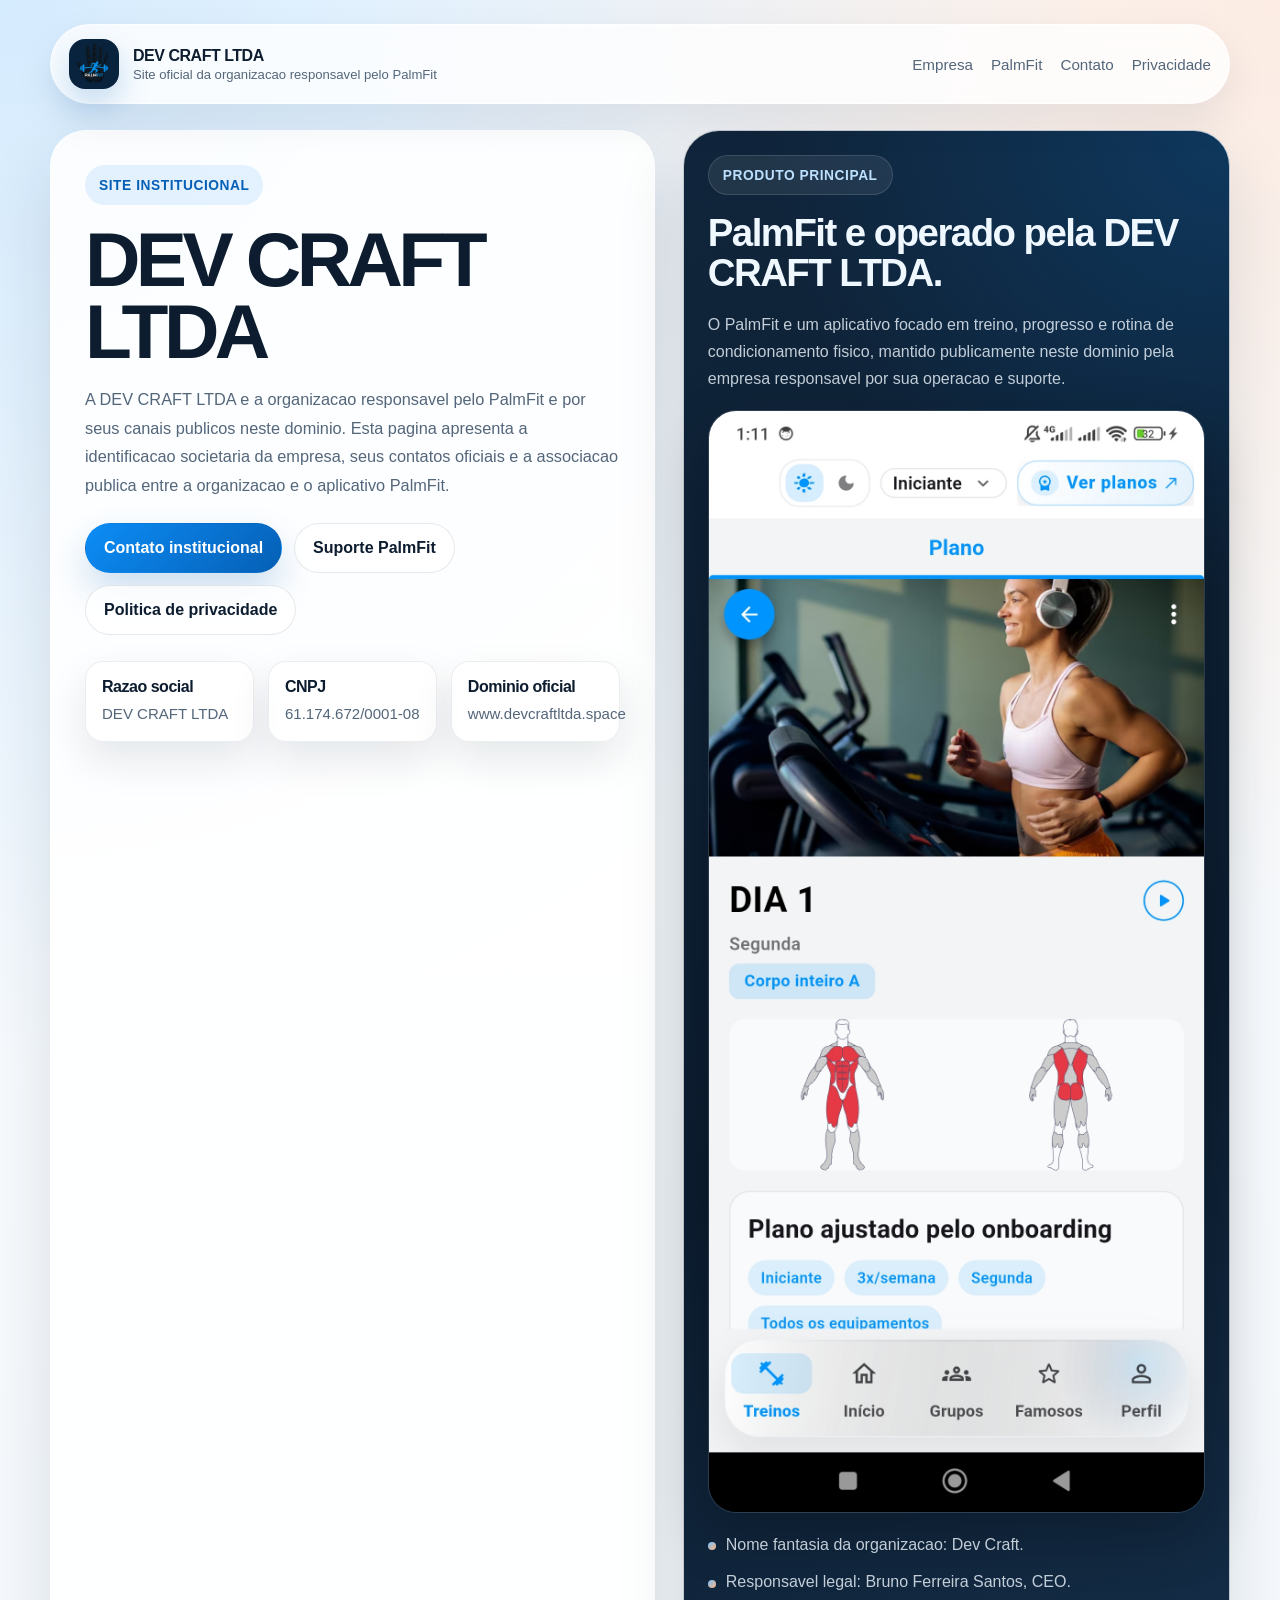
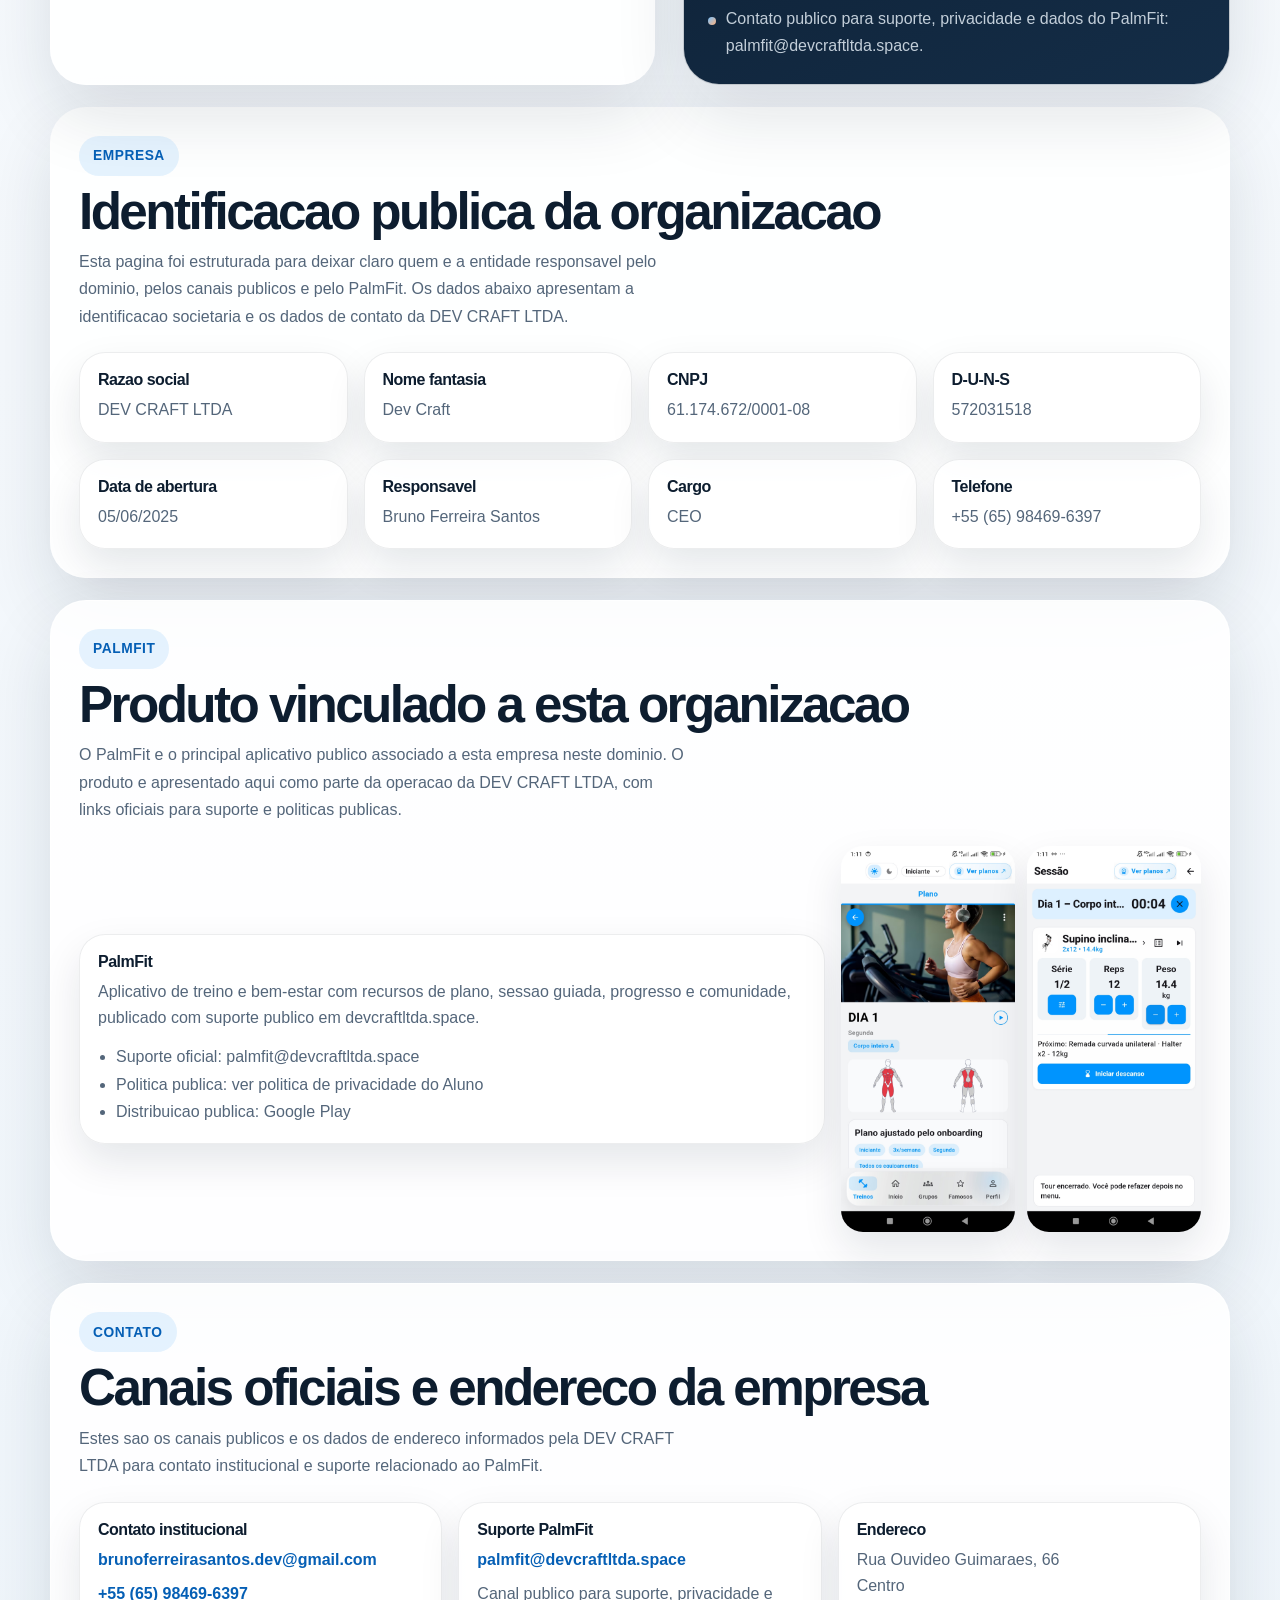
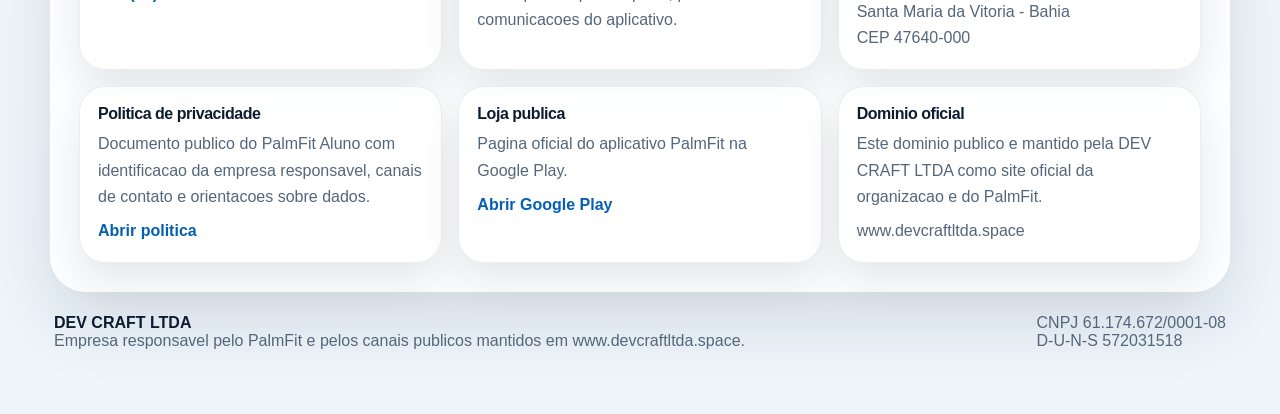
==== commit 5fdbc7fe: "Resolve lgpd politics" ====
--- a/index.html
+++ b/index.html
@@ -601,7 +601,7 @@
           <a href="#empresa">Empresa</a>
           <a href="#palmfit">PalmFit</a>
           <a href="#contato">Contato</a>
-          <a href="./palmfit-politica-de-privacidade.html">Privacidade</a>
+          <a href="./palmfit-aluno-politica-de-privacidade.html">Privacidade</a>
         </nav>
       </header>
 
@@ -632,7 +632,7 @@
               </a>
               <a
                 class="button button-secondary"
-                href="./palmfit-politica-de-privacidade.html"
+                href="./palmfit-aluno-politica-de-privacidade.html"
               >
                 Politica de privacidade
               </a>
@@ -678,7 +678,8 @@
               <li>Nome fantasia da organizacao: Dev Craft.</li>
               <li>Responsavel legal: Bruno Ferreira Santos, CEO.</li>
               <li>
-                Contato de suporte do PalmFit: palmfit@devcraftltda.space.
+                Contato publico para suporte, privacidade e dados do PalmFit:
+                palmfit@devcraftltda.space.
               </li>
             </ul>
           </aside>
@@ -759,8 +760,8 @@
                   <li>Suporte oficial: palmfit@devcraftltda.space</li>
                   <li>
                     Politica publica:
-                    <a href="./palmfit-politica-de-privacidade.html"
-                      >ver politica de privacidade</a
+                    <a href="./palmfit-aluno-politica-de-privacidade.html"
+                      >ver politica de privacidade do Aluno</a
                     >
                   </li>
                   <li>
@@ -822,7 +823,7 @@
                   </a>
                 </span>
                 <span
-                  >Canal publico para suporte e comunicacoes do
+                  >Canal publico para suporte, privacidade e comunicacoes do
                   aplicativo.</span
                 >
               </article>
@@ -842,11 +843,11 @@
               <article class="link-card">
                 <strong>Politica de privacidade</strong>
                 <span>
-                  Documento publico do PalmFit com identificacao da empresa
-                  responsavel e canais de contato.
+                  Documento publico do PalmFit Aluno com identificacao da empresa
+                  responsavel, canais de contato e orientacoes sobre dados.
                 </span>
                 <span>
-                  <a href="./palmfit-politica-de-privacidade.html"
+                  <a href="./palmfit-aluno-politica-de-privacidade.html"
                     >Abrir politica</a
                   >
                 </span>
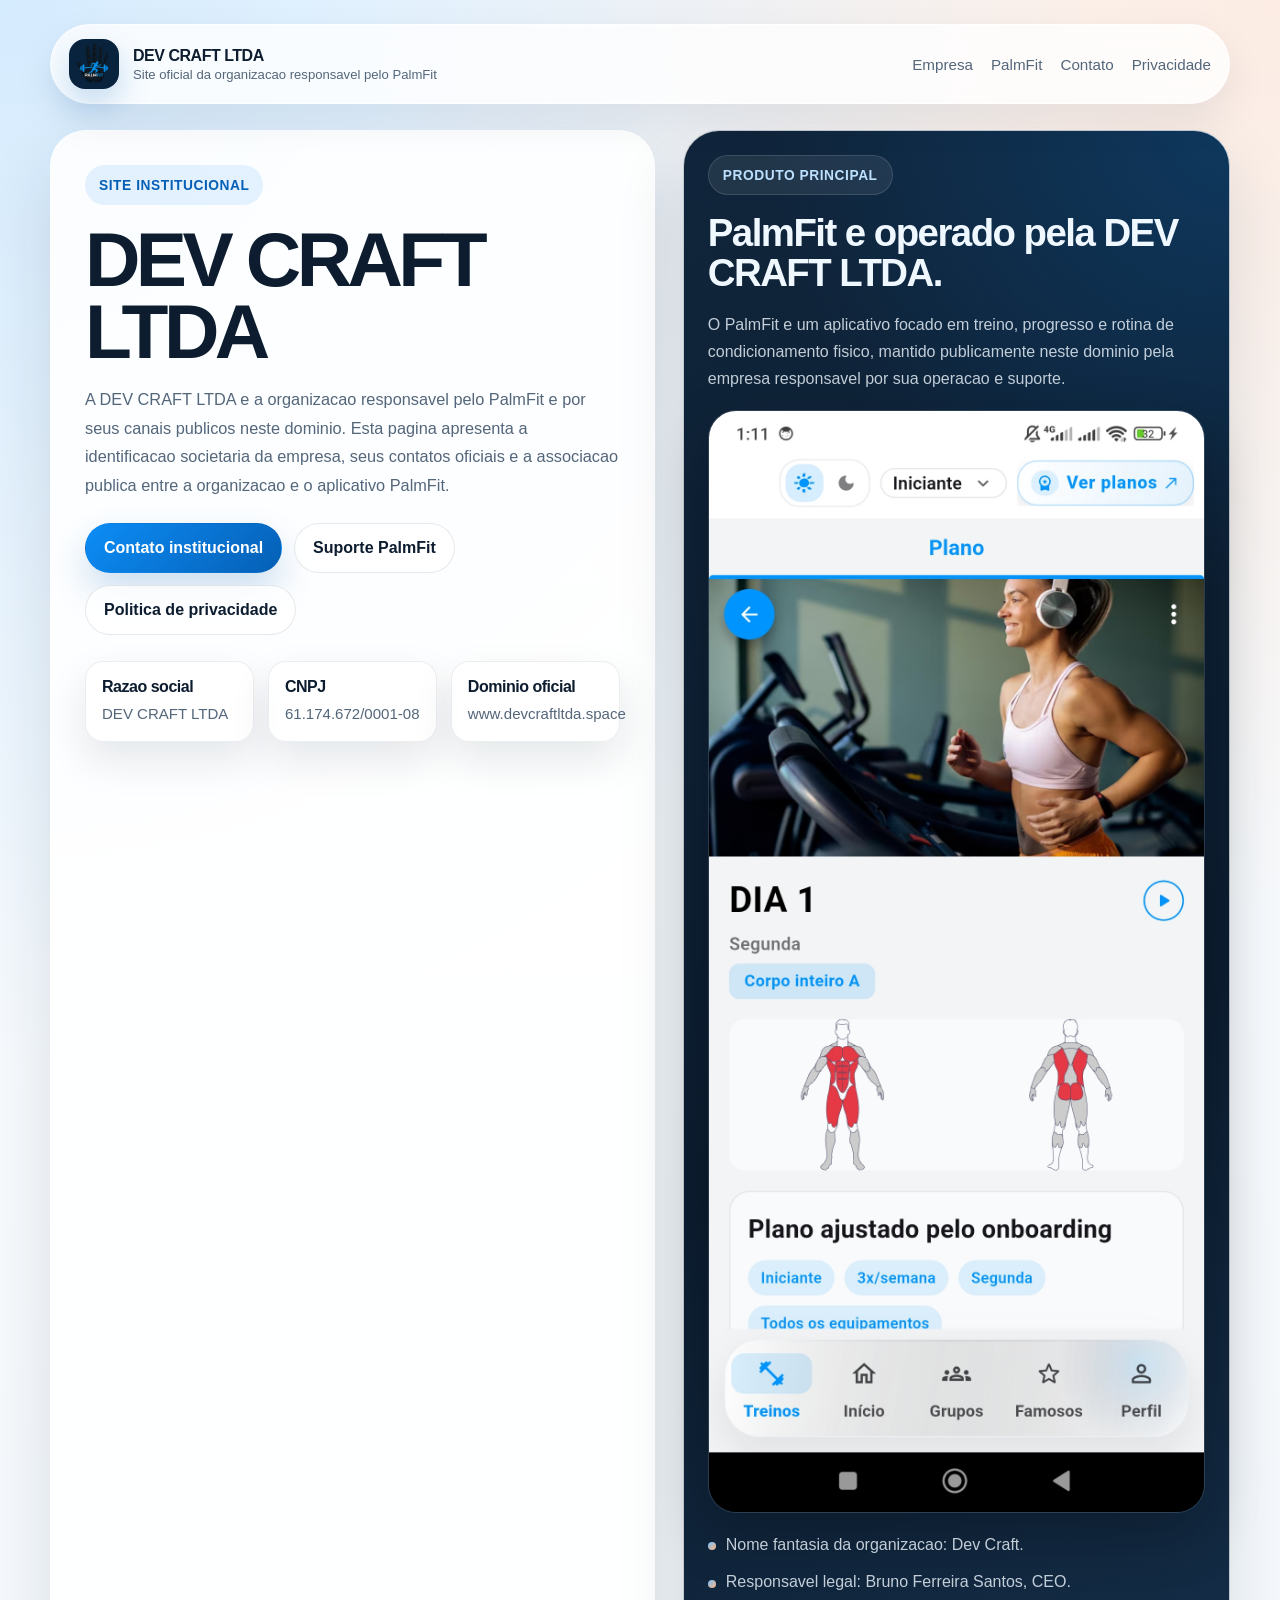
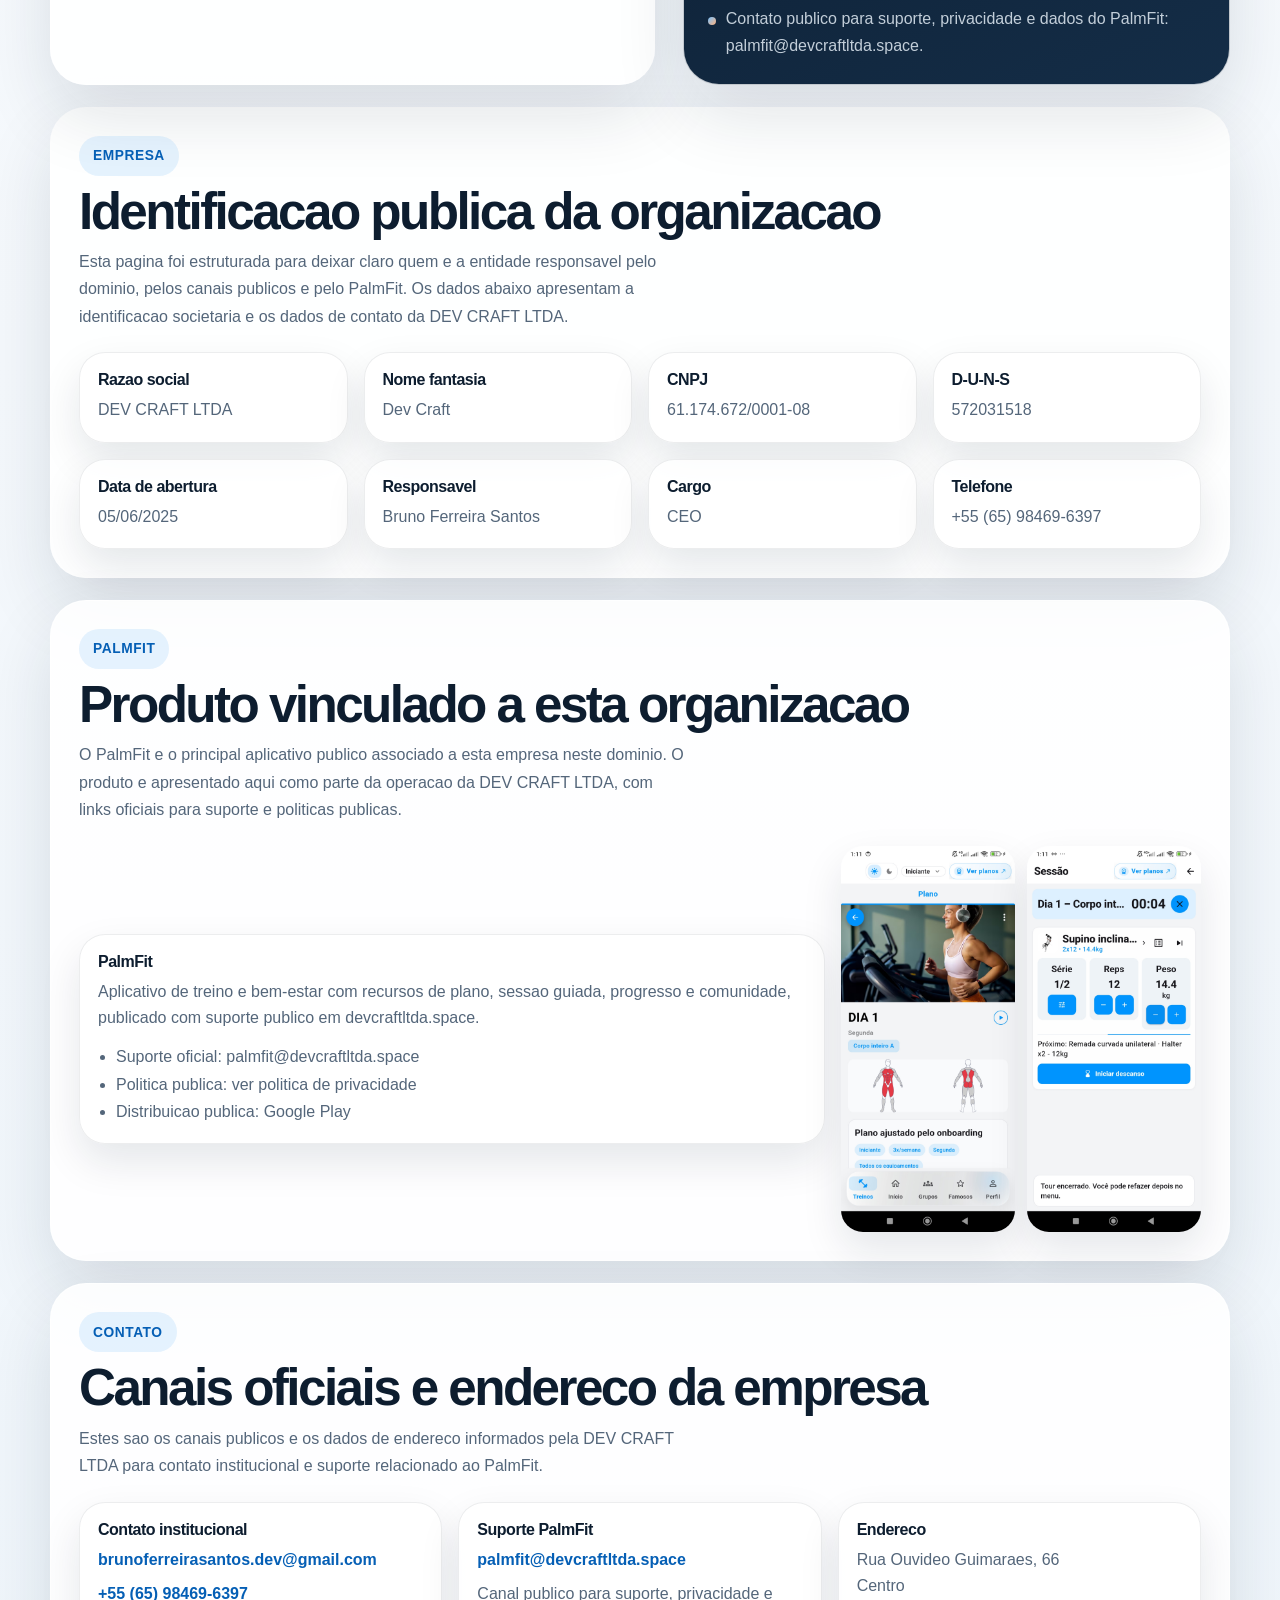
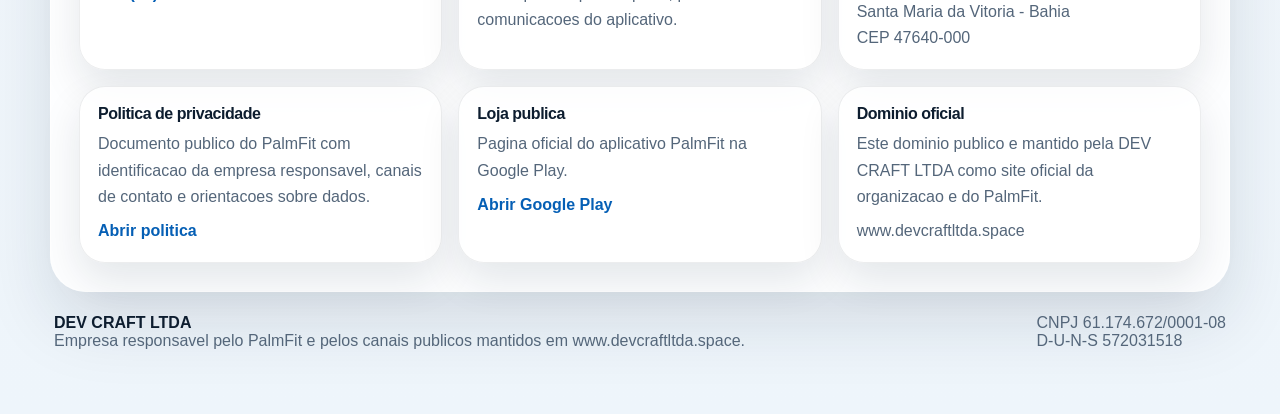
==== commit aa8feb67: "PalmFit Aluno para PalmFit apenas" ====
--- a/index.html
+++ b/index.html
@@ -601,7 +601,7 @@
           <a href="#empresa">Empresa</a>
           <a href="#palmfit">PalmFit</a>
           <a href="#contato">Contato</a>
-          <a href="./palmfit-aluno-politica-de-privacidade.html">Privacidade</a>
+          <a href="./palmfit-politica-de-privacidade.html">Privacidade</a>
         </nav>
       </header>
 
@@ -632,7 +632,7 @@
               </a>
               <a
                 class="button button-secondary"
-                href="./palmfit-aluno-politica-de-privacidade.html"
+                href="./palmfit-politica-de-privacidade.html"
               >
                 Politica de privacidade
               </a>
@@ -760,8 +760,8 @@
                   <li>Suporte oficial: palmfit@devcraftltda.space</li>
                   <li>
                     Politica publica:
-                    <a href="./palmfit-aluno-politica-de-privacidade.html"
-                      >ver politica de privacidade do Aluno</a
+                    <a href="./palmfit-politica-de-privacidade.html"
+                      >ver politica de privacidade</a
                     >
                   </li>
                   <li>
@@ -843,11 +843,11 @@
               <article class="link-card">
                 <strong>Politica de privacidade</strong>
                 <span>
-                  Documento publico do PalmFit Aluno com identificacao da empresa
+                  Documento publico do PalmFit com identificacao da empresa
                   responsavel, canais de contato e orientacoes sobre dados.
                 </span>
                 <span>
-                  <a href="./palmfit-aluno-politica-de-privacidade.html"
+                  <a href="./palmfit-politica-de-privacidade.html"
                     >Abrir politica</a
                   >
                 </span>
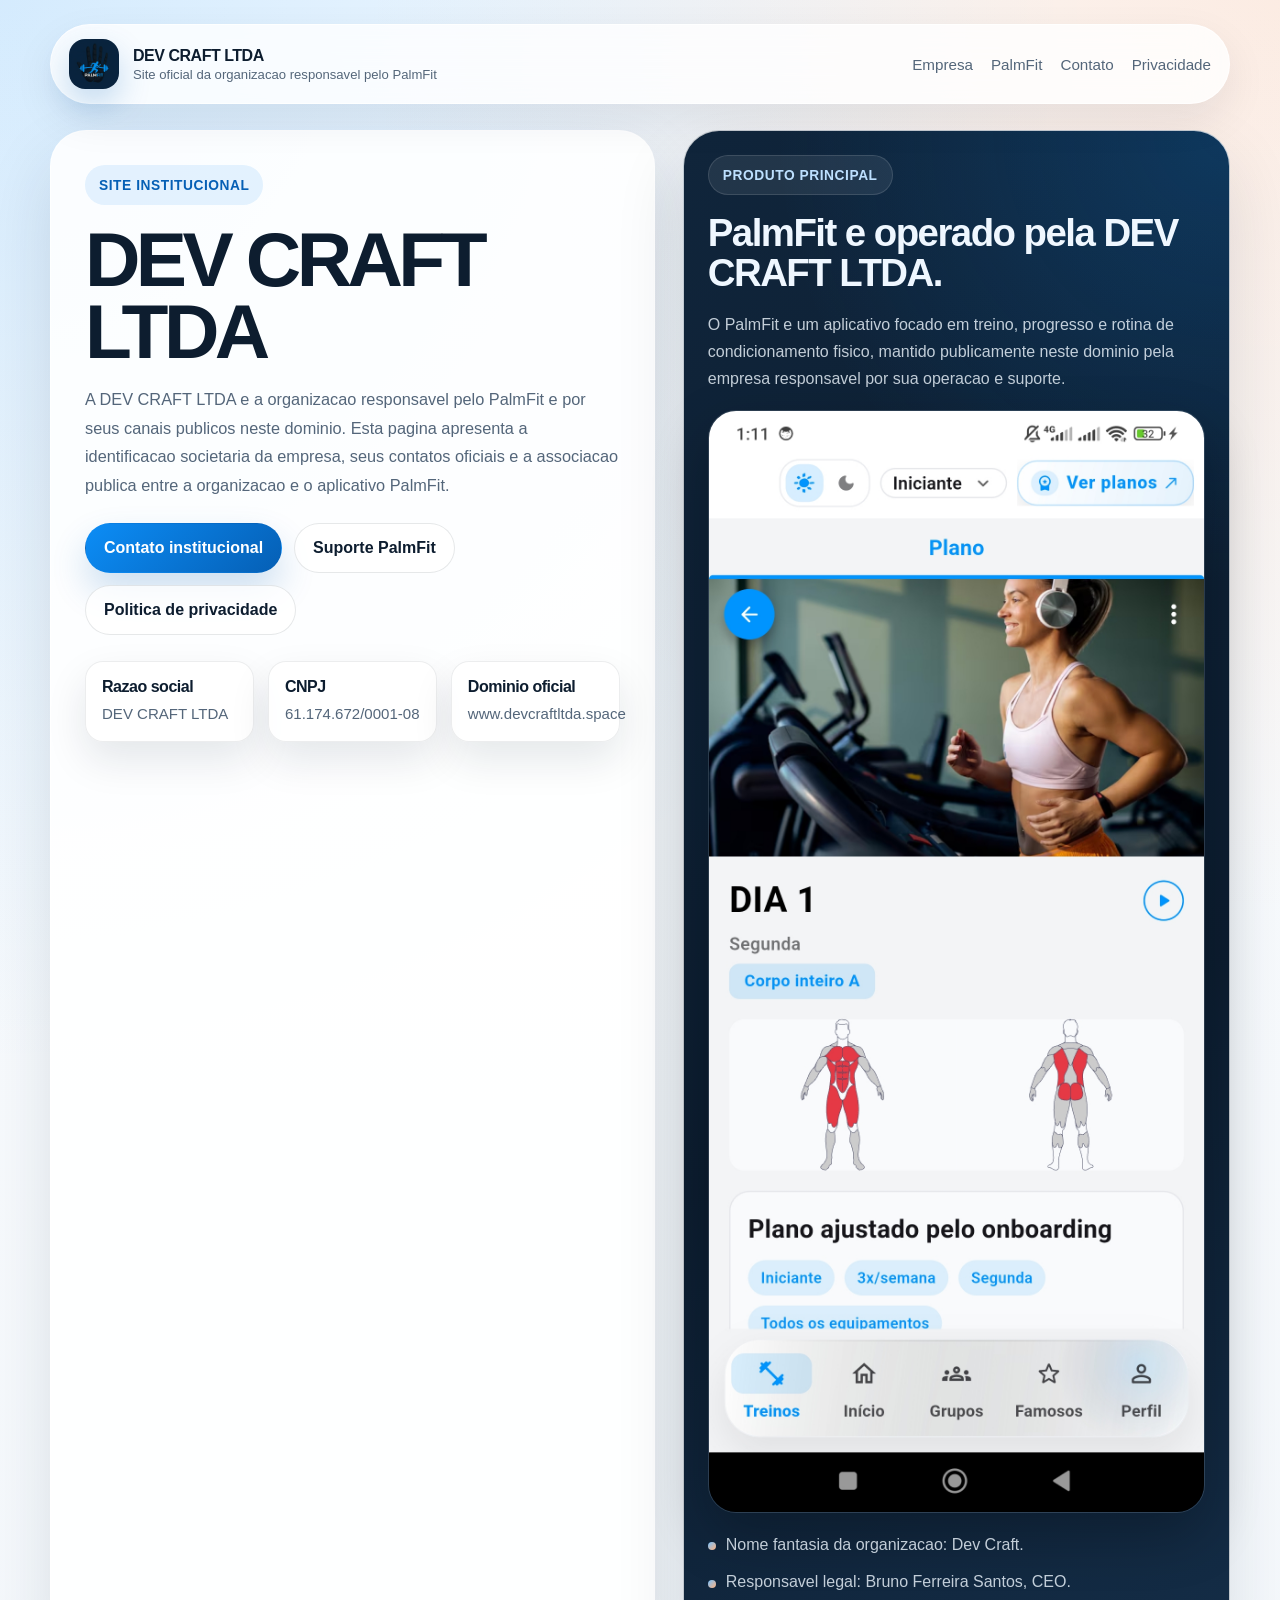
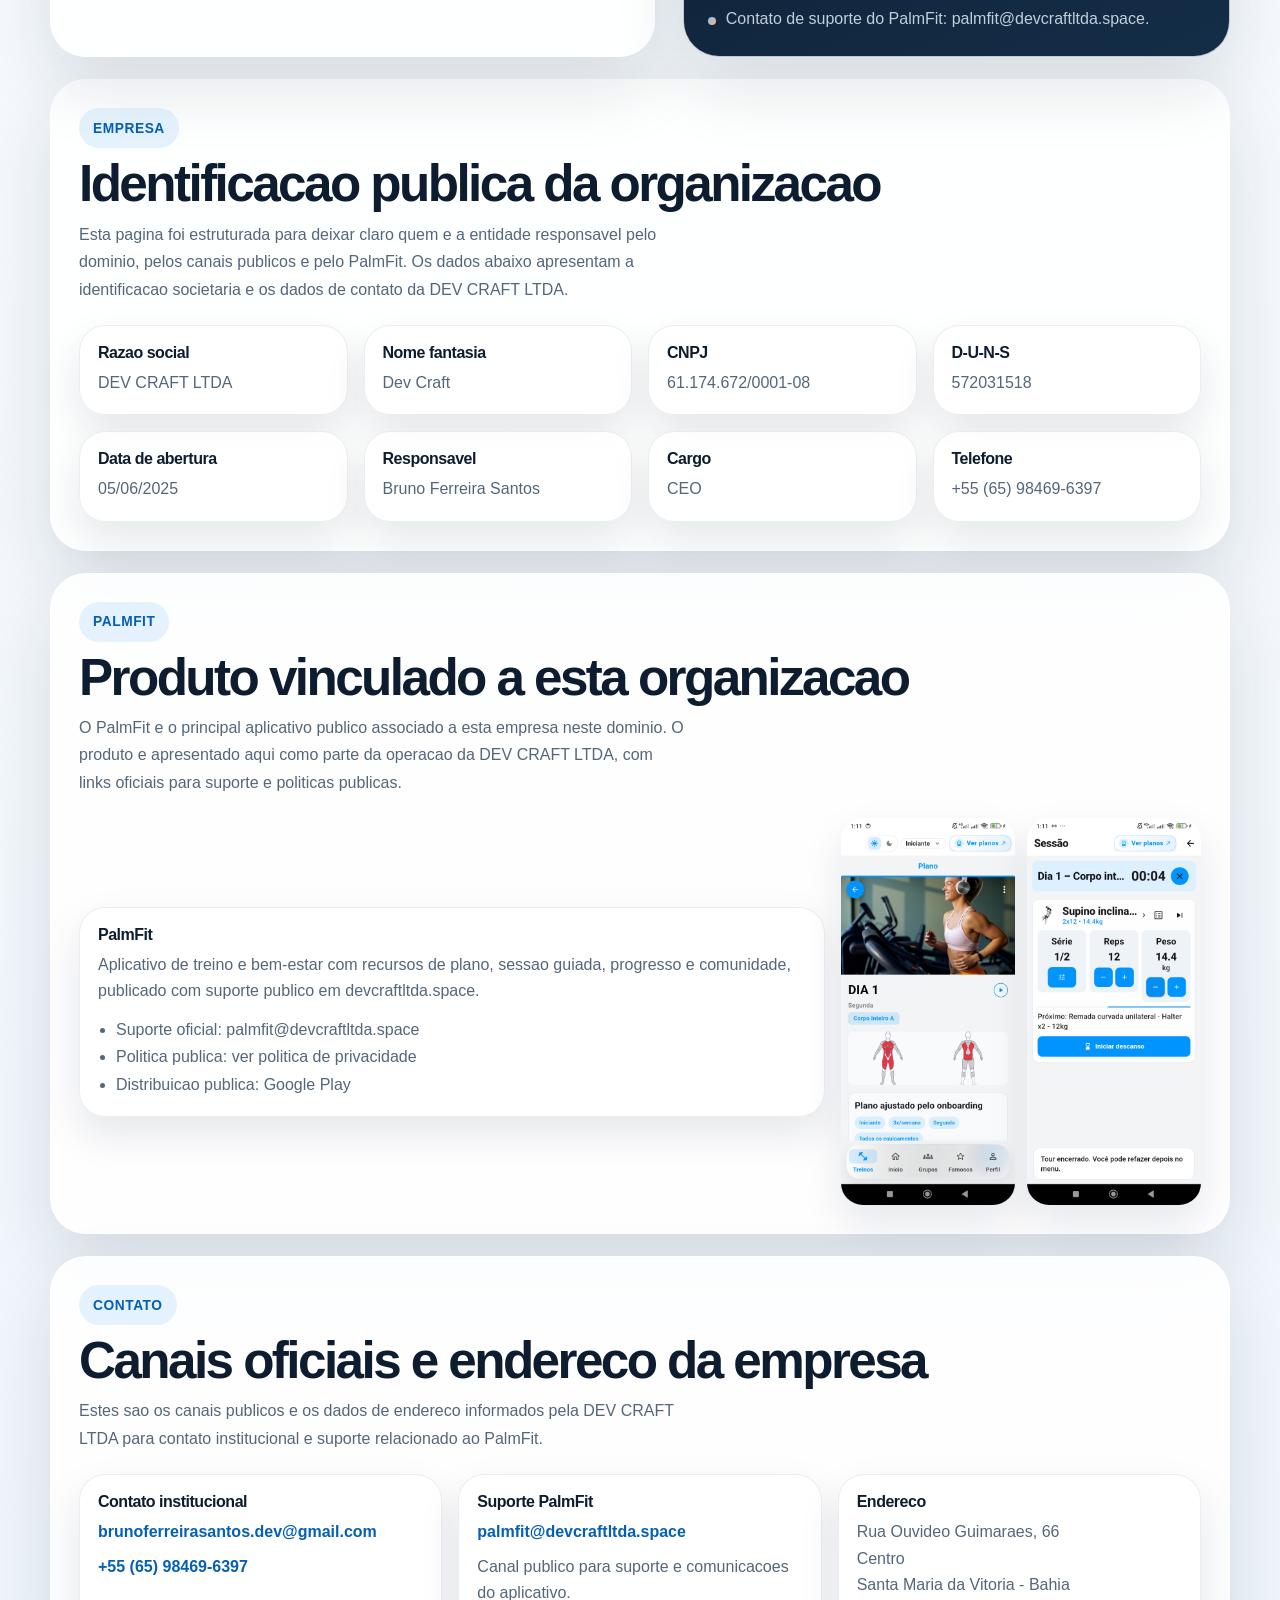
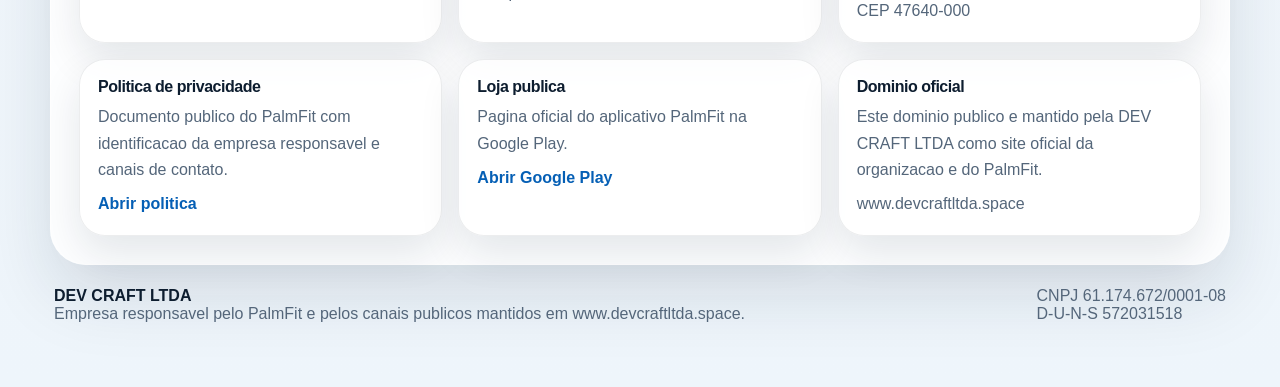
==== commit a45b4060: "recovery palmfit-aluno-politica-de-privacidade.html" ====
--- a/index.html
+++ b/index.html
@@ -678,8 +678,7 @@
               <li>Nome fantasia da organizacao: Dev Craft.</li>
               <li>Responsavel legal: Bruno Ferreira Santos, CEO.</li>
               <li>
-                Contato publico para suporte, privacidade e dados do PalmFit:
-                palmfit@devcraftltda.space.
+                Contato de suporte do PalmFit: palmfit@devcraftltda.space.
               </li>
             </ul>
           </aside>
@@ -823,7 +822,7 @@
                   </a>
                 </span>
                 <span
-                  >Canal publico para suporte, privacidade e comunicacoes do
+                  >Canal publico para suporte e comunicacoes do
                   aplicativo.</span
                 >
               </article>
@@ -844,7 +843,7 @@
                 <strong>Politica de privacidade</strong>
                 <span>
                   Documento publico do PalmFit com identificacao da empresa
-                  responsavel, canais de contato e orientacoes sobre dados.
+                  responsavel e canais de contato.
                 </span>
                 <span>
                   <a href="./palmfit-politica-de-privacidade.html"
